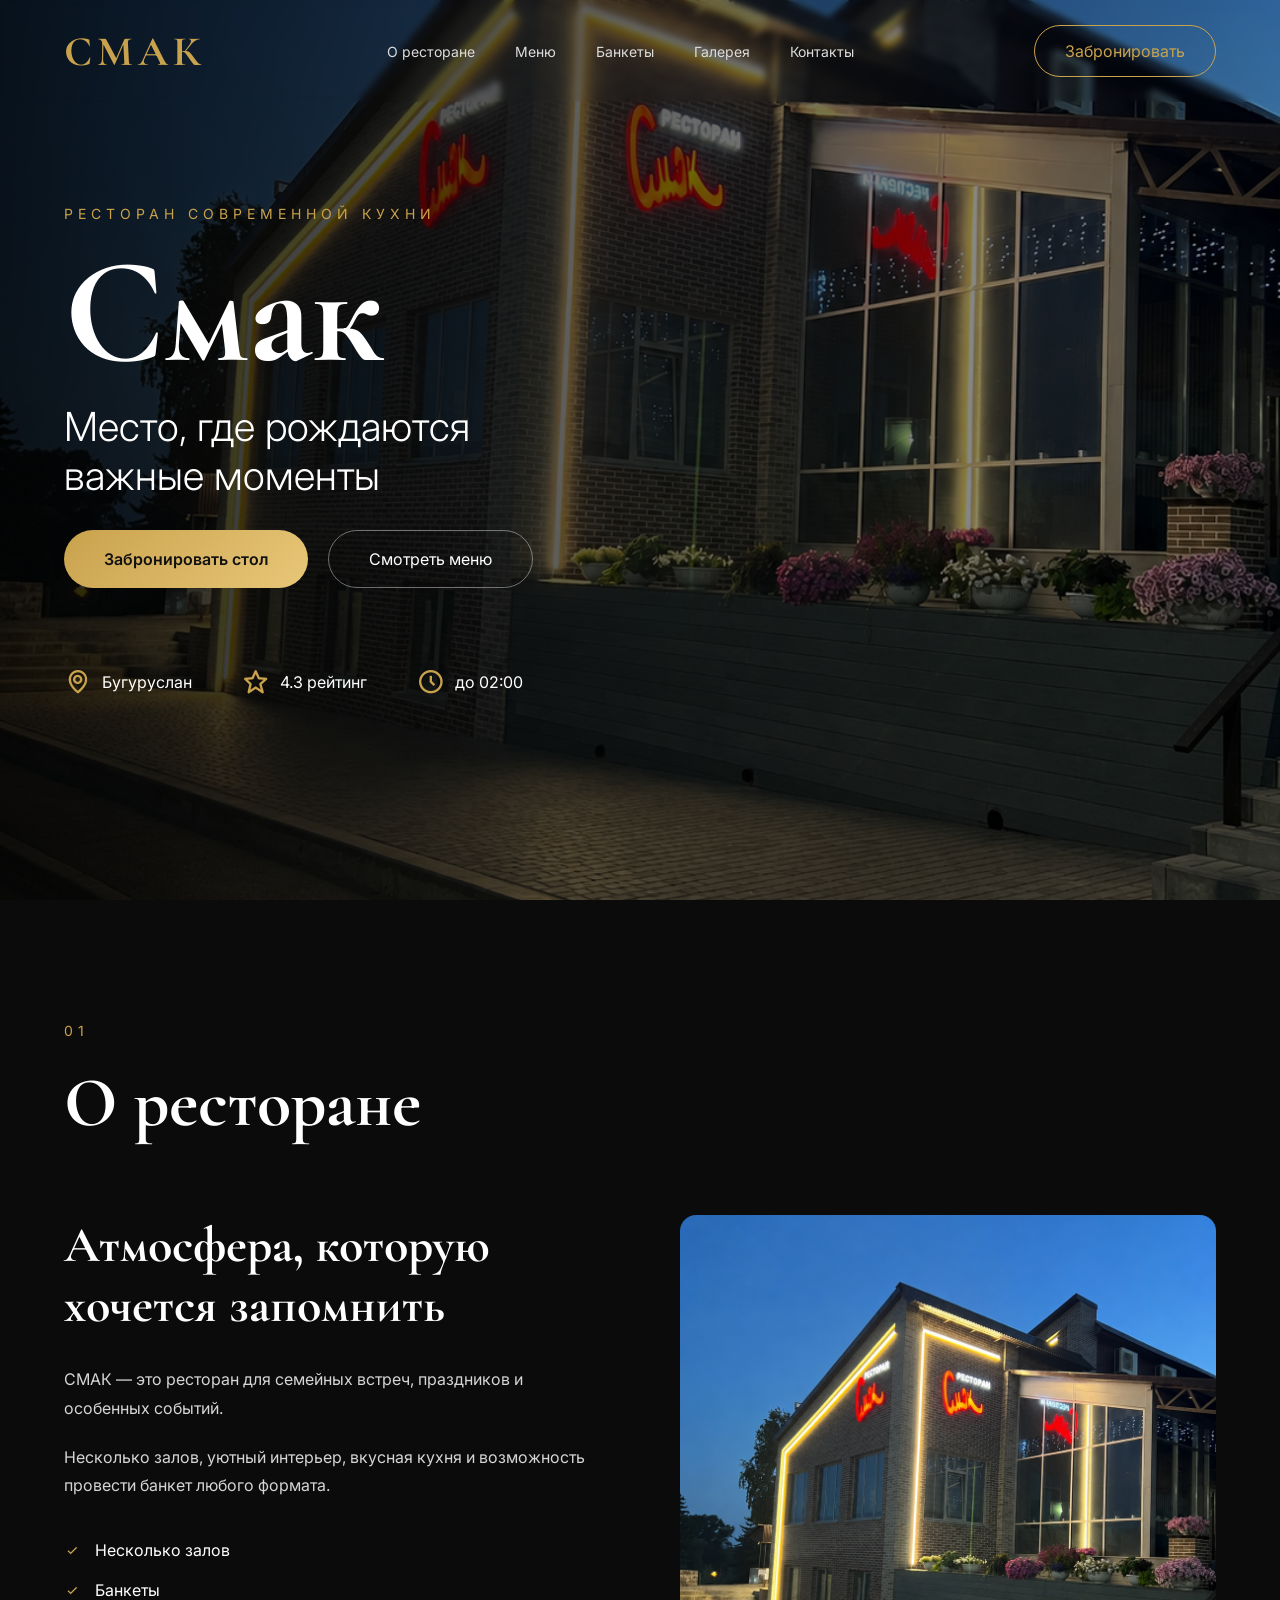
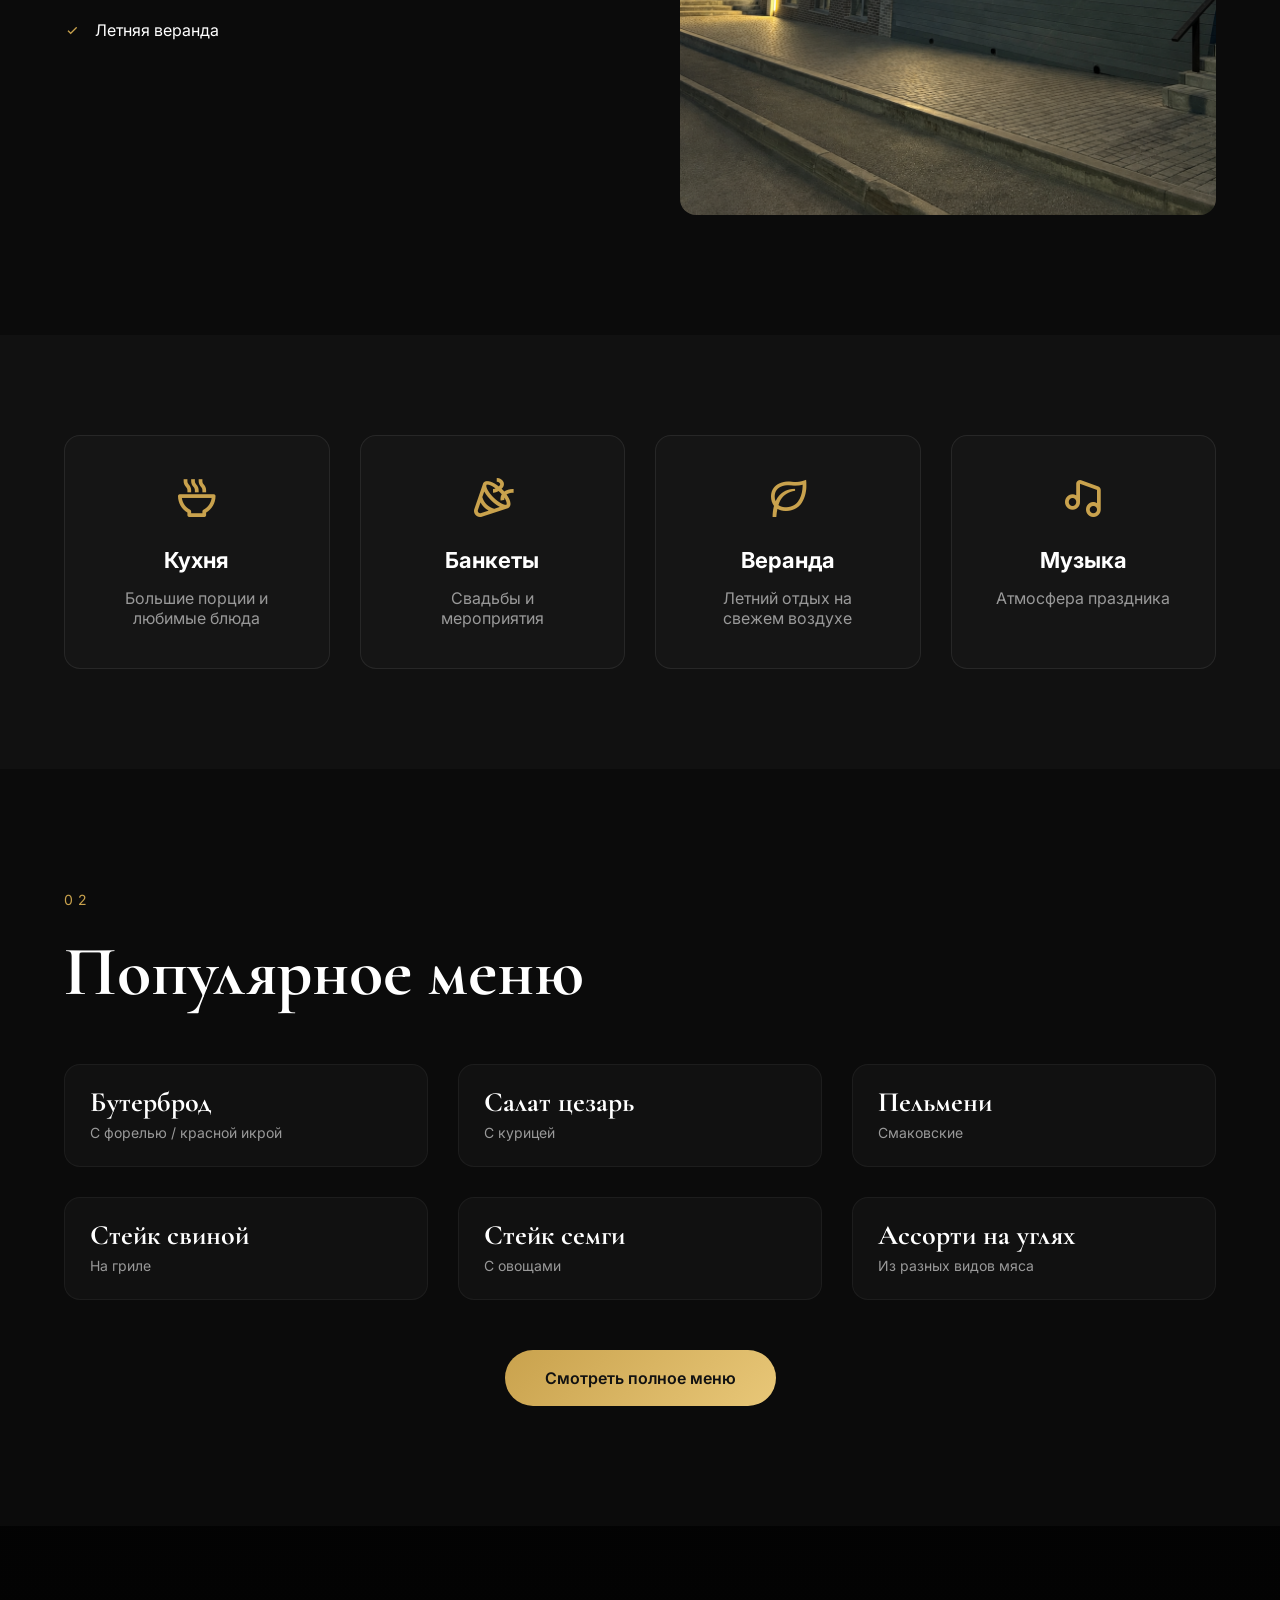
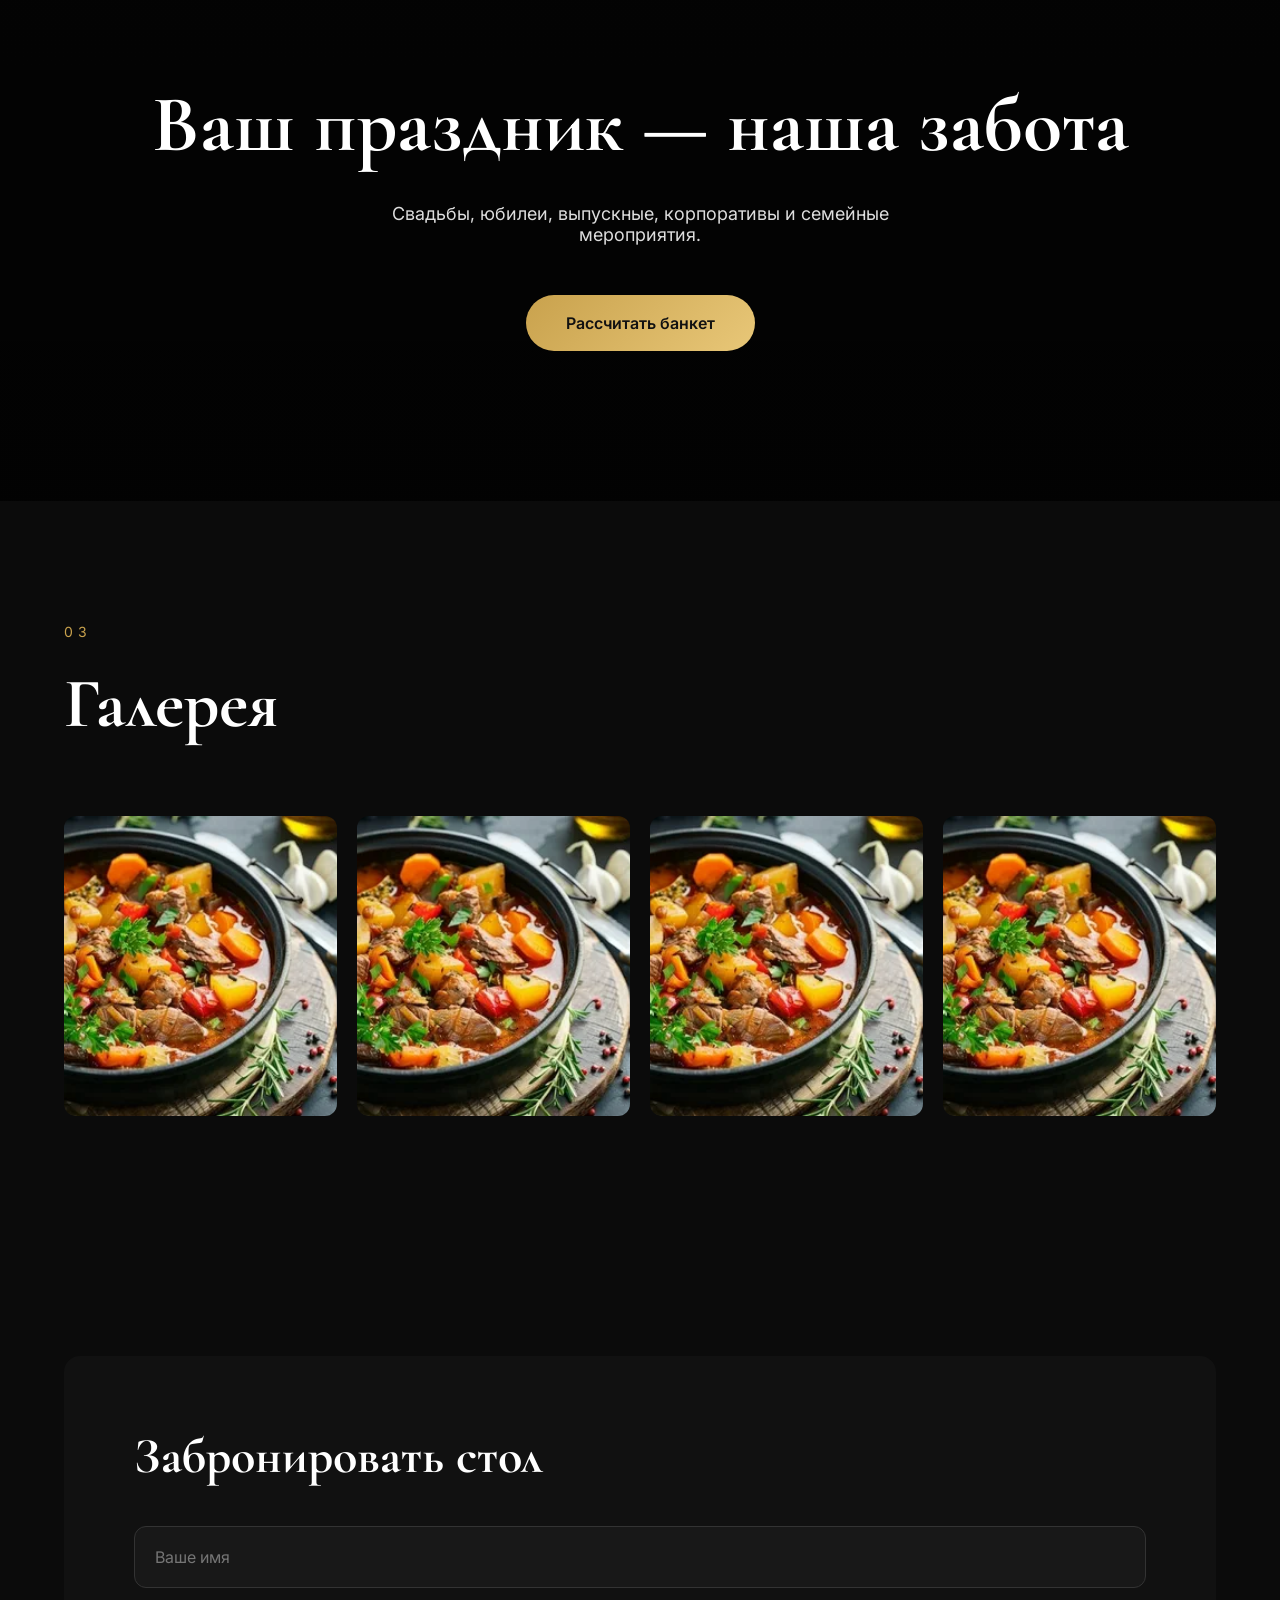
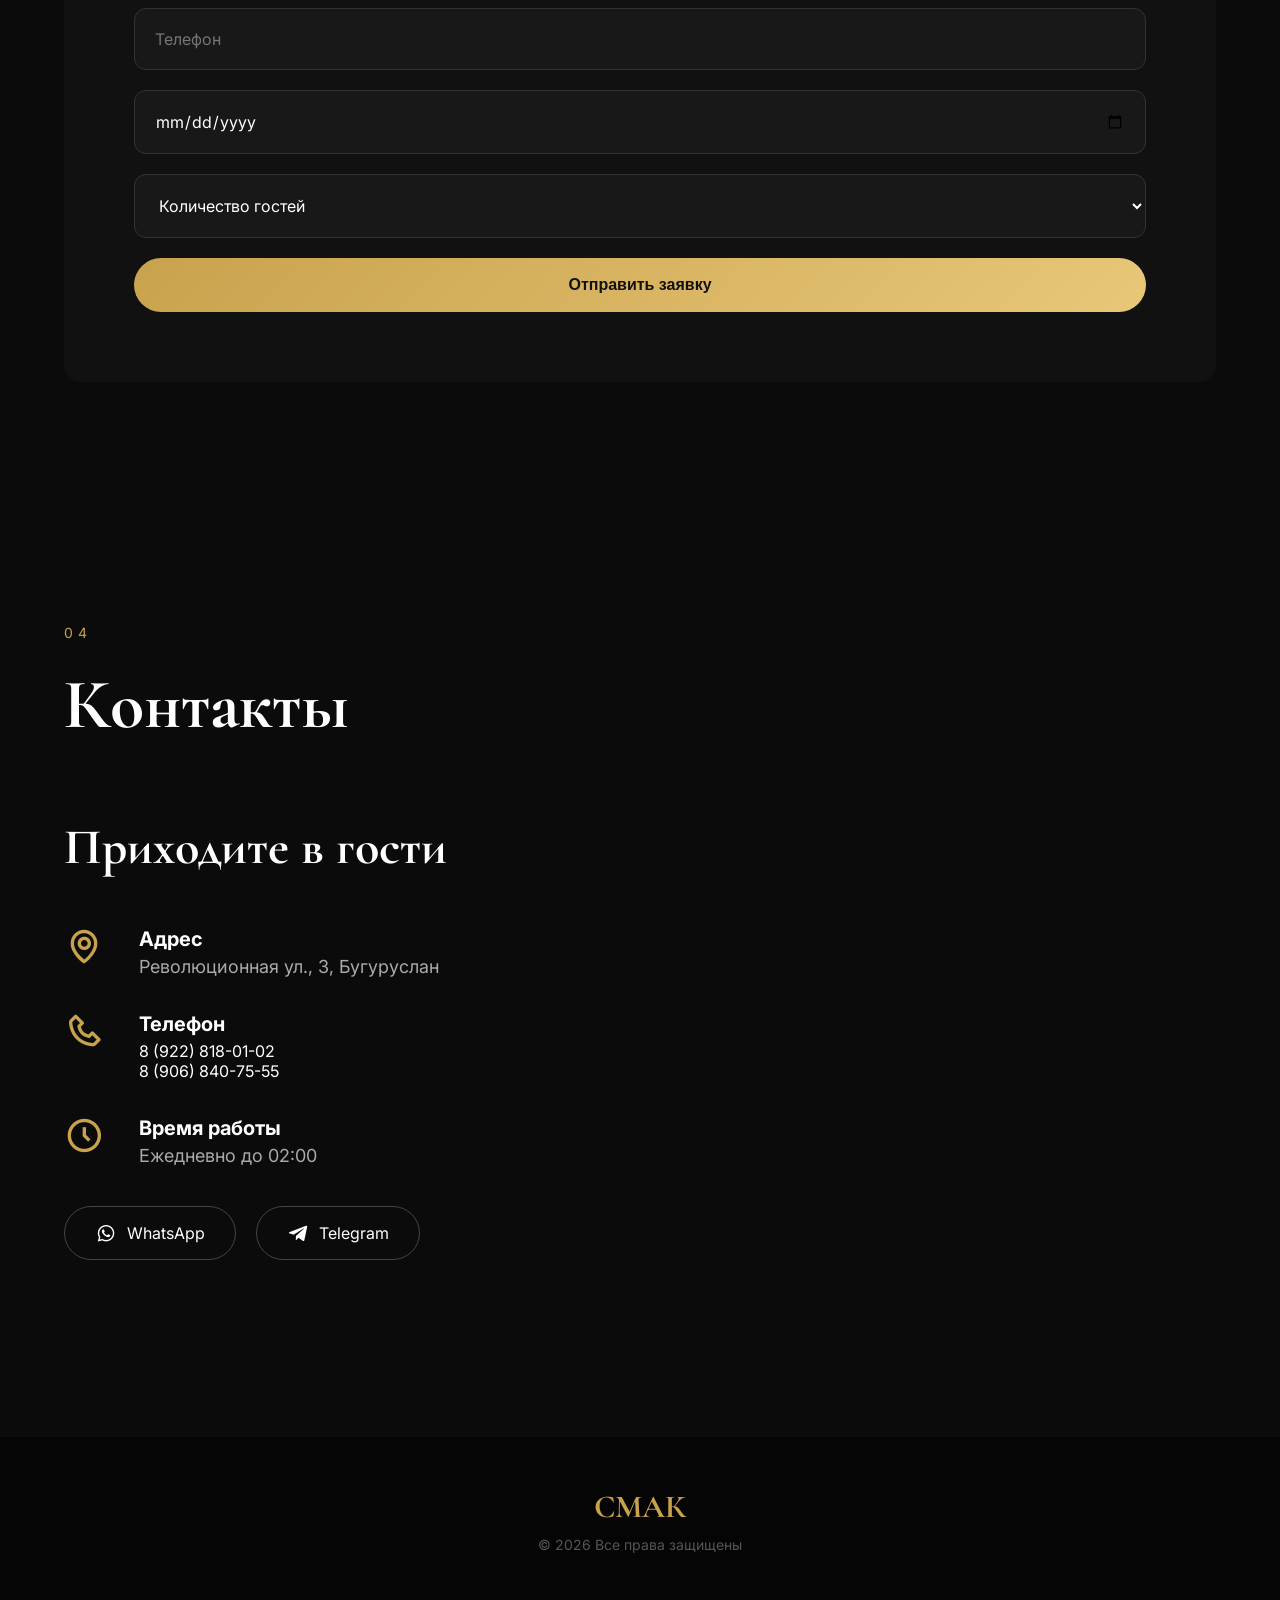
==== index.html @ 1114d548 "Update index.html" ====
<!DOCTYPE html>
<html lang="ru">
<head>

<meta charset="UTF-8">
<meta name="viewport" content="width=device-width, initial-scale=1.0">
<title>СМАК — Ресторан в Бугуруслане</title>
<meta name="description" content="Ресторан Смак в Бугуруслане. Вкусная кухня, банкеты, свадьбы, летняя веранда и уютная атмосфера.">
<meta name="keywords" content="ресторан Бугуруслан, банкет Бугуруслан, свадьба Бугуруслан, кафе Смак">
<meta name="author" content="СМАК">
<meta property="og:title" content="Ресторан СМАК">
<meta property="og:description" content="Место для важных событий и красивых вечеров">
<meta property="og:type" content="website">
<link rel="preconnect" href="https://fonts.googleapis.com">
<link rel="preconnect" href="https://fonts.gstatic.com" crossorigin>
<link href="https://fonts.googleapis.com/css2?family=Cormorant+Garamond:wght@400;500;600;700&family=Inter:wght@300;400;500;600&display=swap" rel="stylesheet">
<link href='https://unpkg.com/boxicons@2.1.4/css/boxicons.min.css' rel='stylesheet'>
<link rel="stylesheet" href="https://cdn.jsdelivr.net/npm/swiper@11/swiper-bundle.min.css">
<link rel="stylesheet" href="style.css">
</head>
<body>
<div class="loader">
    <div class="loader-logo">СМАК</div>
</div>

<header class="header">
    <div class="container nav-container">
        <a class="logo">СМАК</a>

        <nav class="nav">
            <a href="#about">О ресторане</a>
            <a href="#menu">Меню</a>
            <a href="#banquet">Банкеты</a>
            <a href="#gallery">Галерея</a>
            <a href="#contacts">Контакты</a>
        </nav>

        <a href="#booking" class="nav-button">Забронировать</a>

        <div class="mobile-menu">
            <i class='bx bx-menu'></i>
        </div>
    </div>
</header>

<section class="hero">
    <div class="hero-bg"></div>

    <div class="hero-content container">
        <p class="hero-small">Ресторан современной кухни</p>
        <h1>Смак</h1>
        <h2>Место, где рождаются<br>важные моменты</h2>

        <div class="hero-buttons">
            <a href="#booking" class="button">Забронировать стол</a>
            <a href="#menu" class="button-outline">Смотреть меню</a>
        </div>

        <div class="hero-info">
            <div>
                <i class='bx bx-map'></i>
                <p>Бугуруслан</p>
            </div>
            <div>
                <i class='bx bx-star'></i>
                <p>4.3 рейтинг</p>
            </div>
            <div>
                <i class='bx bx-time-five'></i>
                <p>до 02:00</p>
            </div>
        </div>
    </div>
</section>

<section class="about section" id="about">
    <div class="container">
        <div class="section-title">
            <span>01</span>
            <h2>О ресторане</h2>
        </div>

        <div class="about-grid">
            <div class="about-text">
                <h3>Атмосфера, которую хочется запомнить</h3>
                <p>СМАК — это ресторан для семейных встреч, праздников и особенных событий.</p>
                <p>Несколько залов, уютный интерьер, вкусная кухня и возможность провести банкет любого формата.</p>

                <div class="about-items">
                    <div><i class='bx bx-check'></i> Несколько залов</div>
                    <div><i class='bx bx-check'></i> Банкеты</div>
                    <div><i class='bx bx-check'></i> Летняя веранда</div>
                </div>
            </div>

            <div class="about-image">
                <img src="hol11.jpg" alt="Ресторан Смак">
            </div>
        </div>
    </div>
</section>

<section class="features">
    <div class="container features-grid">
        <div class="feature-card">
            <i class='bx bx-bowl-hot'></i>
            <h3>Кухня</h3>
            <p>Большие порции и любимые блюда</p>
        </div>

        <div class="feature-card">
            <i class='bx bx-party'></i>
            <h3>Банкеты</h3>
            <p>Свадьбы и мероприятия</p>
        </div>

        <div class="feature-card">
            <i class='bx bx-leaf'></i>
            <h3>Веранда</h3>
            <p>Летний отдых на свежем воздухе</p>
        </div>

        <div class="feature-card">
            <i class='bx bx-music'></i>
            <h3>Музыка</h3>
            <p>Атмосфера праздника</p>
        </div>
    </div>
</section>

<!-- =====================
ПОПУЛЯРНОЕ МЕНЮ (БЕЗ КАРТИНОК)
===================== -->

<section class="popular-menu section" id="menu">
    <div class="container">
        <div class="section-title">
            <span>02</span>
            <h2>Популярное меню</h2>
        </div>

        <div class="popular-grid">
            <div class="dish">
                <h3>Бутерброд</h3>
                <p>С форелью / красной икрой</p>
            </div>

            <div class="dish">
                <h3>Салат цезарь</h3>
                <p>С курицей</p>
            </div>

            <div class="dish">
                <h3>Пельмени</h3>
                <p>Смаковские</p>
            </div>

            <div class="dish">
                <h3>Стейк свиной</h3>
                <p>На гриле</p>
            </div>

            <div class="dish">
                <h3>Стейк семги</h3>
                <p>С овощами</p>
            </div>

            <div class="dish">
                <h3>Ассорти на углях</h3>
                <p>Из разных видов мяса</p>
            </div>
        </div>

        <div class="menu-button-wrapper">
            <a href="menu.html" class="button">Смотреть полное меню</a>
        </div>
    </div>
</section>

<section class="banquet" id="banquet">
    <div class="container">
        <h2>Ваш праздник — наша забота</h2>
        <p>Свадьбы, юбилеи, выпускные, корпоративы и семейные мероприятия.</p>
        <a href="#booking" class="button">Рассчитать банкет</a>
    </div>
</section>

<section class="gallery section" id="gallery">
    <div class="container">
        <div class="section-title">
            <span>03</span>
            <h2>Галерея</h2>
        </div>

        <div class="gallery-grid">
            <img src="1.jpg" alt="Интерьер ресторана">
            <img src="1.jpg" alt="Блюдо ресторана">
            <img src="1.jpg" alt="Зал ресторана">
            <img src="1.jpg" alt="Атмосфера ресторана">
        </div>
    </div>
</section>

<section class="booking section" id="booking">
    <div class="container">
        <div class="booking-box">
            <h2>Забронировать стол</h2>

            <form id="bookingForm">
                <input type="text" placeholder="Ваше имя" required>
                <input type="tel" placeholder="Телефон" required>
                <input type="date" required>
                <select required>
                    <option value="">Количество гостей</option>
                    <option value="2">2 человека</option>
                    <option value="5">5 человек</option>
                    <option value="10">10+ человек</option>
                </select>
                <button type="submit" class="button">Отправить заявку</button>
            </form>
        </div>
    </div>
</section>

<section class="contacts-full section" id="contacts">
    <div class="container">
        <div class="section-title">
            <span>04</span>
            <h2>Контакты</h2>
        </div>

        <div class="contact-grid-full">
            <div class="contact-info-full">
                <h3>Приходите в гости</h3>

                <div class="contact-item-full">
                    <i class='bx bx-map'></i>
                    <div>
                        <h4>Адрес</h4>
                        <p>Революционная ул., 3, Бугуруслан</p>
                    </div>
                </div>

                <div class="contact-item-full">
                    <i class='bx bx-phone'></i>
                    <div>
                        <h4>Телефон</h4>
                        <a href="tel:89228180102" style="display:block;">8 (922) 818-01-02</a>
                        <a href="tel:89068407555" style="display:block;">8 (906) 840-75-55</a>
                    </div>
                </div>

                <div class="contact-item-full">
                    <i class='bx bx-time-five'></i>
                    <div>
                        <h4>Время работы</h4>
                        <p>Ежедневно до 02:00</p>
                    </div>
                </div>

                <div class="social-buttons-full">
                    <a href="#" class="social-full">
                        <i class='bx bxl-whatsapp'></i>
                        WhatsApp
                    </a>
                    <a href="#" class="social-full">
                        <i class='bx bxl-telegram'></i>
                        Telegram
                    </a>
                </div>
            </div>

            <div class="map-box-full">
                <iframe
                    src="https://yandex.ru/map-widget/v1/?ll=52.434909%2C53.648707&z=17&l=map&pt=52.434909%2C53.648707%2Cflag"
                    allowfullscreen="true">
                </iframe>
            </div>
        </div>
    </div>
</section>

<footer>
    <div class="container">
        <h3>СМАК</h3>
        <p>© 2026 Все права защищены</p>
    </div>
</footer>

<script src="https://cdn.jsdelivr.net/npm/swiper@11/swiper-bundle.min.js"></script>
<script src="script.js"></script>

</body>
</html>
---- style.css ----
/* =========================
RESET
========================= */

* {
    margin: 0;
    padding: 0;
    box-sizing: border-box;
}

html {
    scroll-behavior: smooth;
}

body {
    background: #0b0b0b;
    color: #fff;
    font-family: 'Inter', sans-serif;
    overflow-x: hidden;
    cursor: default;
}

img {
    width: 100%;
    display: block;
}

a {
    text-decoration: none;
    color: inherit;
}

.container {
    width: min(1200px, 90%);
    margin: auto;
}

.section {
    padding: 120px 0;
}

/* =========================
VARIABLES
========================= */

:root {
    --gold: #c9a24d;
    --gold-light: #e8c778;
    --black: #090909;
    --gray: #161616;
    --text: #d5d5d5;
}

/* =========================
LOADER
========================= */

.loader {
    position: fixed;
    inset: 0;
    background: #080808;
    z-index: 9999;
    display: flex;
    align-items: center;
    justify-content: center;
    transition: opacity 1s;
}

.loader.hidden {
    opacity: 0;
    pointer-events: none;
}

.loader-logo {
    font-family: 'Cormorant Garamond', serif;
    font-size: 70px;
    letter-spacing: 10px;
    color: var(--gold);
}

/* =========================
HEADER
========================= */

.header {
    position: fixed;
    top: 0;
    width: 100%;
    z-index: 1000;
    padding: 25px 0;
    transition: 0.3s;
    backdrop-filter: blur(3px);
}

.header.active {
    background: rgba(0, 0, 0, 0.6);
    backdrop-filter: blur(20px);
    -webkit-backdrop-filter: blur(20px);
    padding: 15px 0;
    border-bottom: 1px solid rgba(255, 255, 255, 0.06);
}

.nav-container {
    display: flex;
    align-items: center;
    justify-content: space-between;
}

.logo {
    font-family: 'Cormorant Garamond', serif;
    font-size: 42px;
    font-weight: 700;
    letter-spacing: 5px;
    color: var(--gold);
}

.nav {
    display: flex;
    gap: 40px;
}

.nav a {
    color: #ddd;
    font-size: 14px;
    transition: 0.3s;
}

.nav a:hover {
    color: var(--gold);
}

.nav-button {
    padding: 15px 30px;
    border: 1px solid var(--gold);
    border-radius: 50px;
    color: var(--gold);
    transition: 0.4s;
}

.nav-button:hover {
    background: var(--gold);
    color: #000;
}

.mobile-menu {
    display: none;
    font-size: 35px;
    cursor: pointer;
    color: #fff;
    transition: 0.3s;
    z-index: 1001;
}

.mobile-menu.active i {
    transform: rotate(90deg);
}

.nav.open {
    display: flex !important;
    flex-direction: column;
    position: absolute;
    top: 100%;
    left: 0;
    width: 100%;
    background: rgba(0, 0, 0, 0.95);
    backdrop-filter: blur(10px);
    -webkit-backdrop-filter: blur(10px);
    padding: 30px 20px;
    gap: 20px;
    text-align: center;
    border-top: 1px solid rgba(255,255,255,0.05);
}

.nav.open a {
    font-size: 18px;
    padding: 10px 0;
}

@media (max-width: 900px) {
    .nav {
        display: none;
    }

    .mobile-menu {
        display: block;
    }

    .nav-button {
        display: none;
    }
}

/* =========================
BUTTONS
========================= */

.button {
    display: inline-flex;
    align-items: center;
    justify-content: center;
    padding: 18px 40px;
    background: linear-gradient(135deg, var(--gold), var(--gold-light));
    color: #111;
    border-radius: 50px;
    font-weight: 600;
    transition: 0.4s;
    border: none;
    cursor: pointer;
    font-size: 16px;
}

.button:hover {
    transform: translateY(-5px);
    box-shadow: 0 20px 40px rgba(201, 162, 77, 0.25);
}

.button-outline {
    padding: 18px 40px;
    border-radius: 50px;
    border: 1px solid rgba(255, 255, 255, 0.4);
    transition: 0.4s;
    background: transparent;
    color: #fff;
}

.button-outline:hover {
    background: rgba(255, 255, 255, 0.1);
    border-color: #fff;
}

.menu-button-wrapper {
    text-align: center;
    margin-top: 50px;
}

.menu-button {
    display: flex;
    width: max-content;
    margin: 0 auto;
}

/* =========================
HERO
========================= */

.hero {
    height: 100vh;
    min-height: 800px;
    position: relative;
    display: flex;
    align-items: center;
}

.hero-bg {
    position: absolute;
    inset: 0;
    background: linear-gradient(90deg, rgba(0, 0, 0, 0.85), rgba(0, 0, 0, 0.35)), url("hol11.jpg");
    background-size: cover;
    background-position: center;
}

.hero-content {
    position: relative;
    z-index: 2;
}

.hero-small {
    color: var(--gold);
    letter-spacing: 5px;
    text-transform: uppercase;
    margin-bottom: 30px;
    font-size: 14px;
}

.hero h1 {
    font-family: 'Cormorant Garamond', serif;
    font-size: 150px;
    line-height: 0.8;
    color: white;
}

.hero h2 {
    font-size: 40px;
    font-weight: 300;
    margin: 30px 0;
}

.hero-buttons {
    display: flex;
    gap: 20px;
    flex-wrap: wrap;
}

.hero-info {
    display: flex;
    gap: 50px;
    margin-top: 80px;
    flex-wrap: wrap;
}

.hero-info div {
    display: flex;
    gap: 10px;
    align-items: center;
}

.hero-info i {
    color: var(--gold);
    font-size: 28px;
}

/* =========================
TITLES
========================= */

.section-title span {
    color: var(--gold);
    letter-spacing: 5px;
    font-size: 14px;
}

.section-title h2 {
    margin-top: 20px;
    font-family: 'Cormorant Garamond', serif;
    font-size: 70px;
}

/* =========================
ABOUT
========================= */

.about-grid {
    display: grid;
    grid-template-columns: 1fr 1fr;
    gap: 80px;
    margin-top: 70px;
}

.about-text h3 {
    font-family: 'Cormorant Garamond', serif;
    font-size: 50px;
    margin-bottom: 30px;
}

.about-text p {
    color: var(--text);
    line-height: 1.8;
    margin-bottom: 20px;
}

.about-image img {
    height: 600px;
    object-fit: cover;
    border-radius: 16px;
}

.about-items {
    margin-top: 40px;
    display: grid;
    gap: 20px;
}

.about-items div {
    display: flex;
    gap: 15px;
    align-items: center;
}

.about-items i {
    color: var(--gold);
}

/* =========================
FEATURES
========================= */

.features {
    background: #111;
    padding: 100px 0;
}

.features-grid {
    display: grid;
    grid-template-columns: repeat(4, 1fr);
    gap: 30px;
}

.feature-card {
    padding: 40px;
    background: #151515;
    border: 1px solid rgba(255, 255, 255, 0.08);
    transition: 0.4s;
    border-radius: 16px;
    text-align: center;
}

.feature-card:hover {
    transform: translateY(-10px);
    border-color: var(--gold);
}

.feature-card i {
    font-size: 45px;
    color: var(--gold);
}

.feature-card h3 {
    margin: 25px 0 15px;
    font-size: 22px;
}

.feature-card p {
    color: #999;
}

/* =========================
ПОПУЛЯРНОЕ МЕНЮ (на главной)
========================= */

.popular-grid {
    display: grid;
    grid-template-columns: repeat(3, 1fr);
    gap: 30px;
    margin-top: 50px;
}

.popular-grid .dish {
    background: #111;
    border-radius: 16px;
    overflow: hidden;
    transition: 0.4s;
    border: 1px solid rgba(255, 255, 255, 0.05);
}

.popular-grid .dish:hover {
    transform: translateY(-10px);
    border-color: var(--gold);
}

.popular-grid .dish img {
    height: 250px;
    object-fit: cover;
    transition: 0.5s;
}

.popular-grid .dish:hover img {
    transform: scale(1.05);
}

.popular-grid .dish h3 {
    padding: 20px 25px 5px;
    font-family: 'Cormorant Garamond', serif;
    font-size: 28px;
}

.popular-grid .dish p {
    padding: 0 25px 25px;
    color: #999;
    font-size: 14px;
}

/* =========================
BANQUET
========================= */

.banquet {
    padding: 150px 0;
    text-align: center;
    background: linear-gradient(rgba(0, 0, 0, 0.7), rgba(0, 0, 0, 0.8)), url("assets/img/banquet.jpg");
    background-size: cover;
    background-position: center;
}

.banquet h2 {
    font-family: 'Cormorant Garamond', serif;
    font-size: 80px;
}

.banquet p {
    margin: 30px auto;
    max-width: 600px;
    color: #ddd;
    font-size: 18px;
}

.banquet .button {
    margin-top: 20px;
}

/* =========================
GALLERY
========================= */

.gallery-grid {
    margin-top: 70px;
    display: grid;
    grid-template-columns: repeat(4, 1fr);
    gap: 20px;
}

.gallery-grid img {
    height: 300px;
    object-fit: cover;
    transition: 0.4s;
    border-radius: 12px;
}

.gallery-grid img:hover {
    transform: scale(1.05);
}

/* =========================
BOOKING
========================= */

.booking-box {
    background: #111;
    padding: 70px;
    border-radius: 16px;
}

.booking-box h2 {
    font-family: 'Cormorant Garamond', serif;
    font-size: 50px;
}

.booking form {
    display: grid;
    gap: 20px;
    margin-top: 40px;
}

.booking input,
.booking select,
.booking textarea {
    padding: 20px;
    background: #181818;
    border: 1px solid #333;
    color: white;
    border-radius: 12px;
    font-size: 16px;
    transition: 0.3s;
    font-family: 'Inter', sans-serif;
}

.booking input[type="date"] {
    color-scheme: dark;
    color: #fff;
}

.booking input[type="date"]::-webkit-calendar-picker-indicator {
    filter: invert(1);
    cursor: pointer;
}

.booking input[type="date"]::-webkit-datetime-edit {
    color: #fff;
}

.booking input[type="date"]:focus {
    border-color: var(--gold);
    outline: none;
}

.booking input:focus,
.booking select:focus,
.booking textarea:focus {
    border-color: var(--gold);
    outline: none;
}

.booking select option {
    background: #181818;
    color: #fff;
}

.booking textarea {
    min-height: 120px;
    resize: vertical;
}

.booking .button {
    width: 100%;
}

/* =========================
CONTACTS FULL (на главной)
========================= */

.contacts-full {
    background: #0b0b0b;
}

.contact-grid-full {
    display: grid;
    grid-template-columns: 1fr 1fr;
    gap: 70px;
    margin-top: 70px;
    align-items: start;
}

.contact-info-full h3 {
    font-family: 'Cormorant Garamond', serif;
    font-size: 50px;
    margin-bottom: 50px;
}

.contact-item-full {
    display: flex;
    gap: 25px;
    margin-bottom: 35px;
}

.contact-item-full i {
    font-size: 40px;
    color: var(--gold);
    min-width: 50px;
}

.contact-item-full h4 {
    font-size: 20px;
    margin-bottom: 5px;
}

.contact-item-full p {
    color: #aaa;
    font-size: 18px;
}

.contact-item-full a {
    color: #fff;
    transition: 0.3s;
}

.contact-item-full a:hover {
    color: var(--gold);
}

.social-buttons-full {
    display: flex;
    gap: 20px;
    margin-top: 40px;
    flex-wrap: wrap;
}

.social-full {
    display: inline-flex;
    align-items: center;
    gap: 10px;
    padding: 15px 30px;
    border: 1px solid #444;
    border-radius: 50px;
    transition: 0.3s;
}

.social-full:hover {
    background: var(--gold);
    color: #000;
    border-color: var(--gold);
}

.social-full i {
    font-size: 22px;
}

.map-box-full {
    height: 500px;
    border-radius: 16px;
    overflow: hidden;
}

.map-box-full iframe {
    width: 100%;
    height: 100%;
    border: 0;
}

/* =========================
FOOTER
========================= */

footer {
    padding: 50px 0;
    background: #050505;
    text-align: center;
}

footer h3 {
    font-family: 'Cormorant Garamond', serif;
    font-size: 32px;
    color: var(--gold);
    margin-bottom: 10px;
}

footer p {
    color: #555;
    font-size: 14px;
}

/* =========================
CURSOR
========================= */

.cursor {
    width: 20px;
    height: 20px;
    border: 2px solid var(--gold);
    border-radius: 50%;
    position: fixed;
    pointer-events: none;
    z-index: 9999;
    transition: 0.1s;
    transform: translate(-50%, -50%);
}

@media (max-width: 900px) {
    .cursor {
        display: none;
    }
}

/* =========================
MOBILE
========================= */

@media (max-width: 900px) {
    .hero h1 {
        font-size: 90px;
    }

    .hero h2 {
        font-size: 28px;
    }

    .hero-info {
        flex-direction: column;
        gap: 20px;
        margin-top: 40px;
    }

    .about-grid,
    .features-grid {
        grid-template-columns: 1fr;
    }

    .popular-grid {
        grid-template-columns: 1fr 1fr;
    }

    .section-title h2 {
        font-size: 50px;
    }

    .gallery-grid {
        grid-template-columns: 1fr 1fr;
    }

    .about-image img {
        height: 350px;
    }

    .booking-box {
        padding: 30px 20px;
    }

    .booking-box h2 {
        font-size: 35px;
    }

    .hero-buttons {
        flex-direction: column;
        align-items: flex-start;
    }

    .banquet h2 {
        font-size: 50px;
    }

    .contact-grid-full {
        grid-template-columns: 1fr;
        gap: 40px;
    }

    .contact-info-full h3 {
        font-size: 36px;
        margin-bottom: 30px;
    }

    .map-box-full {
        height: 350px;
    }

    .contact-item-full i {
        font-size: 32px;
        min-width: 40px;
    }

    .social-buttons-full {
        flex-direction: column;
        align-items: flex-start;
    }

    .social-full {
        width: 100%;
        justify-content: center;
    }
}

@media (max-width: 600px) {
    .popular-grid {
        grid-template-columns: 1fr;
    }

    .popular-grid .dish img {
        height: 200px;
    }

    .full-menu .menu-item {
        flex-direction: column;
        align-items: flex-start;
        padding: 20px;
    }

    .full-menu .menu-item img {
        width: 100%;
        height: 200px;
    }

    .full-menu .menu-item strong {
        align-self: flex-start;
    }

    .full-menu .menu-category h3 {
        font-size: 32px;
    }

    .page-hero h1 {
        font-size: 70px;
    }
}

@media (max-width: 500px) {
    .hero h1 {
        font-size: 60px;
    }

    .hero h2 {
        font-size: 22px;
    }

    .hero-small {
        font-size: 12px;
    }

    .section-title h2 {
        font-size: 36px;
    }

    .gallery-grid {
        grid-template-columns: 1fr;
    }

    .about-text h3 {
        font-size: 32px;
    }

    .about-image img {
        height: 250px;
    }

    .feature-card {
        padding: 25px;
    }

    .feature-card i {
        font-size: 35px;
    }

    .banquet h2 {
        font-size: 36px;
    }

    .banquet {
        padding: 80px 0;
    }

    .booking-box {
        padding: 20px 15px;
    }

    .booking-box h2 {
        font-size: 28px;
    }

    .contact-info-full h3 {
        font-size: 28px;
    }

    .contact-item-full {
        gap: 15px;
    }

    .contact-item-full i {
        font-size: 28px;
        min-width: 35px;
    }

    .contact-item-full p {
        font-size: 15px;
    }

    .map-box-full {
        height: 250px;
    }
}

/* =========================
MENU PAGE
========================= */

.page-hero {
    height: 60vh;
    display: flex;
    align-items: center;
    background:
        linear-gradient(
            rgba(0, 0, 0, .65),
            rgba(0, 0, 0, .8)
        ),
        url("hol11.jpg");
    background-size: cover;
    background-position: center;
}

.page-hero span {
    color: var(--gold);
    letter-spacing: 5px;
}

.page-hero h1 {
    font-family: 'Cormorant Garamond';
    font-size: 120px;
    margin: 20px 0;
}

.page-hero p {
    font-size: 25px;
    color: #ddd;
}

/* =========================
FULL MENU (на странице menu.html)
========================= */

.full-menu .menu-category {
    margin-bottom: 70px;
}

.full-menu .menu-category h3 {
    font-family: 'Cormorant Garamond', serif;
    font-size: 45px;
    color: var(--gold);
    margin-bottom: 30px;
    border-bottom: 1px solid rgba(255, 255, 255, 0.05);
    padding-bottom: 15px;
}

.full-menu .menu-items {
    display: grid;
    gap: 15px;
}

.full-menu .menu-item {
    display: flex;
    align-items: center;
    gap: 25px;
    background: #111;
    padding: 15px 25px;
    border: 1px solid rgba(255, 255, 255, 0.05);
    border-radius: 12px;
    transition: 0.3s;
}

.full-menu .menu-item:hover {
    border-color: var(--gold);
    transform: translateX(10px);
}

.full-menu .menu-item img {
    width: 100px;
    height: 80px;
    object-fit: cover;
    border-radius: 8px;
}

.full-menu .menu-item div {
    flex: 1;
}

.full-menu .menu-item h4 {
    font-family: 'Cormorant Garamond', serif;
    font-size: 24px;
}

.full-menu .menu-item p {
    color: #999;
    font-size: 14px;
    margin-top: 3px;
}

.full-menu .menu-item strong {
    font-size: 20px;
    color: var(--gold);
    white-space: nowrap;
}

/* =========================
BANQUETS PAGE
========================= */

.banquet-hero {
    height: 90vh;
    display: flex;
    align-items: center;
    background: linear-gradient(90deg, rgba(0, 0, 0, 0.85), rgba(0, 0, 0, 0.35)), url("hol11.jpg");
    background-size: cover;
    background-position: center;
}

.banquet-hero span {
    color: var(--gold);
    letter-spacing: 5px;
}

.banquet-hero h1 {
    font-family: 'Cormorant Garamond';
    font-size: 100px;
    max-width: 900px;
    margin: 30px 0;
}

.banquet-hero p {
    font-size: 25px;
    max-width: 600px;
    color: #ddd;
    margin-bottom: 40px;
}

/* =========================
EVENT GRID
========================= */

.event-grid {
    display: grid;
    grid-template-columns: repeat(4, 1fr);
    gap: 30px;
    margin-top: 70px;
}

.event-card {
    background: #111;
    padding: 40px;
    border: 1px solid rgba(255, 255, 255, .08);
    transition: .4s;
    border-radius: 12px;
    text-align: center;
}

.event-card:hover {
    border-color: var(--gold);
    transform: translateY(-10px);
}

.event-card i {
    font-size: 50px;
    color: var(--gold);
}

.event-card h3 {
    font-family: 'Cormorant Garamond';
    font-size: 40px;
    margin: 25px 0;
}

.event-card p {
    color: #999;
    line-height: 1.6;
}

/* =========================
HALLS
========================= */

.halls {
    padding: 120px 0;
    background: #111;
}

.hall-grid {
    display: grid;
    grid-template-columns: 1fr 1fr;
    gap: 80px;
    align-items: center;
}

.hall-grid h2 {
    font-family: 'Cormorant Garamond';
    font-size: 70px;
}

.hall-grid p {
    color: #aaa;
    line-height: 1.8;
    margin: 30px 0;
}

.hall-grid li {
    list-style: none;
    margin: 20px 0;
    color: var(--gold);
    font-size: 18px;
}

.hall-grid img {
    height: 600px;
    object-fit: cover;
    border-radius: 12px;
}

/* =========================
BANQUET GALLERY
========================= */

.banquet-gallery {
    display: grid;
    grid-template-columns: repeat(3, 1fr);
    gap: 25px;
    margin-top: 70px;
}

.banquet-gallery img {
    height: 400px;
    object-fit: cover;
    border-radius: 12px;
    transition: 0.4s;
}

.banquet-gallery img:hover {
    transform: scale(1.03);
}

/* =========================
OFFER
========================= */

.offer {
    padding: 120px 0;
    text-align: center;
    background: #050505;
}

.offer h2 {
    font-family: 'Cormorant Garamond';
    font-size: 80px;
    margin-bottom: 60px;
}

.offer-grid {
    display: grid;
    grid-template-columns: repeat(4, 1fr);
    gap: 30px;
}

.offer-grid div {
    padding: 35px;
    background: #111;
    font-size: 20px;
    border-radius: 12px;
    border: 1px solid rgba(255,255,255,0.05);
    transition: 0.3s;
}

.offer-grid div:hover {
    border-color: var(--gold);
}

.offer-grid i {
    display: block;
    font-size: 45px;
    color: var(--gold);
    margin-bottom: 20px;
}

/* =========================
GALLERY PAGE
========================= */

.gallery-hero {
    height: 70vh;
    display: flex;
    align-items: center;
    background:
        linear-gradient(
            rgba(0, 0, 0, .6),
            rgba(0, 0, 0, .8)
        ),
        url("assets/img/gallery-bg.jpg");
    background-size: cover;
    background-position: center;
}

.gallery-hero span {
    color: var(--gold);
    letter-spacing: 5px;
}

.gallery-hero h1 {
    font-family: 'Cormorant Garamond';
    font-size: 120px;
    margin: 20px 0;
}

.gallery-hero p {
    font-size: 25px;
    color: #ddd;
}

/* =========================
GALLERY FILTER
========================= */

.gallery-filter {
    display: flex;
    gap: 20px;
    justify-content: center;
    margin-bottom: 70px;
    flex-wrap: wrap;
}

.gallery-filter button {
    background: none;
    border: 1px solid #444;
    color: white;
    padding: 15px 35px;
    border-radius: 50px;
    cursor: pointer;
    transition: .3s;
    font-family: 'Inter', sans-serif;
    font-size: 14px;
}

.gallery-filter button:hover,
.gallery-filter .active {
    background: var(--gold);
    color: black;
    border-color: var(--gold);
}

/* =========================
PREMIUM GALLERY
========================= */

.premium-gallery {
    display: grid;
    grid-template-columns: repeat(4, 1fr);
    grid-auto-rows: 300px;
    gap: 20px;
}

.gallery-card {
    position: relative;
    overflow: hidden;
    cursor: pointer;
    border-radius: 12px;
}

.gallery-card img {
    height: 100%;
    width: 100%;
    object-fit: cover;
    transition: .6s;
}

.gallery-card:hover img {
    transform: scale(1.1);
}

.gallery-overlay {
    position: absolute;
    inset: 0;
    background: rgba(0, 0, 0, .5);
    display: flex;
    align-items: center;
    justify-content: center;
    opacity: 0;
    transition: .4s;
}

.gallery-overlay i {
    font-size: 60px;
    color: white;
}

.gallery-card:hover .gallery-overlay {
    opacity: 1;
}

.tall {
    grid-row: span 2;
}

.wide {
    grid-column: span 2;
}

/* =========================
GALLERY CTA
========================= */

.gallery-cta {
    padding: 120px 0;
    text-align: center;
    background: #111;
}

.gallery-cta h2 {
    font-family: 'Cormorant Garamond';
    font-size: 80px;
}

.gallery-cta p {
    font-size: 22px;
    color: #aaa;
    margin: 30px;
}

/* =========================
LIGHTBOX
========================= */

.lightbox {
    position: fixed;
    inset: 0;
    background: rgba(0, 0, 0, .95);
    z-index: 9999;
    display: none;
    align-items: center;
    justify-content: center;
}

.lightbox.show {
    display: flex;
}

.lightbox img {
    max-width: 90%;
    max-height: 90%;
    border-radius: 8px;
}

.close {
    position: absolute;
    right: 50px;
    top: 30px;
    font-size: 60px;
    cursor: pointer;
    color: #fff;
    transition: 0.3s;
}

.close:hover {
    color: var(--gold);
}

/* =========================
CONTACT PAGE
========================= */

.contacts-hero {
    height: 70vh;
    display: flex;
    align-items: center;
    background:
        linear-gradient(
            rgba(0, 0, 0, .7),
            rgba(0, 0, 0, .8)
        ),
        url("assets/img/contact-bg.jpg");
    background-size: cover;
    background-position: center;
}

.contacts-hero span {
    color: var(--gold);
    letter-spacing: 5px;
}

.contacts-hero h1 {
    font-family: 'Cormorant Garamond';
    font-size: 120px;
    margin: 20px 0;
}

.contacts-hero p {
    font-size: 25px;
    color: #ddd;
}

.contact-grid {
    display: grid;
    grid-template-columns: 1fr 1fr;
    gap: 70px;
    align-items: center;
}

.contact-info h2 {
    font-family: 'Cormorant Garamond';
    font-size: 70px;
    margin-bottom: 50px;
}

.contact-item {
    display: flex;
    gap: 25px;
    margin-bottom: 35px;
}

.contact-item i {
    font-size: 45px;
    color: var(--gold);
}

.contact-item h3 {
    font-size: 22px;
    margin-bottom: 10px;
}

.contact-item p {
    color: #aaa;
    font-size: 18px;
}

.social-buttons {
    display: flex;
    gap: 20px;
    margin-top: 40px;
    flex-wrap: wrap;
}

.social {
    padding: 15px 30px;
    border: 1px solid #444;
    border-radius: 50px;
    transition: .3s;
    display: inline-flex;
    align-items: center;
    gap: 10px;
}

.social:hover {
    background: var(--gold);
    color: #000;
    border-color: var(--gold);
}

.social i {
    font-size: 22px;
}

.map-box {
    height: 600px;
    overflow: hidden;
    border-radius: 12px;
}

.map-box iframe {
    width: 100%;
    height: 100%;
    border: 0;
}

.callback {
    padding: 120px 0;
    background: #111;
}

.callback-box {
    text-align: center;
}

.callback-box h2 {
    font-family: 'Cormorant Garamond';
    font-size: 80px;
}

.callback-box p {
    color: #aaa;
    font-size: 20px;
    margin: 30px;
}

.callback-box form {
    display: flex;
    justify-content: center;
    gap: 20px;
    flex-wrap: wrap;
    max-width: 700px;
    margin: 0 auto;
}

.callback-box input {
    background: #181818;
    border: 1px solid #333;
    padding: 20px;
    color: white;
    border-radius: 10px;
    flex: 1;
    min-width: 200px;
    font-size: 16px;
    font-family: 'Inter', sans-serif;
    transition: 0.3s;
}

.callback-box input:focus {
    border-color: var(--gold);
    outline: none;
}

.callback-box .button {
    min-width: 200px;
}

/* =========================
ADAPTIVE
========================= */

@media (max-width: 900px) {
    .page-hero h1 {
        font-size: 70px;
    }

    .banquet-hero h1 {
        font-size: 60px;
    }

    .gallery-hero h1 {
        font-size: 70px;
    }

    .contacts-hero h1 {
        font-size: 70px;
    }

    .event-grid,
    .hall-grid,
    .offer-grid {
        grid-template-columns: 1fr;
    }

    .premium-gallery {
        grid-template-columns: 1fr 1fr;
    }

    .wide {
        grid-column: auto;
    }

    .tall {
        grid-row: auto;
    }

    .contact-grid {
        grid-template-columns: 1fr;
    }

    .contact-info h2 {
        font-size: 50px;
    }

    .map-box {
        height: 400px;
    }

    .callback-box h2 {
        font-size: 50px;
    }

    .hall-grid img {
        height: 400px;
    }
}

@media (max-width: 700px) {
    .page-hero h1 {
        font-size: 70px;
    }

    .menu-item {
        flex-direction: column;
        align-items: flex-start;
    }

    .menu-item img {
        width: 100%;
        height: 220px;
    }
}
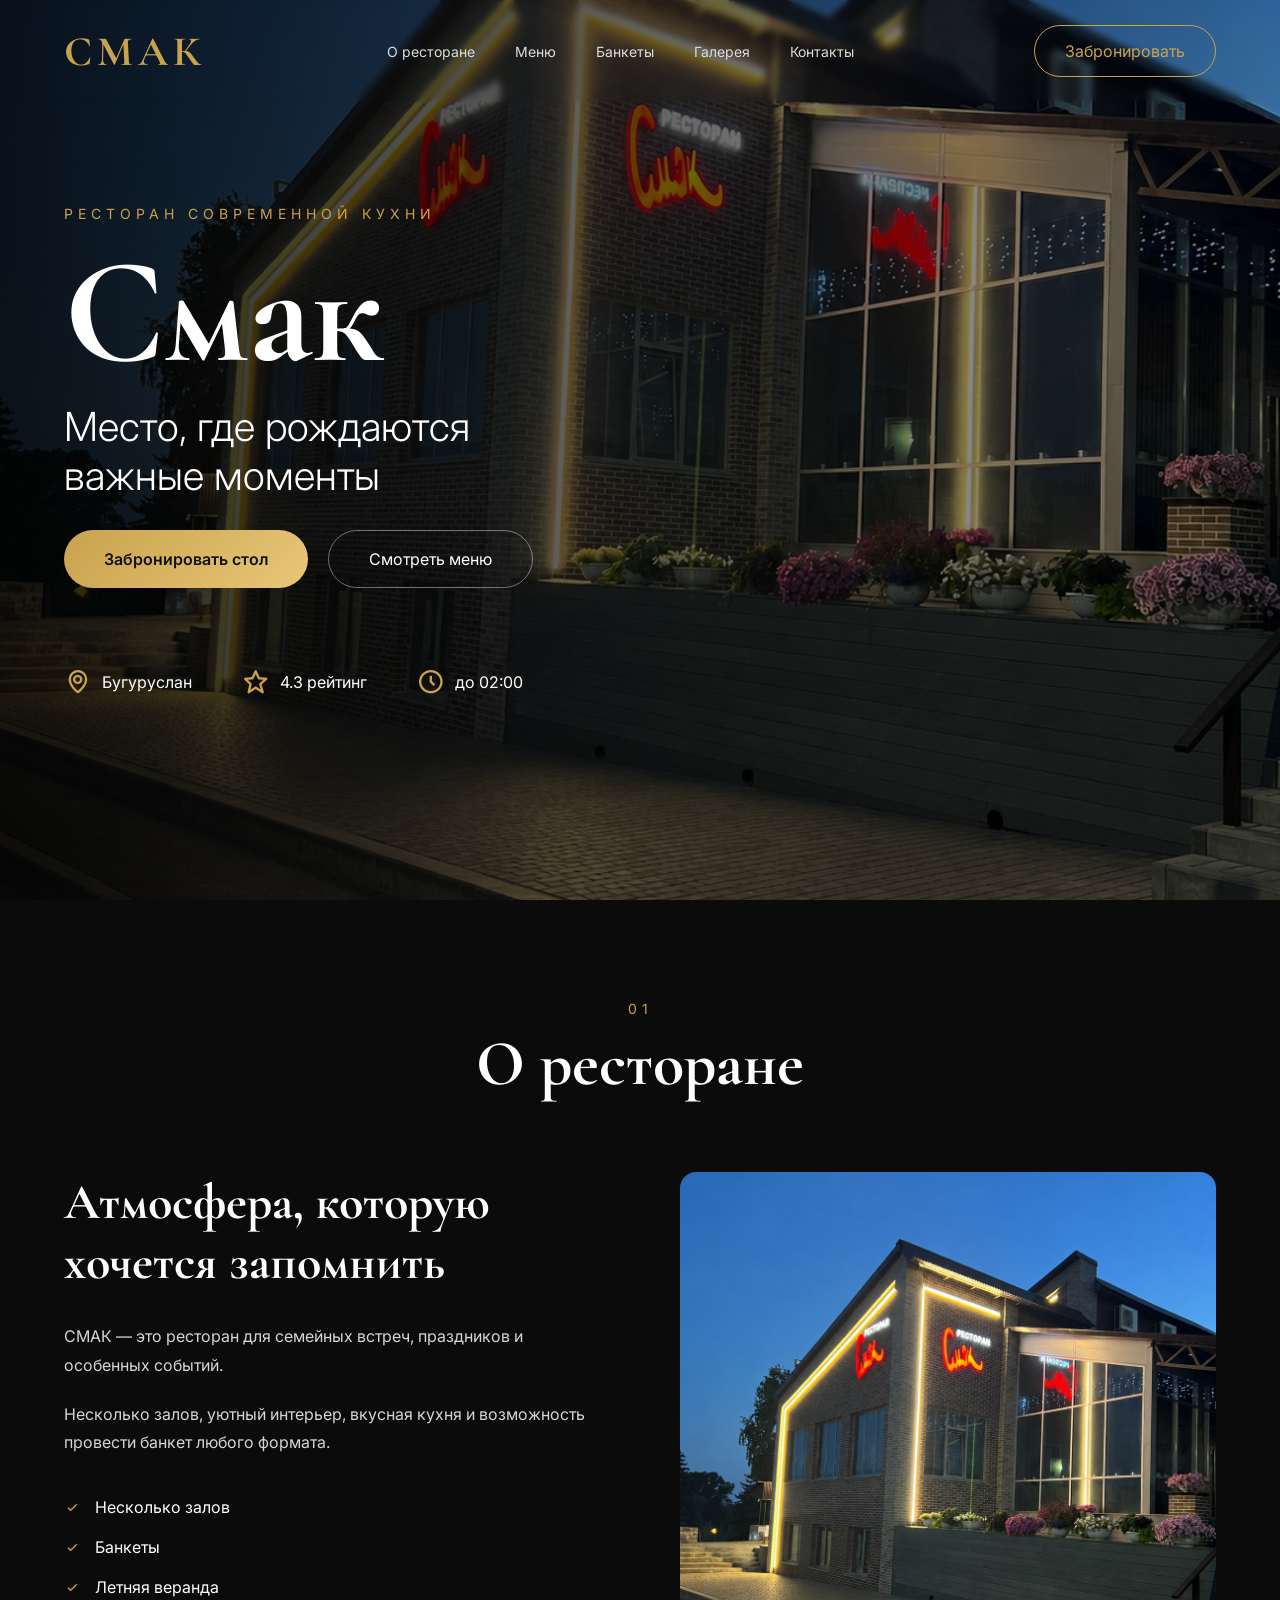
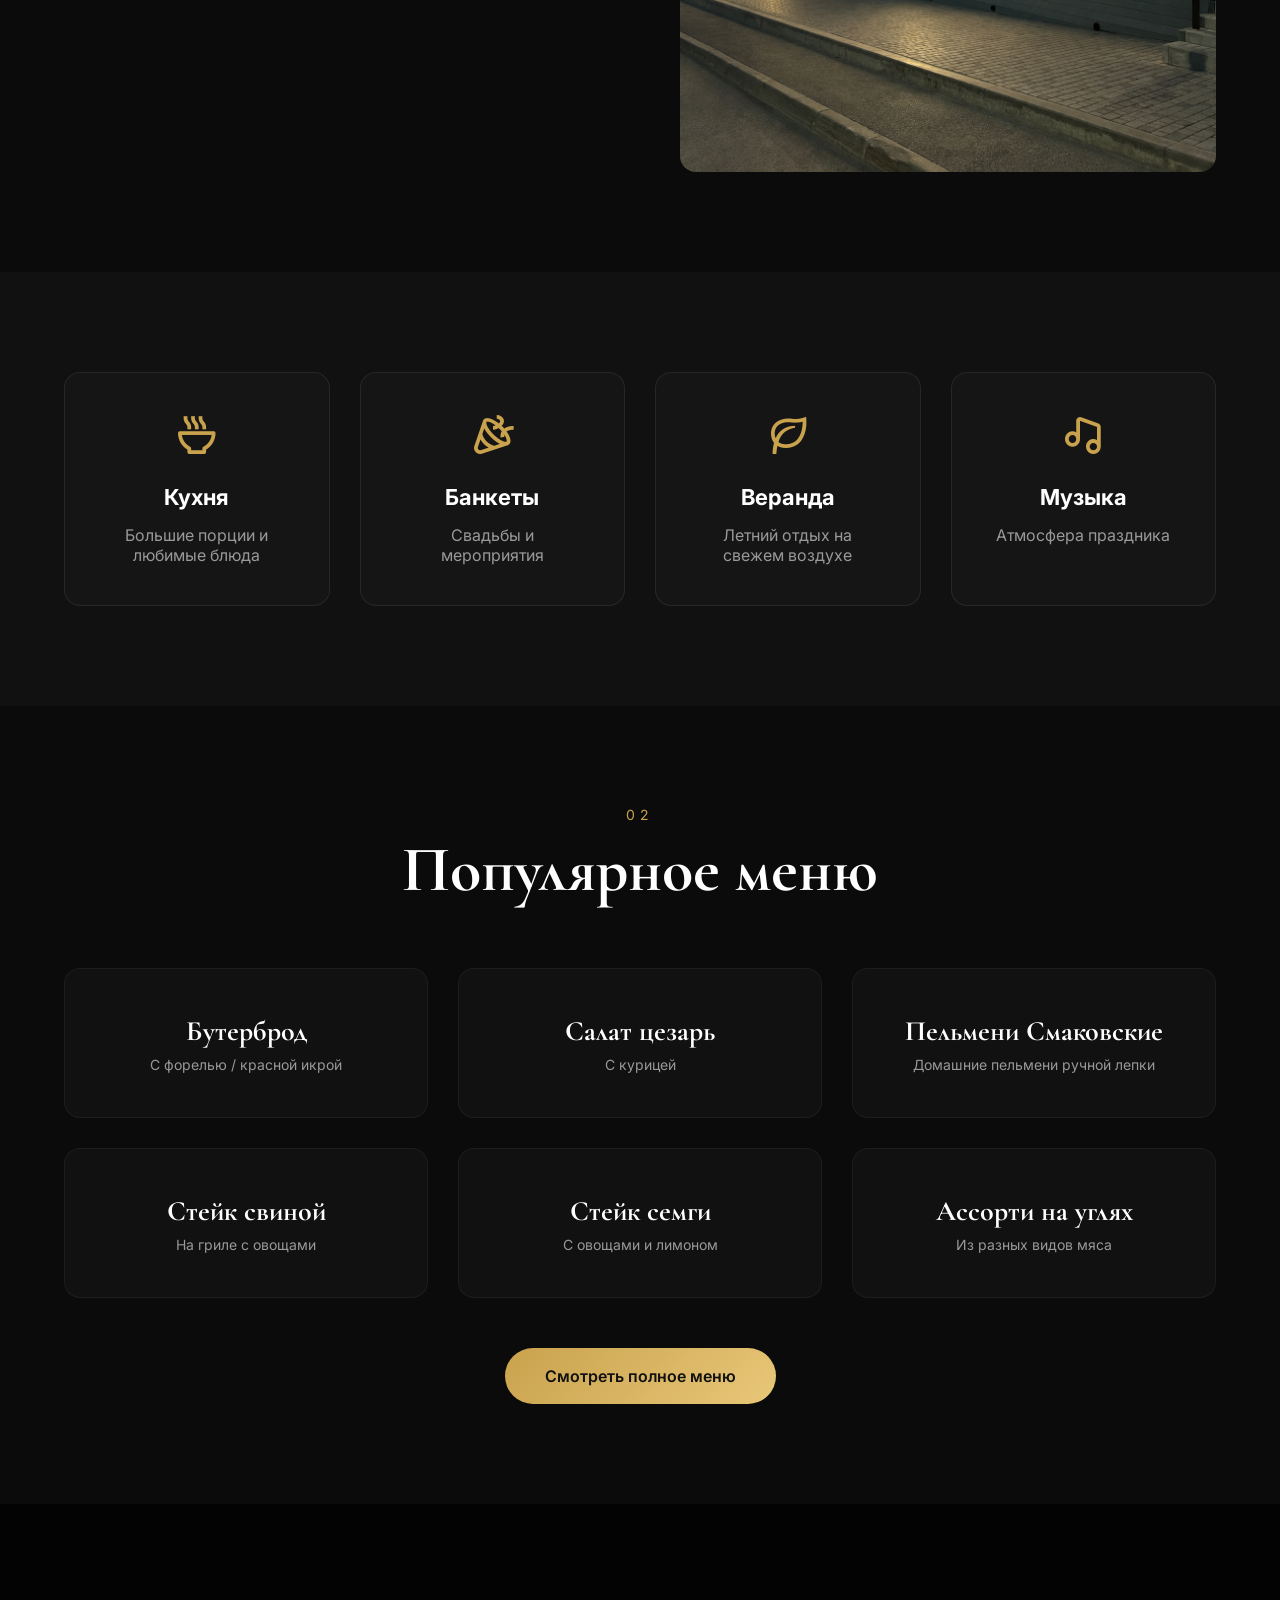
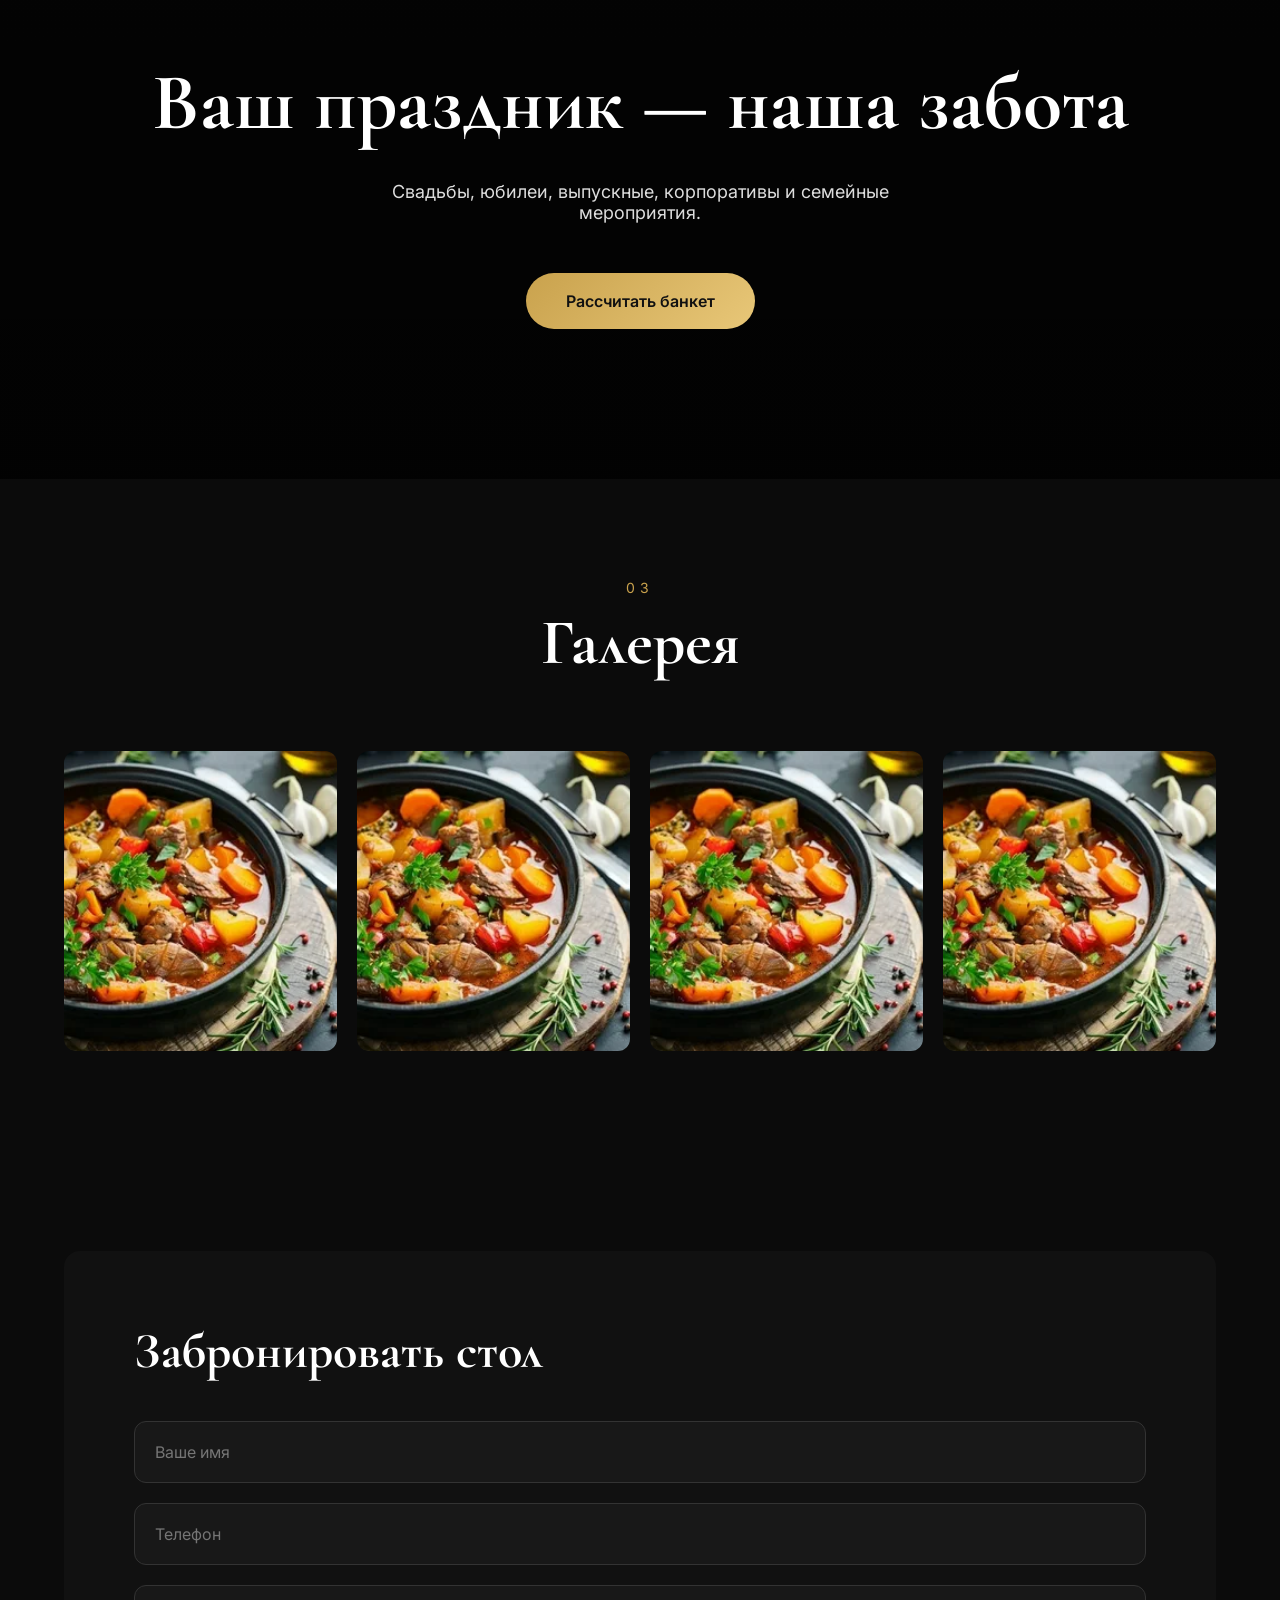
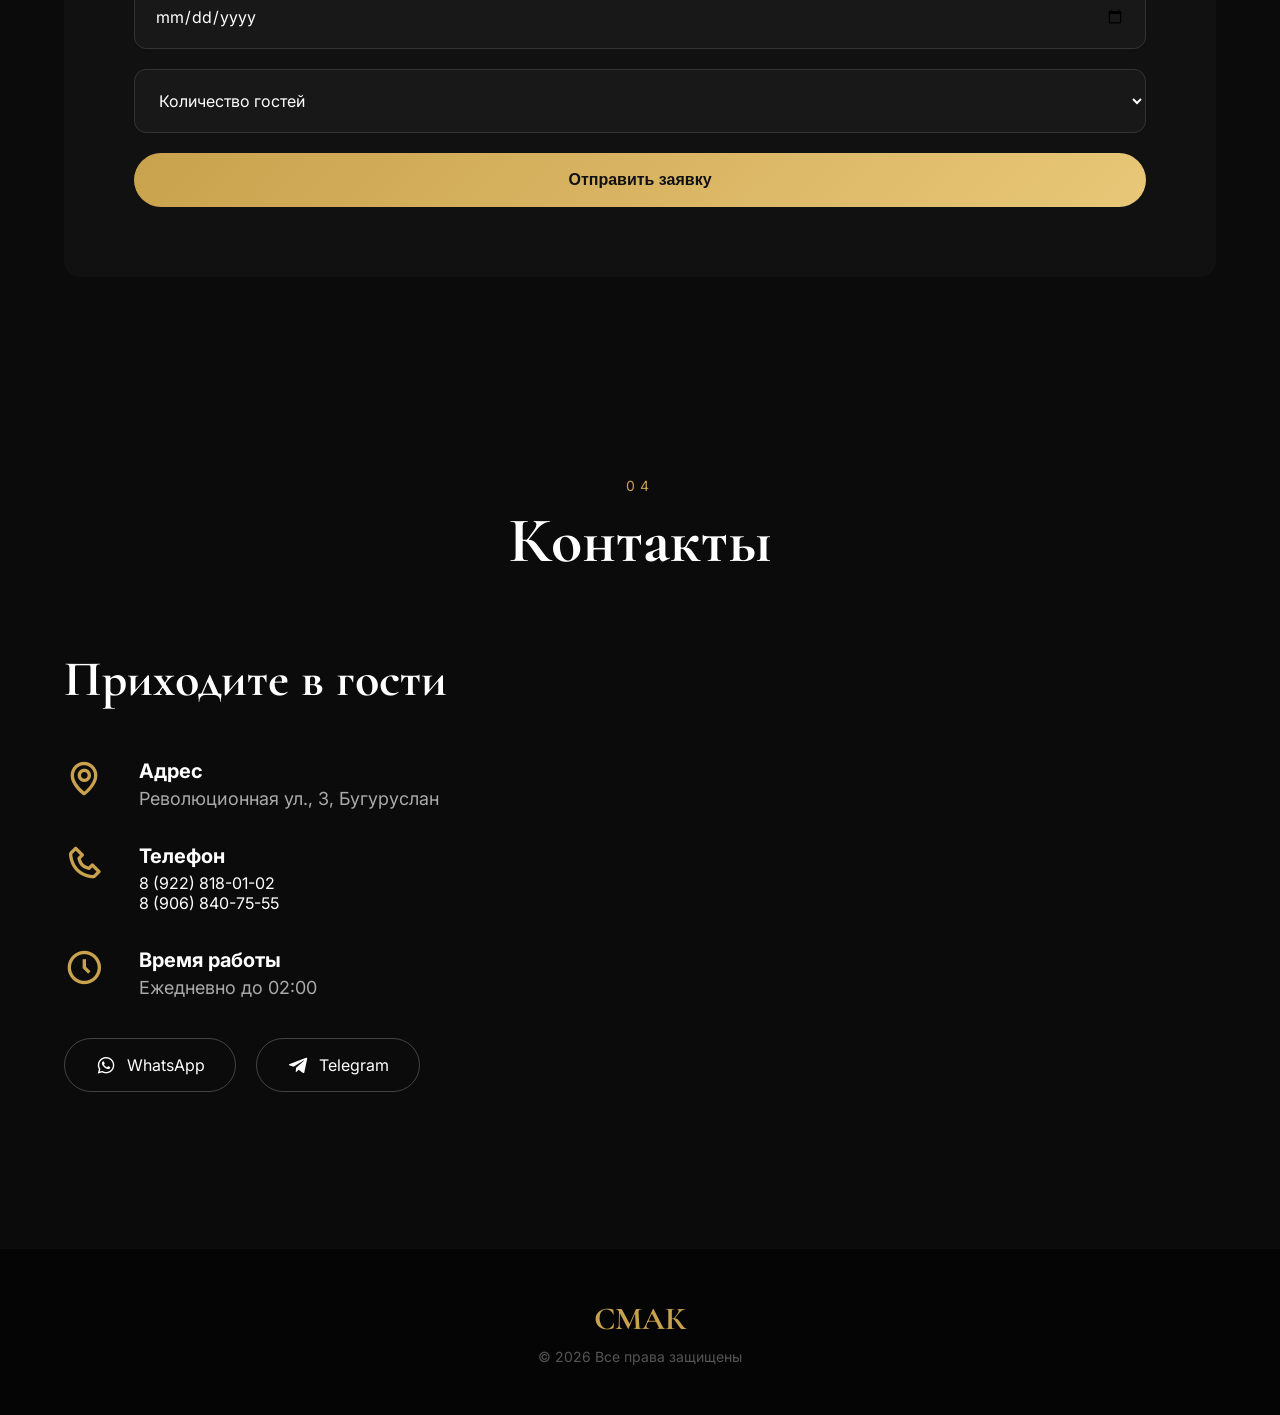
==== commit 735c26b9: "Update index.html" ====
--- a/index.html
+++ b/index.html
@@ -26,7 +26,6 @@
 <header class="header">
     <div class="container nav-container">
         <a class="logo">СМАК</a>
-
         <nav class="nav">
             <a href="#about">О ресторане</a>
             <a href="#menu">Меню</a>
@@ -34,9 +33,7 @@
             <a href="#gallery">Галерея</a>
             <a href="#contacts">Контакты</a>
         </nav>
-
         <a href="#booking" class="nav-button">Забронировать</a>
-
         <div class="mobile-menu">
             <i class='bx bx-menu'></i>
         </div>
@@ -45,30 +42,18 @@
 
 <section class="hero">
     <div class="hero-bg"></div>
-
     <div class="hero-content container">
         <p class="hero-small">Ресторан современной кухни</p>
         <h1>Смак</h1>
         <h2>Место, где рождаются<br>важные моменты</h2>
-
         <div class="hero-buttons">
             <a href="#booking" class="button">Забронировать стол</a>
             <a href="#menu" class="button-outline">Смотреть меню</a>
         </div>
-
         <div class="hero-info">
-            <div>
-                <i class='bx bx-map'></i>
-                <p>Бугуруслан</p>
-            </div>
-            <div>
-                <i class='bx bx-star'></i>
-                <p>4.3 рейтинг</p>
-            </div>
-            <div>
-                <i class='bx bx-time-five'></i>
-                <p>до 02:00</p>
-            </div>
+            <div><i class='bx bx-map'></i><p>Бугуруслан</p></div>
+            <div><i class='bx bx-star'></i><p>4.3 рейтинг</p></div>
+            <div><i class='bx bx-time-five'></i><p>до 02:00</p></div>
         </div>
     </div>
 </section>
@@ -79,20 +64,17 @@
             <span>01</span>
             <h2>О ресторане</h2>
         </div>
-
         <div class="about-grid">
             <div class="about-text">
                 <h3>Атмосфера, которую хочется запомнить</h3>
                 <p>СМАК — это ресторан для семейных встреч, праздников и особенных событий.</p>
                 <p>Несколько залов, уютный интерьер, вкусная кухня и возможность провести банкет любого формата.</p>
-
                 <div class="about-items">
                     <div><i class='bx bx-check'></i> Несколько залов</div>
                     <div><i class='bx bx-check'></i> Банкеты</div>
                     <div><i class='bx bx-check'></i> Летняя веранда</div>
                 </div>
             </div>
-
             <div class="about-image">
                 <img src="hol11.jpg" alt="Ресторан Смак">
             </div>
@@ -107,19 +89,16 @@
             <h3>Кухня</h3>
             <p>Большие порции и любимые блюда</p>
         </div>
-
         <div class="feature-card">
             <i class='bx bx-party'></i>
             <h3>Банкеты</h3>
             <p>Свадьбы и мероприятия</p>
         </div>
-
         <div class="feature-card">
             <i class='bx bx-leaf'></i>
             <h3>Веранда</h3>
             <p>Летний отдых на свежем воздухе</p>
         </div>
-
         <div class="feature-card">
             <i class='bx bx-music'></i>
             <h3>Музыка</h3>
@@ -128,49 +107,39 @@
     </div>
 </section>
 
-<!-- =====================
-ПОПУЛЯРНОЕ МЕНЮ (БЕЗ КАРТИНОК)
-===================== -->
-
+<!-- ===================== ПОПУЛЯРНОЕ МЕНЮ ===================== -->
 <section class="popular-menu section" id="menu">
     <div class="container">
         <div class="section-title">
             <span>02</span>
             <h2>Популярное меню</h2>
         </div>
-
         <div class="popular-grid">
             <div class="dish">
                 <h3>Бутерброд</h3>
                 <p>С форелью / красной икрой</p>
             </div>
-
             <div class="dish">
                 <h3>Салат цезарь</h3>
                 <p>С курицей</p>
             </div>
-
-            <div class="dish">
-                <h3>Пельмени</h3>
-                <p>Смаковские</p>
-            </div>
-
+            <div class="dish">
+                <h3>Пельмени Смаковские</h3>
+                <p>Домашние пельмени ручной лепки</p>
+            </div>
             <div class="dish">
                 <h3>Стейк свиной</h3>
-                <p>На гриле</p>
-            </div>
-
+                <p>На гриле с овощами</p>
+            </div>
             <div class="dish">
                 <h3>Стейк семги</h3>
-                <p>С овощами</p>
-            </div>
-
+                <p>С овощами и лимоном</p>
+            </div>
             <div class="dish">
                 <h3>Ассорти на углях</h3>
                 <p>Из разных видов мяса</p>
             </div>
         </div>
-
         <div class="menu-button-wrapper">
             <a href="menu.html" class="button">Смотреть полное меню</a>
         </div>
@@ -191,7 +160,6 @@
             <span>03</span>
             <h2>Галерея</h2>
         </div>
-
         <div class="gallery-grid">
             <img src="1.jpg" alt="Интерьер ресторана">
             <img src="1.jpg" alt="Блюдо ресторана">
@@ -201,16 +169,21 @@
     </div>
 </section>
 
+<!-- ===================== ФОРМА БРОНИРОВАНИЯ ===================== -->
 <section class="booking section" id="booking">
     <div class="container">
         <div class="booking-box">
             <h2>Забронировать стол</h2>
 
-            <form id="bookingForm">
-                <input type="text" placeholder="Ваше имя" required>
-                <input type="tel" placeholder="Телефон" required>
-                <input type="date" required>
-                <select required>
+            <form action="https://formsubmit.co/hanrilife@gmail.com" method="POST">
+                <input type="hidden" name="_captcha" value="false">
+                <input type="hidden" name="_next" value="https://hanrilife-lgtm.github.io/Smak/">
+                <input type="hidden" name="_subject" value="Новая заявка с сайта СМАК">
+
+                <input type="text" name="Имя" placeholder="Ваше имя" required>
+                <input type="tel" name="Телефон" placeholder="Телефон" required>
+                <input type="date" name="Дата" required>
+                <select name="Гости" required>
                     <option value="">Количество гостей</option>
                     <option value="2">2 человека</option>
                     <option value="5">5 человек</option>
@@ -228,11 +201,9 @@
             <span>04</span>
             <h2>Контакты</h2>
         </div>
-
         <div class="contact-grid-full">
             <div class="contact-info-full">
                 <h3>Приходите в гости</h3>
-
                 <div class="contact-item-full">
                     <i class='bx bx-map'></i>
                     <div>
@@ -240,7 +211,6 @@
                         <p>Революционная ул., 3, Бугуруслан</p>
                     </div>
                 </div>
-
                 <div class="contact-item-full">
                     <i class='bx bx-phone'></i>
                     <div>
@@ -249,7 +219,6 @@
                         <a href="tel:89068407555" style="display:block;">8 (906) 840-75-55</a>
                     </div>
                 </div>
-
                 <div class="contact-item-full">
                     <i class='bx bx-time-five'></i>
                     <div>
@@ -257,7 +226,6 @@
                         <p>Ежедневно до 02:00</p>
                     </div>
                 </div>
-
                 <div class="social-buttons-full">
                     <a href="#" class="social-full">
                         <i class='bx bxl-whatsapp'></i>
@@ -269,12 +237,8 @@
                     </a>
                 </div>
             </div>
-
             <div class="map-box-full">
-                <iframe
-                    src="https://yandex.ru/map-widget/v1/?ll=52.434909%2C53.648707&z=17&l=map&pt=52.434909%2C53.648707%2Cflag"
-                    allowfullscreen="true">
-                </iframe>
+                <iframe src="https://yandex.ru/map-widget/v1/?ll=52.434909%2C53.648707&z=17&l=map&pt=52.434909%2C53.648707%2Cflag" allowfullscreen="true"></iframe>
             </div>
         </div>
     </div>
--- a/style.css
+++ b/style.css
@@ -36,7 +36,7 @@
 }
 
 .section {
-    padding: 120px 0;
+    padding: 100px 0;
 }
 
 /* =========================
@@ -46,6 +46,7 @@
 :root {
     --gold: #c9a24d;
     --gold-light: #e8c778;
+    --gold-dark: #a8873a;
     --black: #090909;
     --gray: #161616;
     --text: #d5d5d5;
@@ -176,7 +177,13 @@
     padding: 10px 0;
 }
 
-@media (max-width: 900px) {
+@media (max-width: 992px) {
+    .nav {
+        gap: 25px;
+    }
+}
+
+@media (max-width: 768px) {
     .nav {
         display: none;
     }
@@ -187,6 +194,25 @@
 
     .nav-button {
         display: none;
+    }
+}
+
+@media (max-width: 480px) {
+    .header {
+        padding: 18px 0;
+    }
+
+    .header.active {
+        padding: 12px 0;
+    }
+
+    .logo {
+        font-size: 30px;
+        letter-spacing: 3px;
+    }
+
+    .mobile-menu {
+        font-size: 28px;
     }
 }
 
@@ -239,6 +265,33 @@
     margin: 0 auto;
 }
 
+@media (max-width: 480px) {
+    .button {
+        padding: 14px 28px;
+        font-size: 14px;
+        width: 100%;
+        justify-content: center;
+    }
+
+    .button-outline {
+        padding: 14px 28px;
+        font-size: 14px;
+        width: 100%;
+        justify-content: center;
+    }
+
+    .hero-buttons {
+        flex-direction: column;
+        width: 100%;
+    }
+
+    .hero-buttons .button,
+    .hero-buttons .button-outline {
+        width: 100%;
+        text-align: center;
+    }
+}
+
 /* =========================
 HERO
 ========================= */
@@ -309,20 +362,151 @@
     font-size: 28px;
 }
 
+@media (max-width: 992px) {
+    .hero {
+        min-height: 700px;
+    }
+
+    .hero h1 {
+        font-size: 110px;
+    }
+
+    .hero h2 {
+        font-size: 34px;
+    }
+}
+
+@media (max-width: 768px) {
+    .hero {
+        min-height: 600px;
+        height: auto;
+        padding: 120px 0 80px;
+    }
+
+    .hero h1 {
+        font-size: 80px;
+    }
+
+    .hero h2 {
+        font-size: 28px;
+        margin: 20px 0;
+    }
+
+    .hero-info {
+        gap: 25px;
+        margin-top: 40px;
+    }
+
+    .hero-info i {
+        font-size: 22px;
+    }
+
+    .hero-small {
+        font-size: 12px;
+        letter-spacing: 3px;
+        margin-bottom: 20px;
+    }
+}
+
+@media (max-width: 480px) {
+    .hero {
+        min-height: 500px;
+        padding: 100px 0 60px;
+    }
+
+    .hero h1 {
+        font-size: 52px;
+    }
+
+    .hero h2 {
+        font-size: 20px;
+        margin: 15px 0;
+    }
+
+    .hero-small {
+        font-size: 10px;
+        letter-spacing: 2px;
+        margin-bottom: 15px;
+    }
+
+    .hero-info {
+        gap: 15px;
+        margin-top: 30px;
+        flex-direction: column;
+    }
+
+    .hero-info div {
+        font-size: 14px;
+    }
+
+    .hero-info i {
+        font-size: 18px;
+        min-width: 24px;
+    }
+}
+
 /* =========================
 TITLES
 ========================= */
+
+.section-title {
+    text-align: center;
+    margin-bottom: 60px;
+}
 
 .section-title span {
     color: var(--gold);
     letter-spacing: 5px;
     font-size: 14px;
+    display: block;
+    margin-bottom: 8px;
 }
 
 .section-title h2 {
-    margin-top: 20px;
     font-family: 'Cormorant Garamond', serif;
-    font-size: 70px;
+    font-size: 64px;
+    color: #fff;
+}
+
+.section-title .section-subtitle {
+    color: #666;
+    font-size: 14px;
+    margin-top: 10px;
+    letter-spacing: 1px;
+}
+
+@media (max-width: 768px) {
+    .section-title {
+        margin-bottom: 40px;
+    }
+
+    .section-title h2 {
+        font-size: 42px;
+    }
+
+    .section-title span {
+        font-size: 12px;
+        letter-spacing: 3px;
+    }
+}
+
+@media (max-width: 480px) {
+    .section-title {
+        margin-bottom: 30px;
+    }
+
+    .section-title h2 {
+        font-size: 30px;
+    }
+
+    .section-title span {
+        font-size: 10px;
+        letter-spacing: 2px;
+    }
+
+    .section-title .section-subtitle {
+        font-size: 12px;
+    }
 }
 
 /* =========================
@@ -368,6 +552,75 @@
 
 .about-items i {
     color: var(--gold);
+}
+
+@media (max-width: 992px) {
+    .about-grid {
+        gap: 50px;
+    }
+
+    .about-text h3 {
+        font-size: 40px;
+    }
+
+    .about-image img {
+        height: 450px;
+    }
+}
+
+@media (max-width: 768px) {
+    .about-grid {
+        grid-template-columns: 1fr;
+        gap: 40px;
+        margin-top: 40px;
+    }
+
+    .about-text h3 {
+        font-size: 34px;
+    }
+
+    .about-image img {
+        height: 350px;
+    }
+
+    .about-items {
+        margin-top: 25px;
+        gap: 15px;
+    }
+}
+
+@media (max-width: 480px) {
+    .about-grid {
+        gap: 30px;
+        margin-top: 30px;
+    }
+
+    .about-text h3 {
+        font-size: 28px;
+        margin-bottom: 20px;
+    }
+
+    .about-text p {
+        font-size: 14px;
+        line-height: 1.6;
+    }
+
+    .about-image img {
+        height: 220px;
+    }
+
+    .about-items {
+        gap: 12px;
+    }
+
+    .about-items div {
+        font-size: 14px;
+        gap: 10px;
+    }
+
+    .about-items i {
+        font-size: 18px;
+    }
 }
 
 /* =========================
@@ -413,8 +666,51 @@
     color: #999;
 }
 
-/* =========================
-ПОПУЛЯРНОЕ МЕНЮ (на главной)
+@media (max-width: 992px) {
+    .features-grid {
+        grid-template-columns: repeat(2, 1fr);
+        gap: 20px;
+    }
+
+    .feature-card {
+        padding: 30px;
+    }
+
+    .feature-card i {
+        font-size: 38px;
+    }
+}
+
+@media (max-width: 480px) {
+    .features-grid {
+        grid-template-columns: 1fr;
+        gap: 15px;
+    }
+
+    .feature-card {
+        padding: 25px;
+    }
+
+    .feature-card i {
+        font-size: 32px;
+    }
+
+    .feature-card h3 {
+        font-size: 18px;
+        margin: 15px 0 10px;
+    }
+
+    .feature-card p {
+        font-size: 13px;
+    }
+
+    .features {
+        padding: 60px 0;
+    }
+}
+
+/* =========================
+ПОПУЛЯРНОЕ МЕНЮ
 ========================= */
 
 .popular-grid {
@@ -427,9 +723,14 @@
 .popular-grid .dish {
     background: #111;
     border-radius: 16px;
-    overflow: hidden;
+    padding: 40px 30px;
+    text-align: center;
     transition: 0.4s;
     border: 1px solid rgba(255, 255, 255, 0.05);
+    min-height: 150px;
+    display: flex;
+    flex-direction: column;
+    justify-content: center;
 }
 
 .popular-grid .dish:hover {
@@ -437,26 +738,77 @@
     border-color: var(--gold);
 }
 
-.popular-grid .dish img {
-    height: 250px;
-    object-fit: cover;
-    transition: 0.5s;
-}
-
-.popular-grid .dish:hover img {
-    transform: scale(1.05);
-}
-
 .popular-grid .dish h3 {
-    padding: 20px 25px 5px;
     font-family: 'Cormorant Garamond', serif;
     font-size: 28px;
+    margin-bottom: 8px;
 }
 
 .popular-grid .dish p {
-    padding: 0 25px 25px;
     color: #999;
     font-size: 14px;
+}
+
+@media (max-width: 992px) {
+    .popular-grid {
+        gap: 20px;
+    }
+
+    .popular-grid .dish {
+        padding: 30px 20px;
+        min-height: 130px;
+    }
+
+    .popular-grid .dish h3 {
+        font-size: 24px;
+    }
+}
+
+@media (max-width: 768px) {
+    .popular-grid {
+        grid-template-columns: 1fr 1fr;
+        gap: 15px;
+        margin-top: 30px;
+    }
+
+    .popular-grid .dish {
+        padding: 25px 20px;
+        min-height: 110px;
+    }
+
+    .popular-grid .dish h3 {
+        font-size: 20px;
+    }
+
+    .popular-grid .dish p {
+        font-size: 13px;
+    }
+}
+
+@media (max-width: 480px) {
+    .popular-grid {
+        grid-template-columns: 1fr;
+        gap: 12px;
+        margin-top: 20px;
+    }
+
+    .popular-grid .dish {
+        padding: 20px 16px;
+        min-height: 90px;
+    }
+
+    .popular-grid .dish h3 {
+        font-size: 18px;
+        margin-bottom: 4px;
+    }
+
+    .popular-grid .dish p {
+        font-size: 12px;
+    }
+
+    .menu-button-wrapper {
+        margin-top: 30px;
+    }
 }
 
 /* =========================
@@ -487,6 +839,37 @@
     margin-top: 20px;
 }
 
+@media (max-width: 768px) {
+    .banquet {
+        padding: 100px 0;
+    }
+
+    .banquet h2 {
+        font-size: 50px;
+    }
+
+    .banquet p {
+        font-size: 16px;
+        margin: 20px auto;
+        padding: 0 20px;
+    }
+}
+
+@media (max-width: 480px) {
+    .banquet {
+        padding: 70px 0;
+    }
+
+    .banquet h2 {
+        font-size: 34px;
+    }
+
+    .banquet p {
+        font-size: 14px;
+        margin: 15px auto;
+    }
+}
+
 /* =========================
 GALLERY
 ========================= */
@@ -507,6 +890,29 @@
 
 .gallery-grid img:hover {
     transform: scale(1.05);
+}
+
+@media (max-width: 992px) {
+    .gallery-grid {
+        grid-template-columns: repeat(2, 1fr);
+        gap: 15px;
+    }
+
+    .gallery-grid img {
+        height: 250px;
+    }
+}
+
+@media (max-width: 480px) {
+    .gallery-grid {
+        grid-template-columns: 1fr;
+        gap: 12px;
+        margin-top: 30px;
+    }
+
+    .gallery-grid img {
+        height: 200px;
+    }
 }
 
 /* =========================
@@ -557,11 +963,6 @@
     color: #fff;
 }
 
-.booking input[type="date"]:focus {
-    border-color: var(--gold);
-    outline: none;
-}
-
 .booking input:focus,
 .booking select:focus,
 .booking textarea:focus {
@@ -583,8 +984,60 @@
     width: 100%;
 }
 
-/* =========================
-CONTACTS FULL (на главной)
+@media (max-width: 992px) {
+    .booking-box {
+        padding: 50px 40px;
+    }
+
+    .booking-box h2 {
+        font-size: 40px;
+    }
+}
+
+@media (max-width: 768px) {
+    .booking-box {
+        padding: 35px 25px;
+    }
+
+    .booking-box h2 {
+        font-size: 32px;
+    }
+
+    .booking form {
+        gap: 15px;
+        margin-top: 25px;
+    }
+
+    .booking input,
+    .booking select {
+        padding: 16px;
+        font-size: 14px;
+    }
+}
+
+@media (max-width: 480px) {
+    .booking-box {
+        padding: 25px 16px;
+    }
+
+    .booking-box h2 {
+        font-size: 24px;
+    }
+
+    .booking form {
+        gap: 12px;
+        margin-top: 20px;
+    }
+
+    .booking input,
+    .booking select {
+        padding: 14px;
+        font-size: 13px;
+    }
+}
+
+/* =========================
+CONTACTS FULL
 ========================= */
 
 .contacts-full {
@@ -675,6 +1128,101 @@
     border: 0;
 }
 
+@media (max-width: 992px) {
+    .contact-grid-full {
+        gap: 50px;
+    }
+
+    .contact-info-full h3 {
+        font-size: 40px;
+        margin-bottom: 35px;
+    }
+
+    .contact-item-full {
+        gap: 20px;
+        margin-bottom: 25px;
+    }
+
+    .contact-item-full i {
+        font-size: 34px;
+        min-width: 40px;
+    }
+}
+
+@media (max-width: 768px) {
+    .contact-grid-full {
+        grid-template-columns: 1fr;
+        gap: 40px;
+        margin-top: 40px;
+    }
+
+    .contact-info-full h3 {
+        font-size: 34px;
+        margin-bottom: 30px;
+    }
+
+    .map-box-full {
+        height: 350px;
+    }
+
+    .social-buttons-full {
+        gap: 15px;
+    }
+
+    .social-full {
+        width: 100%;
+        justify-content: center;
+    }
+}
+
+@media (max-width: 480px) {
+    .contact-grid-full {
+        gap: 30px;
+        margin-top: 30px;
+    }
+
+    .contact-info-full h3 {
+        font-size: 26px;
+        margin-bottom: 20px;
+    }
+
+    .contact-item-full {
+        gap: 14px;
+        margin-bottom: 18px;
+    }
+
+    .contact-item-full i {
+        font-size: 26px;
+        min-width: 32px;
+    }
+
+    .contact-item-full h4 {
+        font-size: 16px;
+    }
+
+    .contact-item-full p {
+        font-size: 14px;
+    }
+
+    .contact-item-full a {
+        font-size: 14px;
+    }
+
+    .map-box-full {
+        height: 220px;
+    }
+
+    .social-full {
+        padding: 12px 20px;
+        font-size: 14px;
+        gap: 8px;
+    }
+
+    .social-full i {
+        font-size: 18px;
+    }
+}
+
 /* =========================
 FOOTER
 ========================= */
@@ -695,6 +1243,20 @@
 footer p {
     color: #555;
     font-size: 14px;
+}
+
+@media (max-width: 480px) {
+    footer {
+        padding: 35px 0;
+    }
+
+    footer h3 {
+        font-size: 26px;
+    }
+
+    footer p {
+        font-size: 12px;
+    }
 }
 
 /* =========================
@@ -713,313 +1275,18 @@
     transform: translate(-50%, -50%);
 }
 
-@media (max-width: 900px) {
+@media (max-width: 768px) {
     .cursor {
         display: none;
     }
 }
 
 /* =========================
-MOBILE
-========================= */
-
-@media (max-width: 900px) {
-    .hero h1 {
-        font-size: 90px;
-    }
-
-    .hero h2 {
-        font-size: 28px;
-    }
-
-    .hero-info {
-        flex-direction: column;
-        gap: 20px;
-        margin-top: 40px;
-    }
-
-    .about-grid,
-    .features-grid {
-        grid-template-columns: 1fr;
-    }
-
-    .popular-grid {
-        grid-template-columns: 1fr 1fr;
-    }
-
-    .section-title h2 {
-        font-size: 50px;
-    }
-
-    .gallery-grid {
-        grid-template-columns: 1fr 1fr;
-    }
-
-    .about-image img {
-        height: 350px;
-    }
-
-    .booking-box {
-        padding: 30px 20px;
-    }
-
-    .booking-box h2 {
-        font-size: 35px;
-    }
-
-    .hero-buttons {
-        flex-direction: column;
-        align-items: flex-start;
-    }
-
-    .banquet h2 {
-        font-size: 50px;
-    }
-
-    .contact-grid-full {
-        grid-template-columns: 1fr;
-        gap: 40px;
-    }
-
-    .contact-info-full h3 {
-        font-size: 36px;
-        margin-bottom: 30px;
-    }
-
-    .map-box-full {
-        height: 350px;
-    }
-
-    .contact-item-full i {
-        font-size: 32px;
-        min-width: 40px;
-    }
-
-    .social-buttons-full {
-        flex-direction: column;
-        align-items: flex-start;
-    }
-
-    .social-full {
-        width: 100%;
-        justify-content: center;
-    }
-}
-
-@media (max-width: 600px) {
-    .popular-grid {
-        grid-template-columns: 1fr;
-    }
-
-    .popular-grid .dish img {
-        height: 200px;
-    }
-
-    .full-menu .menu-item {
-        flex-direction: column;
-        align-items: flex-start;
-        padding: 20px;
-    }
-
-    .full-menu .menu-item img {
-        width: 100%;
-        height: 200px;
-    }
-
-    .full-menu .menu-item strong {
-        align-self: flex-start;
-    }
-
-    .full-menu .menu-category h3 {
-        font-size: 32px;
-    }
-
-    .page-hero h1 {
-        font-size: 70px;
-    }
-}
-
-@media (max-width: 500px) {
-    .hero h1 {
-        font-size: 60px;
-    }
-
-    .hero h2 {
-        font-size: 22px;
-    }
-
-    .hero-small {
-        font-size: 12px;
-    }
-
-    .section-title h2 {
-        font-size: 36px;
-    }
-
-    .gallery-grid {
-        grid-template-columns: 1fr;
-    }
-
-    .about-text h3 {
-        font-size: 32px;
-    }
-
-    .about-image img {
-        height: 250px;
-    }
-
-    .feature-card {
-        padding: 25px;
-    }
-
-    .feature-card i {
-        font-size: 35px;
-    }
-
-    .banquet h2 {
-        font-size: 36px;
-    }
-
-    .banquet {
-        padding: 80px 0;
-    }
-
-    .booking-box {
-        padding: 20px 15px;
-    }
-
-    .booking-box h2 {
-        font-size: 28px;
-    }
-
-    .contact-info-full h3 {
-        font-size: 28px;
-    }
-
-    .contact-item-full {
-        gap: 15px;
-    }
-
-    .contact-item-full i {
-        font-size: 28px;
-        min-width: 35px;
-    }
-
-    .contact-item-full p {
-        font-size: 15px;
-    }
-
-    .map-box-full {
-        height: 250px;
-    }
-}
-
-/* =========================
-MENU PAGE
+PAGE HERO
 ========================= */
 
 .page-hero {
     height: 60vh;
-    display: flex;
-    align-items: center;
-    background:
-        linear-gradient(
-            rgba(0, 0, 0, .65),
-            rgba(0, 0, 0, .8)
-        ),
-        url("hol11.jpg");
-    background-size: cover;
-    background-position: center;
-}
-
-.page-hero span {
-    color: var(--gold);
-    letter-spacing: 5px;
-}
-
-.page-hero h1 {
-    font-family: 'Cormorant Garamond';
-    font-size: 120px;
-    margin: 20px 0;
-}
-
-.page-hero p {
-    font-size: 25px;
-    color: #ddd;
-}
-
-/* =========================
-FULL MENU (на странице menu.html)
-========================= */
-
-.full-menu .menu-category {
-    margin-bottom: 70px;
-}
-
-.full-menu .menu-category h3 {
-    font-family: 'Cormorant Garamond', serif;
-    font-size: 45px;
-    color: var(--gold);
-    margin-bottom: 30px;
-    border-bottom: 1px solid rgba(255, 255, 255, 0.05);
-    padding-bottom: 15px;
-}
-
-.full-menu .menu-items {
-    display: grid;
-    gap: 15px;
-}
-
-.full-menu .menu-item {
-    display: flex;
-    align-items: center;
-    gap: 25px;
-    background: #111;
-    padding: 15px 25px;
-    border: 1px solid rgba(255, 255, 255, 0.05);
-    border-radius: 12px;
-    transition: 0.3s;
-}
-
-.full-menu .menu-item:hover {
-    border-color: var(--gold);
-    transform: translateX(10px);
-}
-
-.full-menu .menu-item img {
-    width: 100px;
-    height: 80px;
-    object-fit: cover;
-    border-radius: 8px;
-}
-
-.full-menu .menu-item div {
-    flex: 1;
-}
-
-.full-menu .menu-item h4 {
-    font-family: 'Cormorant Garamond', serif;
-    font-size: 24px;
-}
-
-.full-menu .menu-item p {
-    color: #999;
-    font-size: 14px;
-    margin-top: 3px;
-}
-
-.full-menu .menu-item strong {
-    font-size: 20px;
-    color: var(--gold);
-    white-space: nowrap;
-}
-
-/* =========================
-BANQUETS PAGE
-========================= */
-
-.banquet-hero {
-    height: 90vh;
     display: flex;
     align-items: center;
     background: linear-gradient(90deg, rgba(0, 0, 0, 0.85), rgba(0, 0, 0, 0.35)), url("hol11.jpg");
@@ -1027,581 +1294,421 @@
     background-position: center;
 }
 
-.banquet-hero span {
+.page-hero span {
     color: var(--gold);
     letter-spacing: 5px;
 }
 
-.banquet-hero h1 {
-    font-family: 'Cormorant Garamond';
-    font-size: 100px;
-    max-width: 900px;
-    margin: 30px 0;
-}
-
-.banquet-hero p {
+.page-hero h1 {
+    font-family: 'Cormorant Garamond', serif;
+    font-size: 120px;
+    margin: 20px 0;
+}
+
+.page-hero p {
     font-size: 25px;
-    max-width: 600px;
     color: #ddd;
-    margin-bottom: 40px;
-}
-
-/* =========================
-EVENT GRID
-========================= */
-
-.event-grid {
-    display: grid;
-    grid-template-columns: repeat(4, 1fr);
-    gap: 30px;
-    margin-top: 70px;
-}
-
-.event-card {
-    background: #111;
-    padding: 40px;
-    border: 1px solid rgba(255, 255, 255, .08);
-    transition: .4s;
-    border-radius: 12px;
-    text-align: center;
-}
-
-.event-card:hover {
-    border-color: var(--gold);
-    transform: translateY(-10px);
-}
-
-.event-card i {
-    font-size: 50px;
+}
+
+@media (max-width: 992px) {
+    .page-hero {
+        height: 50vh;
+    }
+
+    .page-hero h1 {
+        font-size: 90px;
+    }
+
+    .page-hero p {
+        font-size: 20px;
+    }
+}
+
+@media (max-width: 768px) {
+    .page-hero {
+        height: 40vh;
+        min-height: 300px;
+    }
+
+    .page-hero h1 {
+        font-size: 60px;
+        margin: 10px 0;
+    }
+
+    .page-hero p {
+        font-size: 16px;
+    }
+
+    .page-hero span {
+        font-size: 12px;
+        letter-spacing: 3px;
+    }
+}
+
+@media (max-width: 480px) {
+    .page-hero {
+        height: 35vh;
+        min-height: 250px;
+    }
+
+    .page-hero h1 {
+        font-size: 40px;
+        margin: 8px 0;
+    }
+
+    .page-hero p {
+        font-size: 14px;
+    }
+
+    .page-hero span {
+        font-size: 10px;
+        letter-spacing: 2px;
+    }
+}
+
+/* =========================
+FULL MENU (АККОРДЕОН)
+========================= */
+
+.menu-category {
+    margin-bottom: 8px;
+    border-bottom: 1px solid rgba(255, 255, 255, 0.04);
+}
+
+.menu-category-header {
+    display: flex;
+    align-items: center;
+    justify-content: space-between;
+    padding: 18px 4px;
+    cursor: pointer;
+    user-select: none;
+    transition: all 0.3s ease;
+    border-radius: 10px;
+}
+
+.menu-category-header:hover {
+    background: rgba(201, 162, 77, 0.04);
+    padding-left: 12px;
+    padding-right: 12px;
+}
+
+.menu-category-title {
+    display: flex;
+    align-items: center;
+    gap: 14px;
+}
+
+.menu-category-icon {
+    font-size: 26px;
+    line-height: 1;
+}
+
+.menu-category-title h3 {
+    font-family: 'Cormorant Garamond', serif;
+    font-size: 28px;
+    color: #fff;
+    margin: 0;
+    transition: color 0.3s;
+    font-weight: 500;
+    letter-spacing: 0.5px;
+}
+
+.menu-category-header:hover .menu-category-title h3 {
+    color: var(--gold-light);
+}
+
+.menu-category-count {
+    font-size: 13px;
+    color: #666;
+    font-weight: 400;
+    font-family: 'Inter', sans-serif;
+    background: rgba(255, 255, 255, 0.05);
+    padding: 2px 12px;
+    border-radius: 20px;
+    border: 1px solid rgba(255, 255, 255, 0.06);
+    letter-spacing: 0.3px;
+}
+
+.menu-category-arrow {
+    font-size: 20px;
     color: var(--gold);
-}
-
-.event-card h3 {
-    font-family: 'Cormorant Garamond';
-    font-size: 40px;
-    margin: 25px 0;
-}
-
-.event-card p {
-    color: #999;
-    line-height: 1.6;
-}
-
-/* =========================
-HALLS
-========================= */
-
-.halls {
-    padding: 120px 0;
-    background: #111;
-}
-
-.hall-grid {
+    transition: transform 0.4s cubic-bezier(0.25, 0.46, 0.45, 0.94);
+    flex-shrink: 0;
+    opacity: 0.5;
+    display: flex;
+    align-items: center;
+}
+
+.menu-category.active .menu-category-arrow {
+    transform: rotate(180deg);
+    opacity: 1;
+}
+
+.menu-category .menu-items {
     display: grid;
     grid-template-columns: 1fr 1fr;
-    gap: 80px;
-    align-items: center;
-}
-
-.hall-grid h2 {
-    font-family: 'Cormorant Garamond';
-    font-size: 70px;
-}
-
-.hall-grid p {
-    color: #aaa;
-    line-height: 1.8;
-    margin: 30px 0;
-}
-
-.hall-grid li {
-    list-style: none;
-    margin: 20px 0;
-    color: var(--gold);
-    font-size: 18px;
-}
-
-.hall-grid img {
-    height: 600px;
-    object-fit: cover;
-    border-radius: 12px;
-}
-
-/* =========================
-BANQUET GALLERY
-========================= */
-
-.banquet-gallery {
-    display: grid;
-    grid-template-columns: repeat(3, 1fr);
-    gap: 25px;
-    margin-top: 70px;
-}
-
-.banquet-gallery img {
-    height: 400px;
-    object-fit: cover;
-    border-radius: 12px;
-    transition: 0.4s;
-}
-
-.banquet-gallery img:hover {
-    transform: scale(1.03);
-}
-
-/* =========================
-OFFER
-========================= */
-
-.offer {
-    padding: 120px 0;
-    text-align: center;
-    background: #050505;
-}
-
-.offer h2 {
-    font-family: 'Cormorant Garamond';
-    font-size: 80px;
-    margin-bottom: 60px;
-}
-
-.offer-grid {
-    display: grid;
-    grid-template-columns: repeat(4, 1fr);
-    gap: 30px;
-}
-
-.offer-grid div {
-    padding: 35px;
-    background: #111;
-    font-size: 20px;
-    border-radius: 12px;
-    border: 1px solid rgba(255,255,255,0.05);
-    transition: 0.3s;
-}
-
-.offer-grid div:hover {
-    border-color: var(--gold);
-}
-
-.offer-grid i {
-    display: block;
-    font-size: 45px;
-    color: var(--gold);
-    margin-bottom: 20px;
-}
-
-/* =========================
-GALLERY PAGE
-========================= */
-
-.gallery-hero {
-    height: 70vh;
+    gap: 12px;
+    max-height: 0;
+    overflow: hidden;
+    transition: max-height 0.6s cubic-bezier(0.25, 0.46, 0.45, 0.94), opacity 0.5s ease, padding 0.4s ease;
+    opacity: 0;
+    padding: 0;
+}
+
+.menu-category.active .menu-items {
+    max-height: 8000px;
+    opacity: 1;
+    padding: 12px 0 20px 0;
+}
+
+@media (max-width: 992px) {
+    .menu-category .menu-items {
+        gap: 10px;
+    }
+}
+
+@media (max-width: 768px) {
+    .menu-category-title h3 {
+        font-size: 22px;
+    }
+
+    .menu-category-icon {
+        font-size: 22px;
+    }
+
+    .menu-category-count {
+        font-size: 11px;
+        padding: 1px 10px;
+    }
+
+    .menu-category-header {
+        padding: 14px 2px;
+    }
+
+    .menu-category .menu-items {
+        grid-template-columns: 1fr;
+        gap: 8px;
+    }
+
+    .menu-category.active .menu-items {
+        padding: 8px 0 16px 0;
+    }
+
+    .menu-category-arrow svg {
+        width: 20px;
+        height: 20px;
+    }
+}
+
+@media (max-width: 480px) {
+    .menu-category-title {
+        gap: 10px;
+    }
+
+    .menu-category-title h3 {
+        font-size: 17px;
+    }
+
+    .menu-category-icon {
+        font-size: 18px;
+    }
+
+    .menu-category-count {
+        font-size: 9px;
+        padding: 1px 8px;
+    }
+
+    .menu-category-header {
+        padding: 12px 0;
+        border-radius: 8px;
+    }
+
+    .menu-category-header:hover {
+        padding-left: 0;
+        padding-right: 0;
+        background: transparent;
+    }
+
+    .menu-category-arrow svg {
+        width: 18px;
+        height: 18px;
+    }
+}
+
+/* =========================
+КАРТОЧКИ БЛЮД
+========================= */
+
+.menu-item {
     display: flex;
     align-items: center;
-    background:
-        linear-gradient(
-            rgba(0, 0, 0, .6),
-            rgba(0, 0, 0, .8)
-        ),
-        url("assets/img/gallery-bg.jpg");
-    background-size: cover;
-    background-position: center;
-}
-
-.gallery-hero span {
-    color: var(--gold);
-    letter-spacing: 5px;
-}
-
-.gallery-hero h1 {
-    font-family: 'Cormorant Garamond';
-    font-size: 120px;
-    margin: 20px 0;
-}
-
-.gallery-hero p {
-    font-size: 25px;
-    color: #ddd;
-}
-
-/* =========================
-GALLERY FILTER
-========================= */
-
-.gallery-filter {
-    display: flex;
-    gap: 20px;
-    justify-content: center;
-    margin-bottom: 70px;
-    flex-wrap: wrap;
-}
-
-.gallery-filter button {
-    background: none;
-    border: 1px solid #444;
-    color: white;
-    padding: 15px 35px;
-    border-radius: 50px;
-    cursor: pointer;
-    transition: .3s;
-    font-family: 'Inter', sans-serif;
-    font-size: 14px;
-}
-
-.gallery-filter button:hover,
-.gallery-filter .active {
-    background: var(--gold);
-    color: black;
-    border-color: var(--gold);
-}
-
-/* =========================
-PREMIUM GALLERY
-========================= */
-
-.premium-gallery {
-    display: grid;
-    grid-template-columns: repeat(4, 1fr);
-    grid-auto-rows: 300px;
-    gap: 20px;
-}
-
-.gallery-card {
-    position: relative;
-    overflow: hidden;
-    cursor: pointer;
-    border-radius: 12px;
-}
-
-.gallery-card img {
-    height: 100%;
-    width: 100%;
-    object-fit: cover;
-    transition: .6s;
-}
-
-.gallery-card:hover img {
-    transform: scale(1.1);
-}
-
-.gallery-overlay {
-    position: absolute;
-    inset: 0;
-    background: rgba(0, 0, 0, .5);
+    justify-content: space-between;
+    background: rgba(255, 255, 255, 0.02);
+    padding: 14px 18px;
+    border-radius: 10px;
+    border: 1px solid rgba(255, 255, 255, 0.04);
+    transition: all 0.3s ease;
+    gap: 14px;
+}
+
+.menu-item:hover {
+    border-color: rgba(201, 162, 77, 0.2);
+    background: rgba(255, 255, 255, 0.05);
+    transform: translateX(4px);
+}
+
+.menu-item-info {
+    flex: 1;
+    min-width: 0;
+}
+
+.menu-item-info h4 {
+    font-family: 'Cormorant Garamond', serif;
+    font-size: 19px;
+    color: #fff;
+    margin-bottom: 3px;
+    font-weight: 500;
+    letter-spacing: 0.3px;
+}
+
+.menu-item-info p {
+    color: #888;
+    font-size: 13px;
+    line-height: 1.4;
+    margin: 0;
+}
+
+.menu-item-meta {
     display: flex;
     align-items: center;
-    justify-content: center;
-    opacity: 0;
-    transition: .4s;
-}
-
-.gallery-overlay i {
-    font-size: 60px;
-    color: white;
-}
-
-.gallery-card:hover .gallery-overlay {
-    opacity: 1;
-}
-
-.tall {
-    grid-row: span 2;
-}
-
-.wide {
-    grid-column: span 2;
-}
-
-/* =========================
-GALLERY CTA
-========================= */
-
-.gallery-cta {
-    padding: 120px 0;
-    text-align: center;
-    background: #111;
-}
-
-.gallery-cta h2 {
-    font-family: 'Cormorant Garamond';
-    font-size: 80px;
-}
-
-.gallery-cta p {
-    font-size: 22px;
-    color: #aaa;
-    margin: 30px;
-}
-
-/* =========================
-LIGHTBOX
-========================= */
-
-.lightbox {
-    position: fixed;
-    inset: 0;
-    background: rgba(0, 0, 0, .95);
-    z-index: 9999;
-    display: none;
-    align-items: center;
-    justify-content: center;
-}
-
-.lightbox.show {
-    display: flex;
-}
-
-.lightbox img {
-    max-width: 90%;
-    max-height: 90%;
-    border-radius: 8px;
-}
-
-.close {
-    position: absolute;
-    right: 50px;
-    top: 30px;
-    font-size: 60px;
-    cursor: pointer;
-    color: #fff;
-    transition: 0.3s;
-}
-
-.close:hover {
+    gap: 12px;
+    flex-shrink: 0;
+}
+
+.menu-item-meta .weight {
+    font-size: 13px;
+    color: #666;
+    white-space: nowrap;
+    font-weight: 400;
+}
+
+.menu-item-meta .price {
+    font-size: 18px;
+    font-weight: 600;
     color: var(--gold);
-}
-
-/* =========================
-CONTACT PAGE
-========================= */
-
-.contacts-hero {
-    height: 70vh;
-    display: flex;
-    align-items: center;
-    background:
-        linear-gradient(
-            rgba(0, 0, 0, .7),
-            rgba(0, 0, 0, .8)
-        ),
-        url("assets/img/contact-bg.jpg");
-    background-size: cover;
-    background-position: center;
-}
-
-.contacts-hero span {
-    color: var(--gold);
-    letter-spacing: 5px;
-}
-
-.contacts-hero h1 {
-    font-family: 'Cormorant Garamond';
-    font-size: 120px;
-    margin: 20px 0;
-}
-
-.contacts-hero p {
-    font-size: 25px;
-    color: #ddd;
-}
-
-.contact-grid {
-    display: grid;
-    grid-template-columns: 1fr 1fr;
-    gap: 70px;
-    align-items: center;
-}
-
-.contact-info h2 {
-    font-family: 'Cormorant Garamond';
-    font-size: 70px;
-    margin-bottom: 50px;
-}
-
-.contact-item {
-    display: flex;
-    gap: 25px;
-    margin-bottom: 35px;
-}
-
-.contact-item i {
-    font-size: 45px;
-    color: var(--gold);
-}
-
-.contact-item h3 {
-    font-size: 22px;
-    margin-bottom: 10px;
-}
-
-.contact-item p {
-    color: #aaa;
-    font-size: 18px;
-}
-
-.social-buttons {
-    display: flex;
-    gap: 20px;
-    margin-top: 40px;
-    flex-wrap: wrap;
-}
-
-.social {
-    padding: 15px 30px;
-    border: 1px solid #444;
-    border-radius: 50px;
-    transition: .3s;
-    display: inline-flex;
-    align-items: center;
-    gap: 10px;
-}
-
-.social:hover {
-    background: var(--gold);
-    color: #000;
-    border-color: var(--gold);
-}
-
-.social i {
-    font-size: 22px;
-}
-
-.map-box {
-    height: 600px;
-    overflow: hidden;
-    border-radius: 12px;
-}
-
-.map-box iframe {
-    width: 100%;
-    height: 100%;
-    border: 0;
-}
-
-.callback {
-    padding: 120px 0;
-    background: #111;
-}
-
-.callback-box {
-    text-align: center;
-}
-
-.callback-box h2 {
-    font-family: 'Cormorant Garamond';
-    font-size: 80px;
-}
-
-.callback-box p {
-    color: #aaa;
-    font-size: 20px;
-    margin: 30px;
-}
-
-.callback-box form {
-    display: flex;
-    justify-content: center;
-    gap: 20px;
-    flex-wrap: wrap;
-    max-width: 700px;
-    margin: 0 auto;
-}
-
-.callback-box input {
-    background: #181818;
-    border: 1px solid #333;
-    padding: 20px;
-    color: white;
+    white-space: nowrap;
+    min-width: 60px;
+    text-align: right;
+    font-family: 'Inter', sans-serif;
+}
+
+.menu-note {
+    margin-top: 16px;
+    padding: 16px 20px;
+    background: rgba(201, 162, 77, 0.05);
     border-radius: 10px;
-    flex: 1;
-    min-width: 200px;
-    font-size: 16px;
-    font-family: 'Inter', sans-serif;
-    transition: 0.3s;
-}
-
-.callback-box input:focus {
-    border-color: var(--gold);
-    outline: none;
-}
-
-.callback-box .button {
-    min-width: 200px;
-}
-
-/* =========================
-ADAPTIVE
-========================= */
-
-@media (max-width: 900px) {
-    .page-hero h1 {
-        font-size: 70px;
-    }
-
-    .banquet-hero h1 {
-        font-size: 60px;
-    }
-
-    .gallery-hero h1 {
-        font-size: 70px;
-    }
-
-    .contacts-hero h1 {
-        font-size: 70px;
-    }
-
-    .event-grid,
-    .hall-grid,
-    .offer-grid {
-        grid-template-columns: 1fr;
-    }
-
-    .premium-gallery {
-        grid-template-columns: 1fr 1fr;
-    }
-
-    .wide {
-        grid-column: auto;
-    }
-
-    .tall {
-        grid-row: auto;
-    }
-
-    .contact-grid {
-        grid-template-columns: 1fr;
-    }
-
-    .contact-info h2 {
-        font-size: 50px;
-    }
-
-    .map-box {
-        height: 400px;
-    }
-
-    .callback-box h2 {
-        font-size: 50px;
-    }
-
-    .hall-grid img {
-        height: 400px;
-    }
-}
-
-@media (max-width: 700px) {
-    .page-hero h1 {
-        font-size: 70px;
-    }
-
+    border-left: 3px solid var(--gold);
+}
+
+.menu-note p {
+    color: #888;
+    font-size: 13px;
+    font-style: italic;
+    margin: 0;
+    line-height: 1.5;
+}
+
+@media (max-width: 768px) {
+    .menu-item {
+        padding: 12px 14px;
+        flex-wrap: wrap;
+        gap: 8px;
+    }
+
+    .menu-item-info h4 {
+        font-size: 17px;
+    }
+
+    .menu-item-info p {
+        font-size: 12px;
+    }
+
+    .menu-item-meta .price {
+        font-size: 16px;
+        min-width: 50px;
+    }
+
+    .menu-item-meta .weight {
+        font-size: 12px;
+    }
+}
+
+@media (max-width: 480px) {
     .menu-item {
         flex-direction: column;
-        align-items: flex-start;
-    }
-
-    .menu-item img {
+        align-items: stretch;
+        gap: 6px;
+        padding: 12px 14px;
+        border-radius: 8px;
+    }
+
+    .menu-item:hover {
+        transform: none;
+    }
+
+    .menu-item-meta {
+        justify-content: space-between;
         width: 100%;
-        height: 220px;
-    }
-}
+        padding-top: 6px;
+        border-top: 1px solid rgba(255, 255, 255, 0.04);
+    }
+
+    .menu-item-info h4 {
+        font-size: 16px;
+    }
+
+    .menu-item-info p {
+        font-size: 11px;
+    }
+
+    .menu-item-meta .price {
+        font-size: 15px;
+        min-width: 45px;
+    }
+
+    .menu-item-meta .weight {
+        font-size: 11px;
+    }
+
+    .menu-note {
+        padding: 12px 14px;
+        margin-top: 12px;
+    }
+
+    .menu-note p {
+        font-size: 11px;
+    }
+}
+
+@media (max-width: 380px) {
+    .menu-item {
+        padding: 10px 12px;
+    }
+
+    .menu-item-info h4 {
+        font-size: 14px;
+    }
+
+    .menu-item-info p {
+        font-size: 10px;
+    }
+
+    .menu-item-meta .price {
+        font-size: 14px;
+        min-width: 40px;
+    }
+
+    .menu-item-meta .weight {
+        font-size: 10px;
+    }
+}
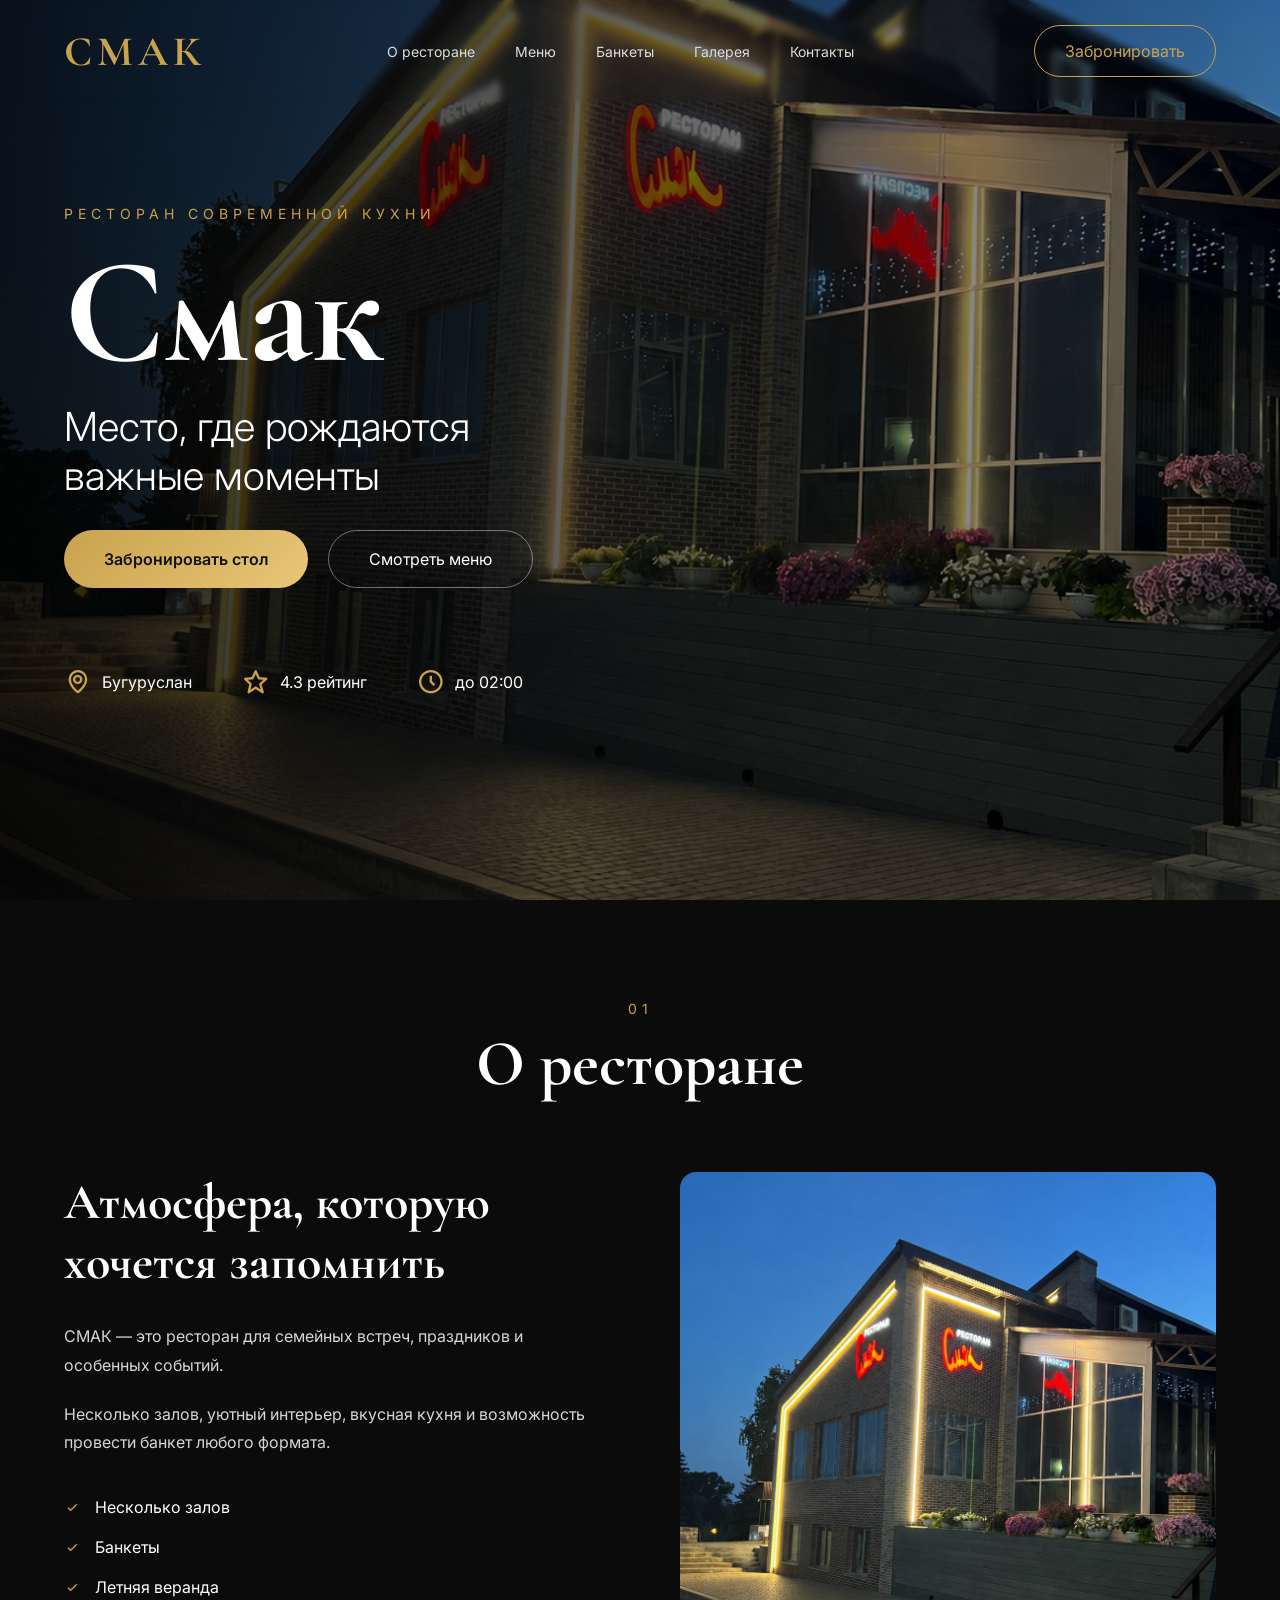
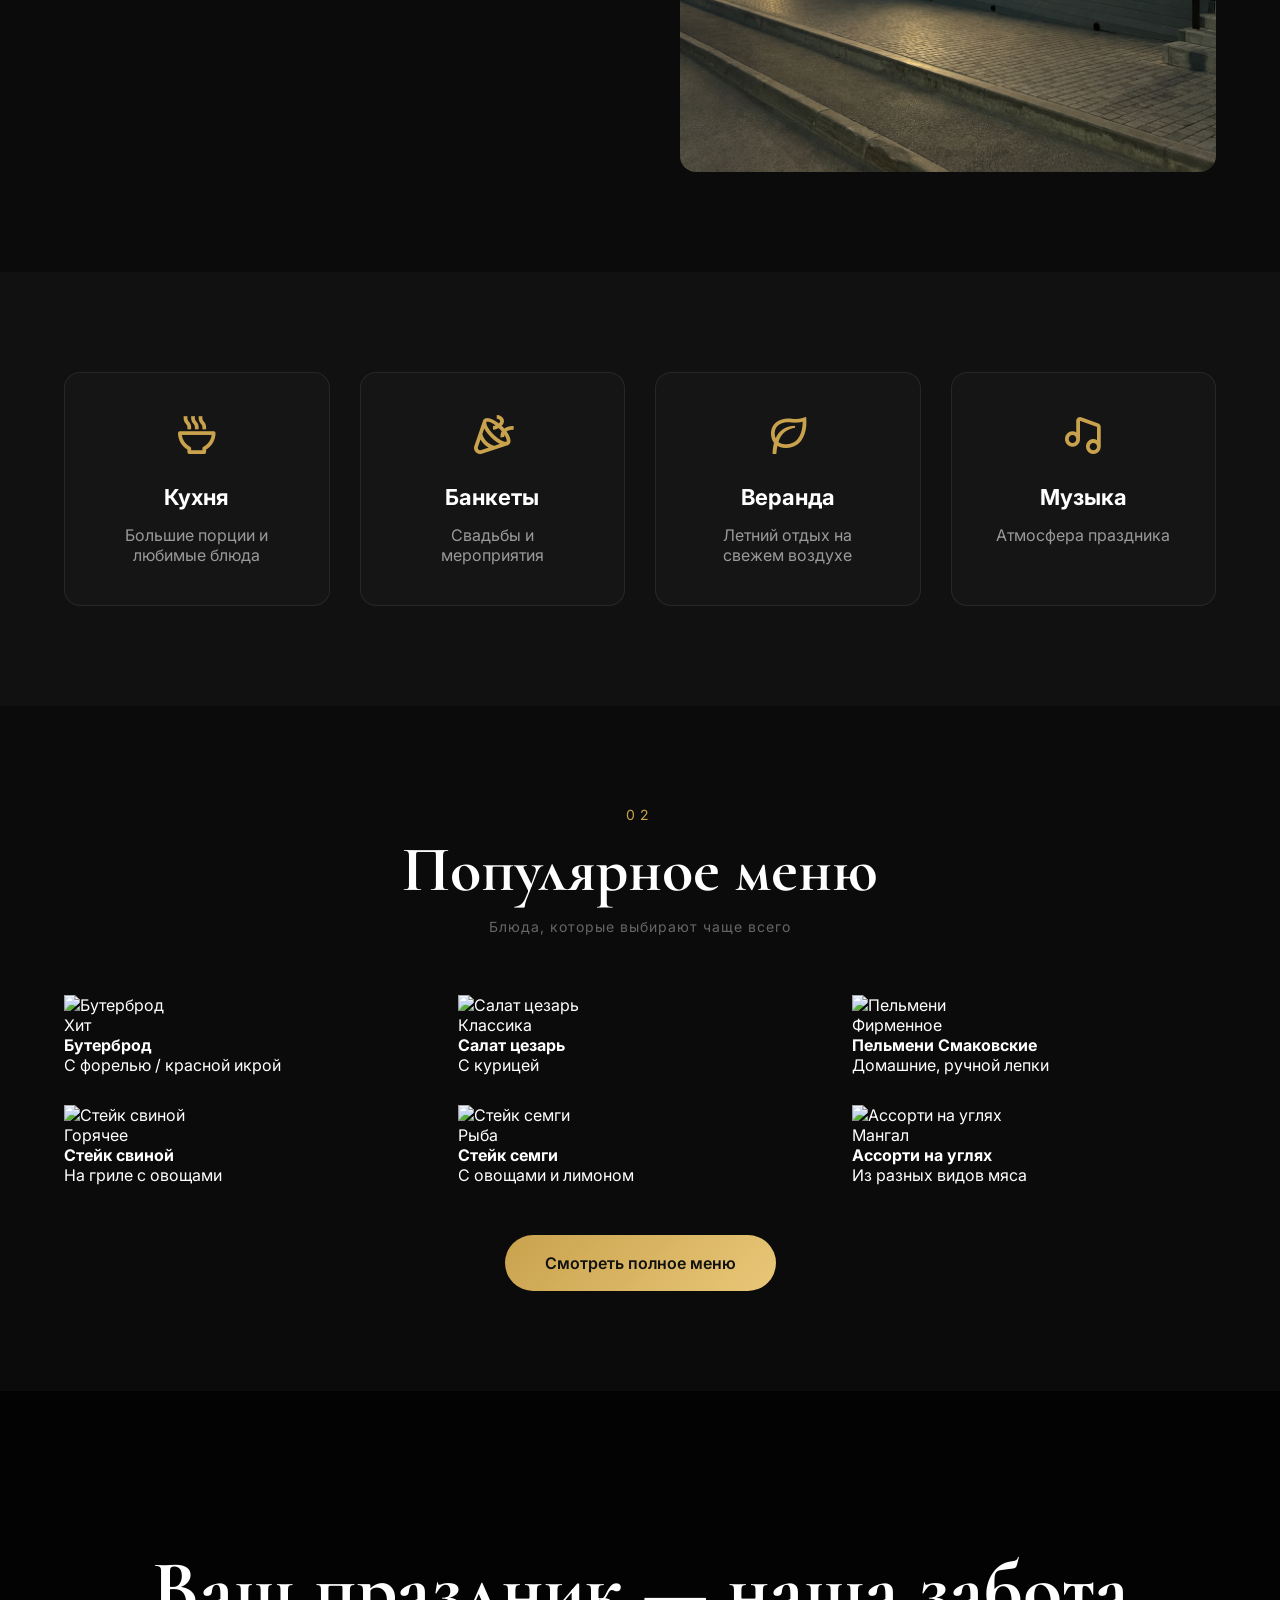
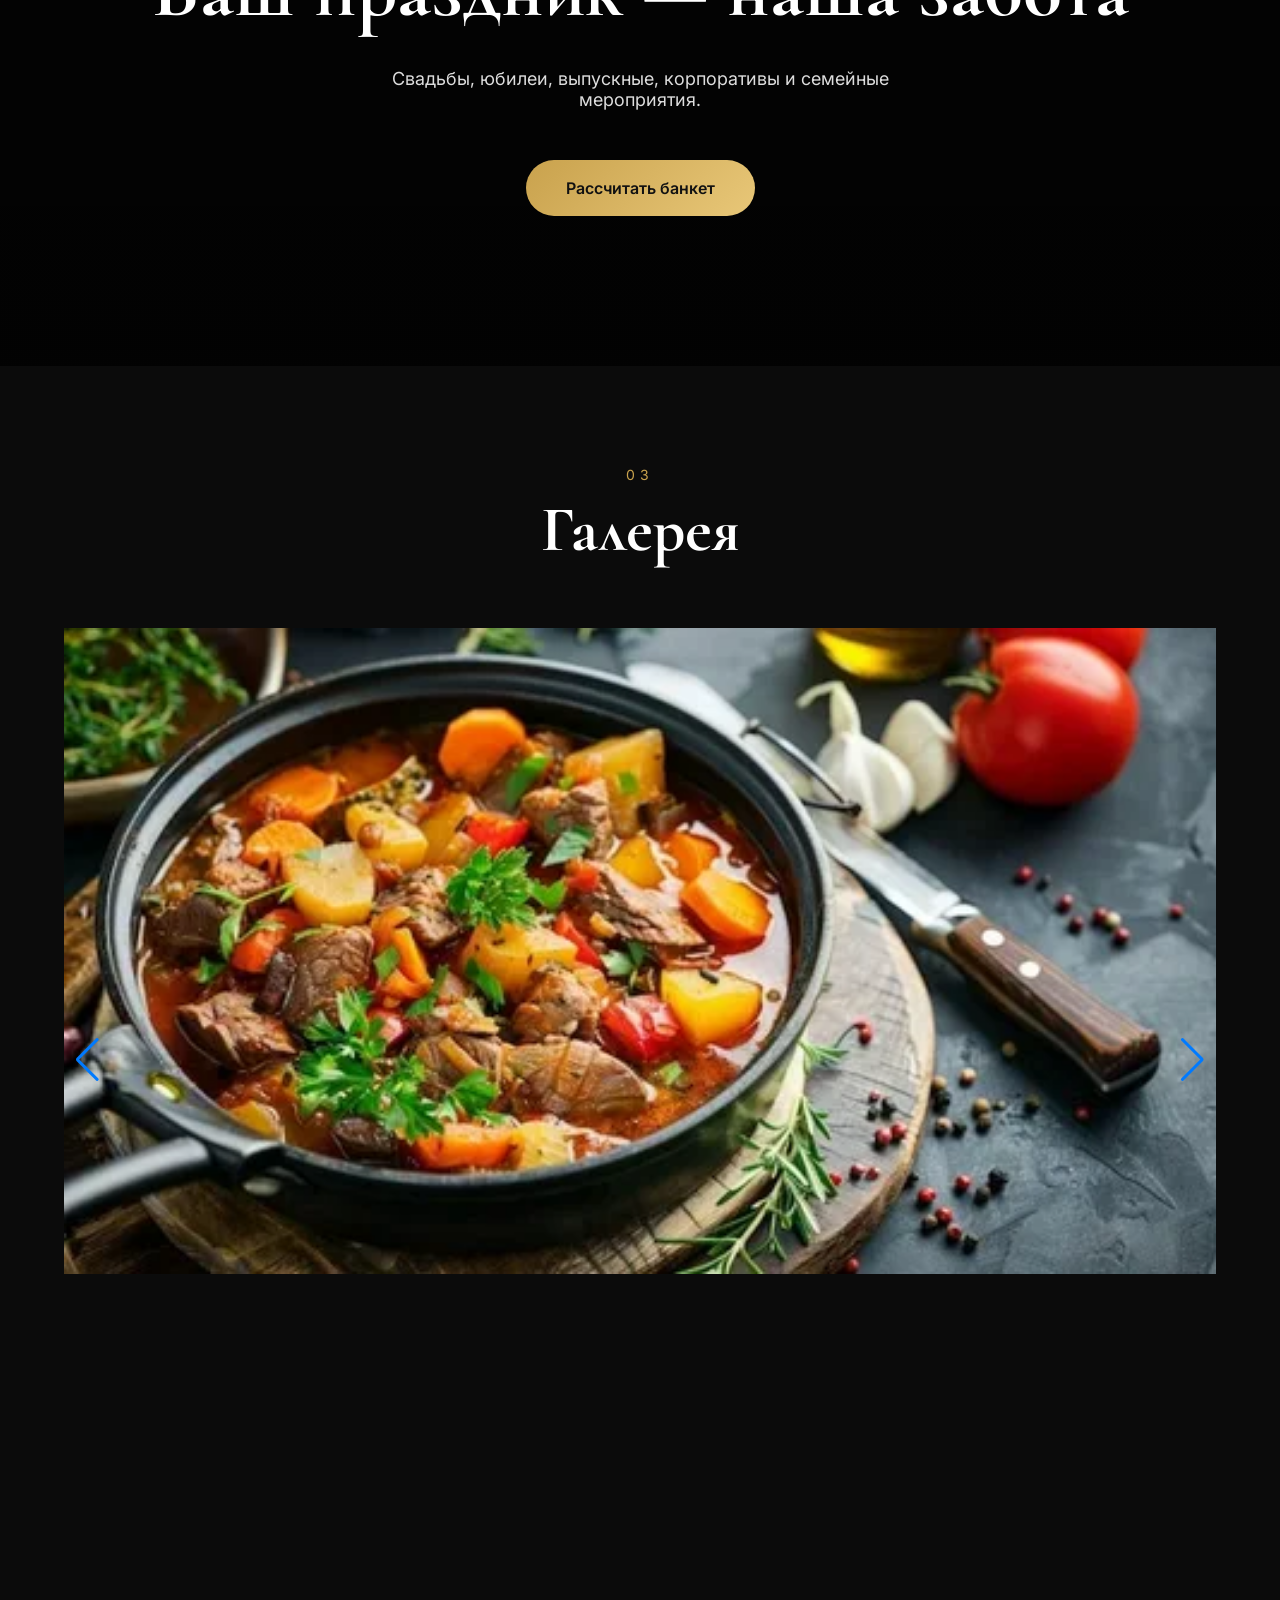
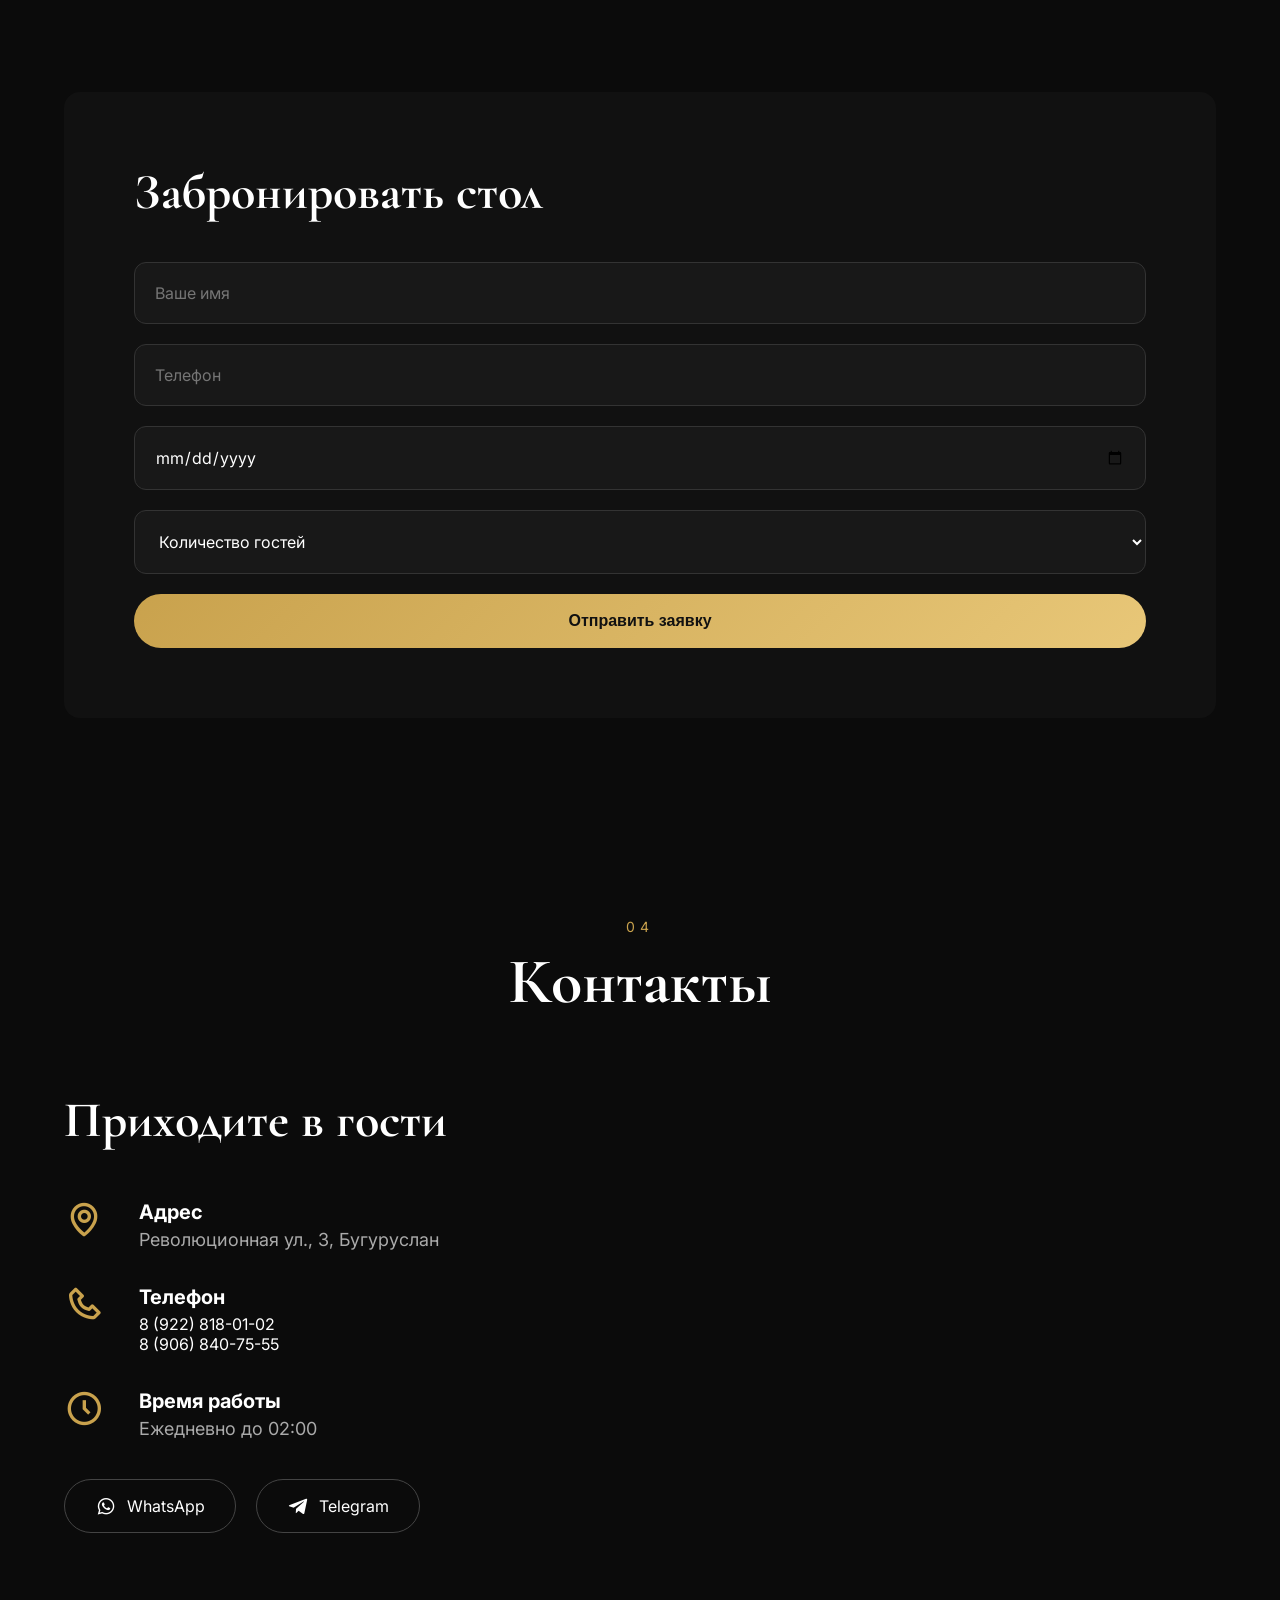
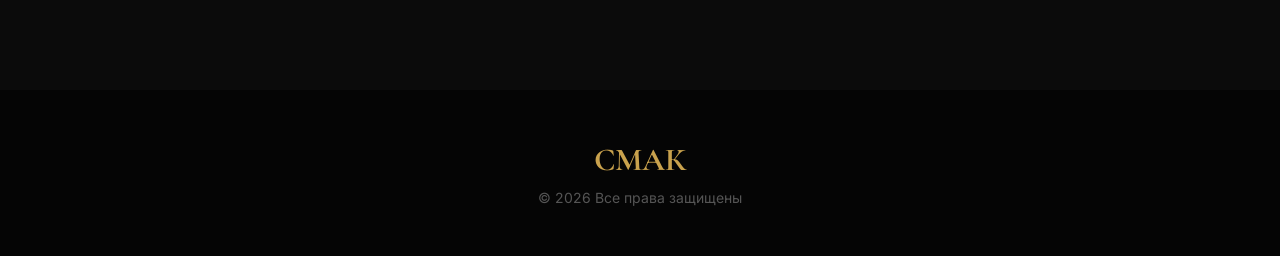
==== commit f62e5029: "Update index.html" ====
--- a/index.html
+++ b/index.html
@@ -107,39 +107,72 @@
     </div>
 </section>
 
-<!-- ===================== ПОПУЛЯРНОЕ МЕНЮ ===================== -->
+<!-- ===================== ПОПУЛЯРНОЕ МЕНЮ (СЕТКА С КАРТИНКАМИ) ===================== -->
 <section class="popular-menu section" id="menu">
     <div class="container">
         <div class="section-title">
             <span>02</span>
             <h2>Популярное меню</h2>
-        </div>
+            <p class="section-subtitle">Блюда, которые выбирают чаще всего</p>
+        </div>
+
         <div class="popular-grid">
-            <div class="dish">
-                <h3>Бутерброд</h3>
-                <p>С форелью / красной икрой</p>
-            </div>
-            <div class="dish">
-                <h3>Салат цезарь</h3>
-                <p>С курицей</p>
-            </div>
-            <div class="dish">
-                <h3>Пельмени Смаковские</h3>
-                <p>Домашние пельмени ручной лепки</p>
-            </div>
-            <div class="dish">
-                <h3>Стейк свиной</h3>
-                <p>На гриле с овощами</p>
-            </div>
-            <div class="dish">
-                <h3>Стейк семги</h3>
-                <p>С овощами и лимоном</p>
-            </div>
-            <div class="dish">
-                <h3>Ассорти на углях</h3>
-                <p>Из разных видов мяса</p>
-            </div>
-        </div>
+            <!-- 1 -->
+            <div class="popular-item popular-item--large">
+                <img src="7.jpg" alt="Бутерброд">
+                <div class="popular-overlay">
+                    <span class="popular-label">Хит</span>
+                    <h4>Бутерброд</h4>
+                    <p>С форелью / красной икрой</p>
+                </div>
+            </div>
+            <!-- 2 -->
+            <div class="popular-item">
+                <img src="6.jpg" alt="Салат цезарь">
+                <div class="popular-overlay">
+                    <span class="popular-label">Классика</span>
+                    <h4>Салат цезарь</h4>
+                    <p>С курицей</p>
+                </div>
+            </div>
+            <!-- 3 -->
+            <div class="popular-item">
+                <img src="5.jpg" alt="Пельмени">
+                <div class="popular-overlay">
+                    <span class="popular-label">Фирменное</span>
+                    <h4>Пельмени Смаковские</h4>
+                    <p>Домашние, ручной лепки</p>
+                </div>
+            </div>
+            <!-- 4 -->
+            <div class="popular-item">
+                <img src="9.jpg" alt="Стейк свиной">
+                <div class="popular-overlay">
+                    <span class="popular-label">Горячее</span>
+                    <h4>Стейк свиной</h4>
+                    <p>На гриле с овощами</p>
+                </div>
+            </div>
+            <!-- 5 -->
+            <div class="popular-item">
+                <img src="8.jpg" alt="Стейк семги">
+                <div class="popular-overlay">
+                    <span class="popular-label">Рыба</span>
+                    <h4>Стейк семги</h4>
+                    <p>С овощами и лимоном</p>
+                </div>
+            </div>
+            <!-- 6 -->
+            <div class="popular-item">
+                <img src="10.jpg" alt="Ассорти на углях">
+                <div class="popular-overlay">
+                    <span class="popular-label">Мангал</span>
+                    <h4>Ассорти на углях</h4>
+                    <p>Из разных видов мяса</p>
+                </div>
+            </div>
+        </div>
+
         <div class="menu-button-wrapper">
             <a href="menu.html" class="button">Смотреть полное меню</a>
         </div>
@@ -154,17 +187,29 @@
     </div>
 </section>
 
+<!-- ===================== ГАЛЕРЕЯ / СЛАЙДЕР ===================== -->
 <section class="gallery section" id="gallery">
     <div class="container">
         <div class="section-title">
             <span>03</span>
             <h2>Галерея</h2>
         </div>
-        <div class="gallery-grid">
-            <img src="1.jpg" alt="Интерьер ресторана">
-            <img src="1.jpg" alt="Блюдо ресторана">
-            <img src="1.jpg" alt="Зал ресторана">
-            <img src="1.jpg" alt="Атмосфера ресторана">
+
+        <div class="swiper gallerySwiper">
+            <div class="swiper-wrapper">
+                <div class="swiper-slide">
+                    <img src="1.jpg" alt="Интерьер ресторана">
+                </div>
+                <div class="swiper-slide">
+                    <img src="2.jpg" alt="Зал ресторана">
+                </div>
+                <div class="swiper-slide">
+                    <img src="3.jpg" alt="Блюдо ресторана">
+                </div>
+            </div>
+            <div class="swiper-pagination"></div>
+            <div class="swiper-button-next"></div>
+            <div class="swiper-button-prev"></div>
         </div>
     </div>
 </section>
@@ -175,11 +220,7 @@
         <div class="booking-box">
             <h2>Забронировать стол</h2>
 
-            <form action="https://formsubmit.co/hanrilife@gmail.com" method="POST">
-                <input type="hidden" name="_captcha" value="false">
-                <input type="hidden" name="_next" value="https://hanrilife-lgtm.github.io/Smak/">
-                <input type="hidden" name="_subject" value="Новая заявка с сайта СМАК">
-
+            <form id="bookingForm">
                 <input type="text" name="Имя" placeholder="Ваше имя" required>
                 <input type="tel" name="Телефон" placeholder="Телефон" required>
                 <input type="date" name="Дата" required>
@@ -256,3 +297,7 @@
 
 </body>
 </html>
+<script src="script.js"></script>
+
+</body>
+</html>
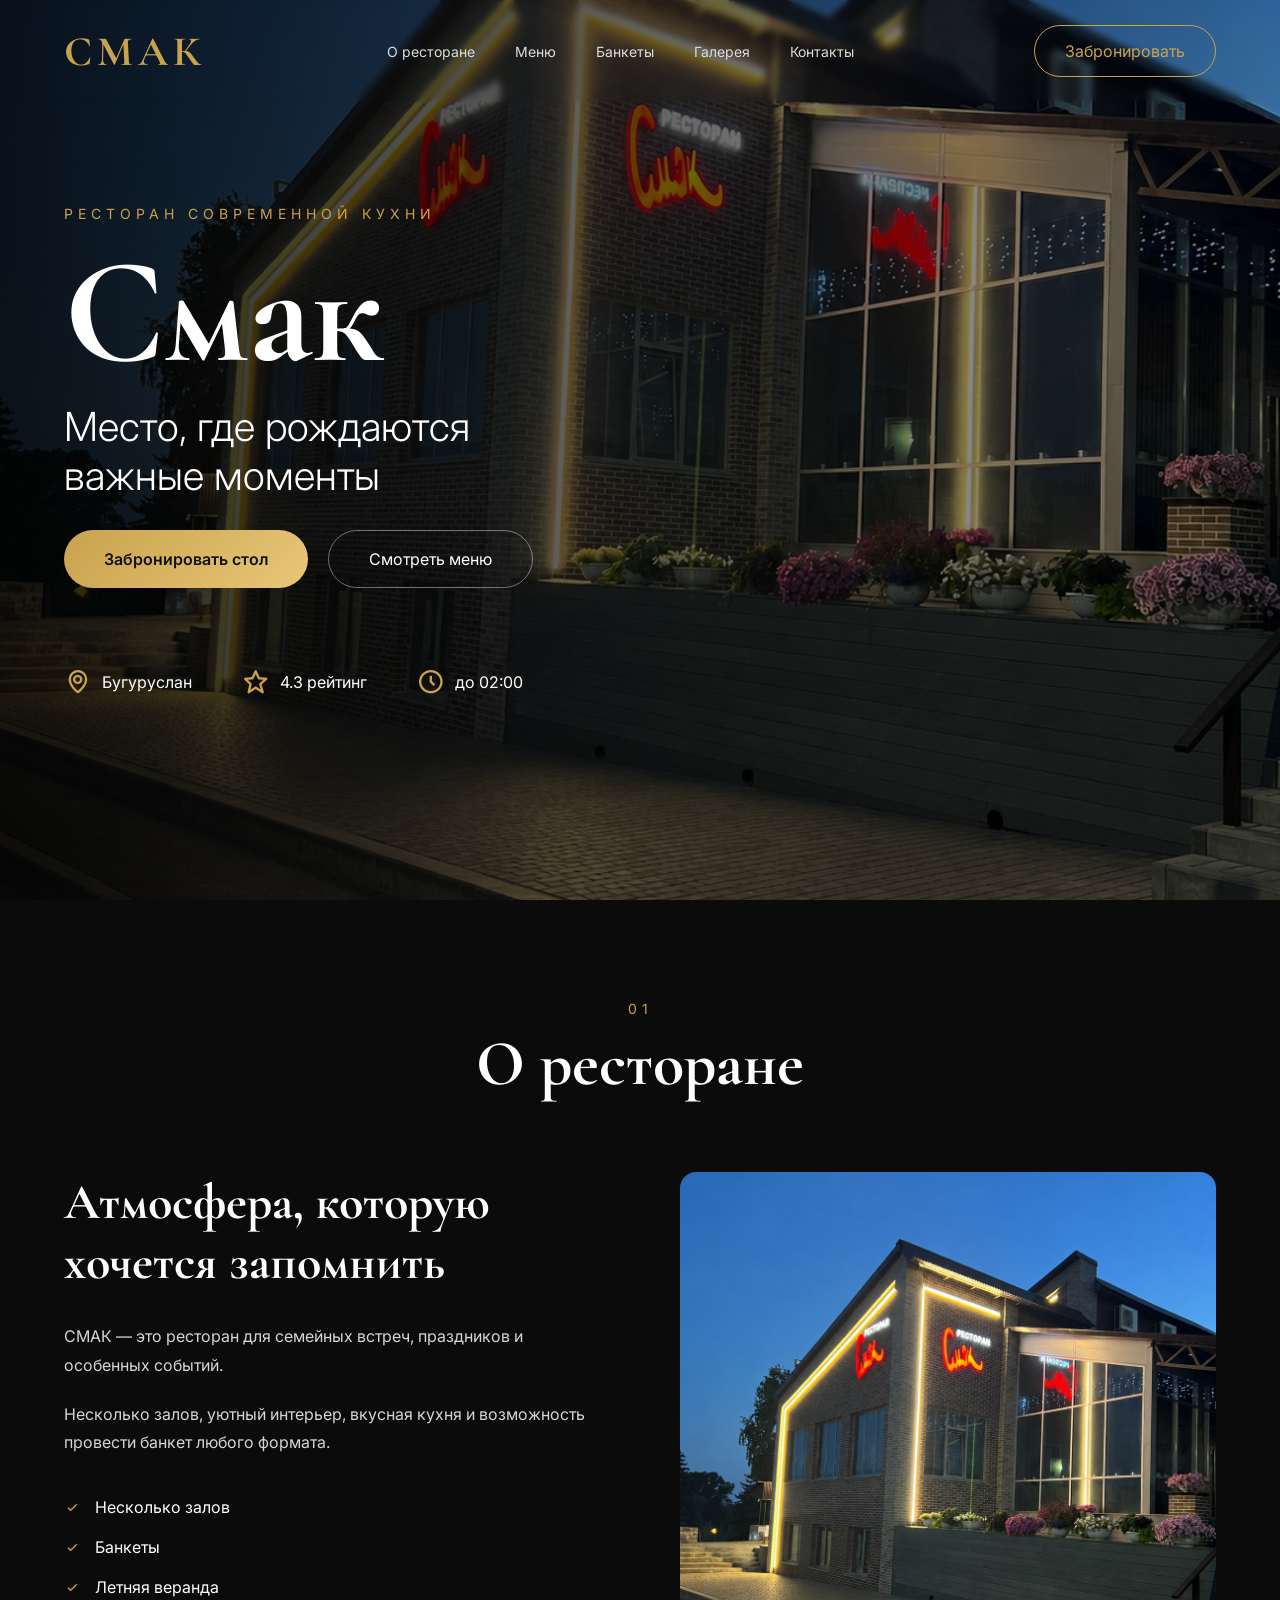
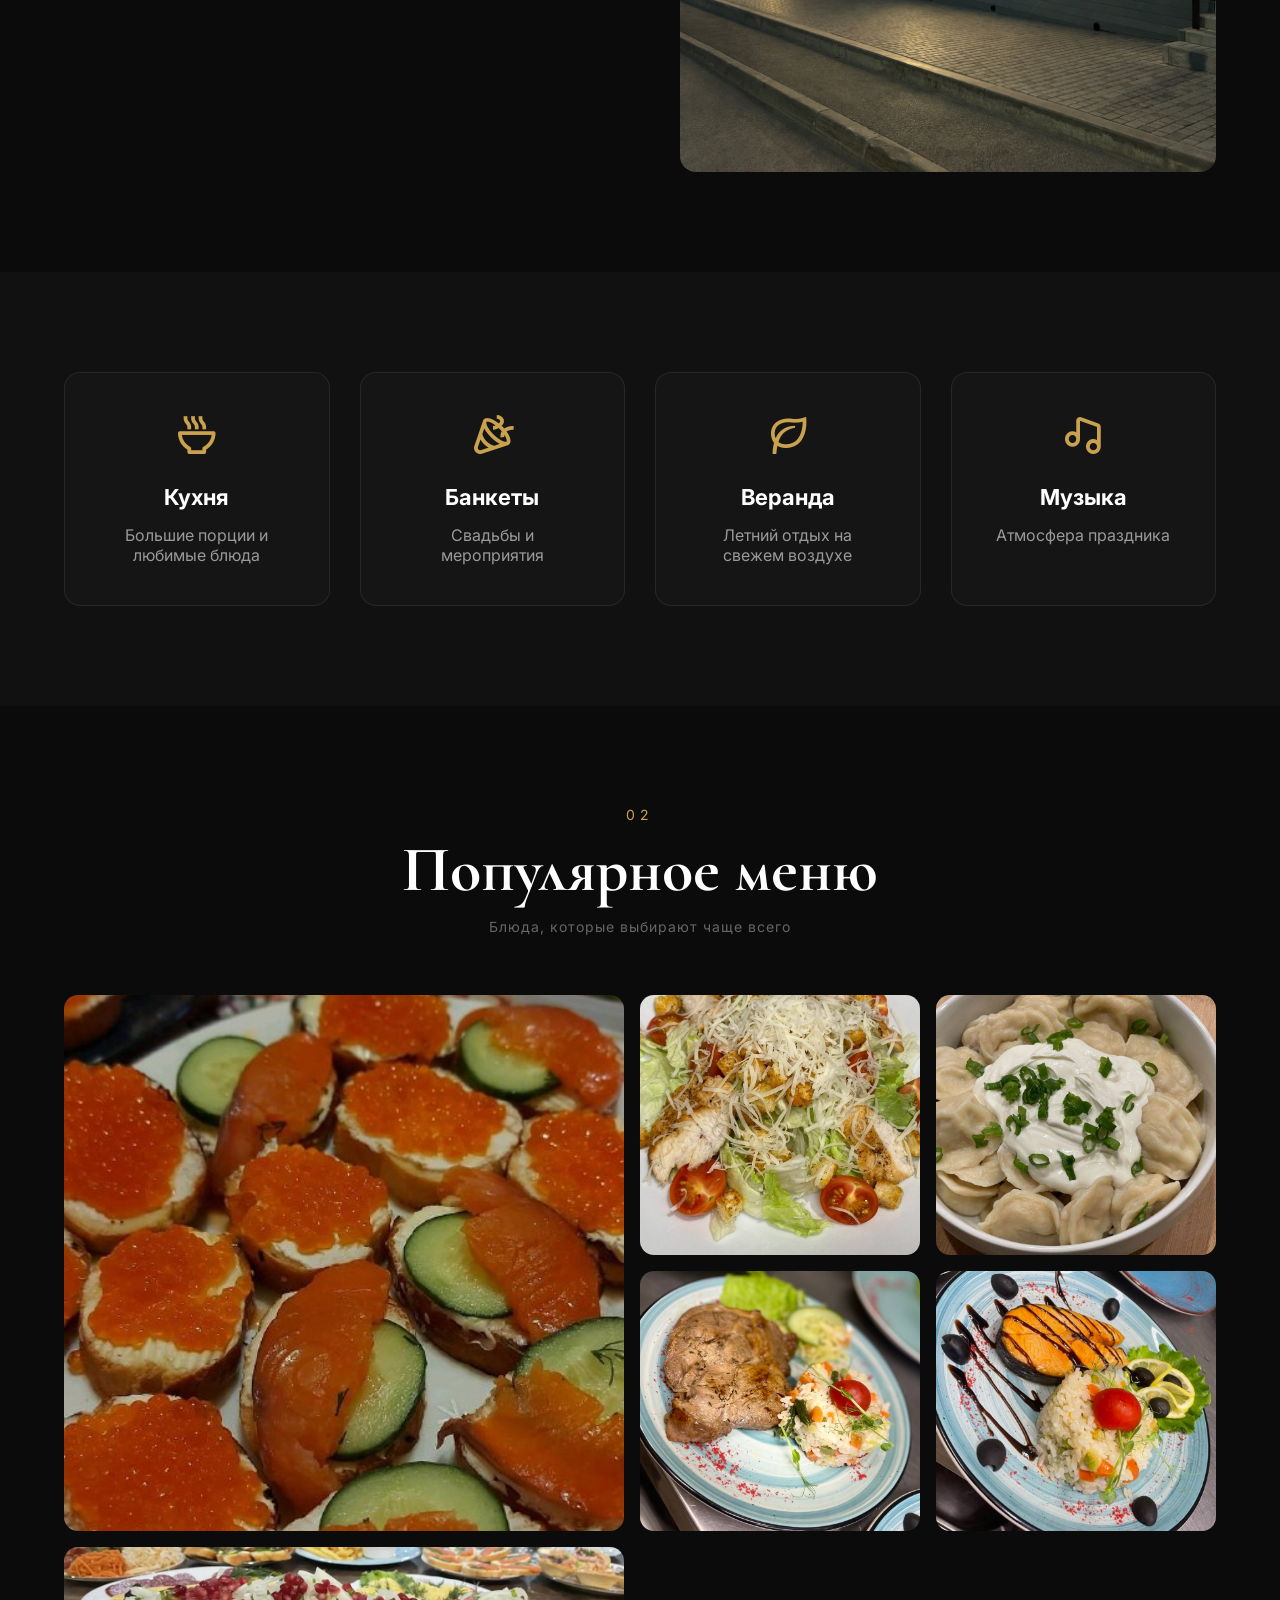
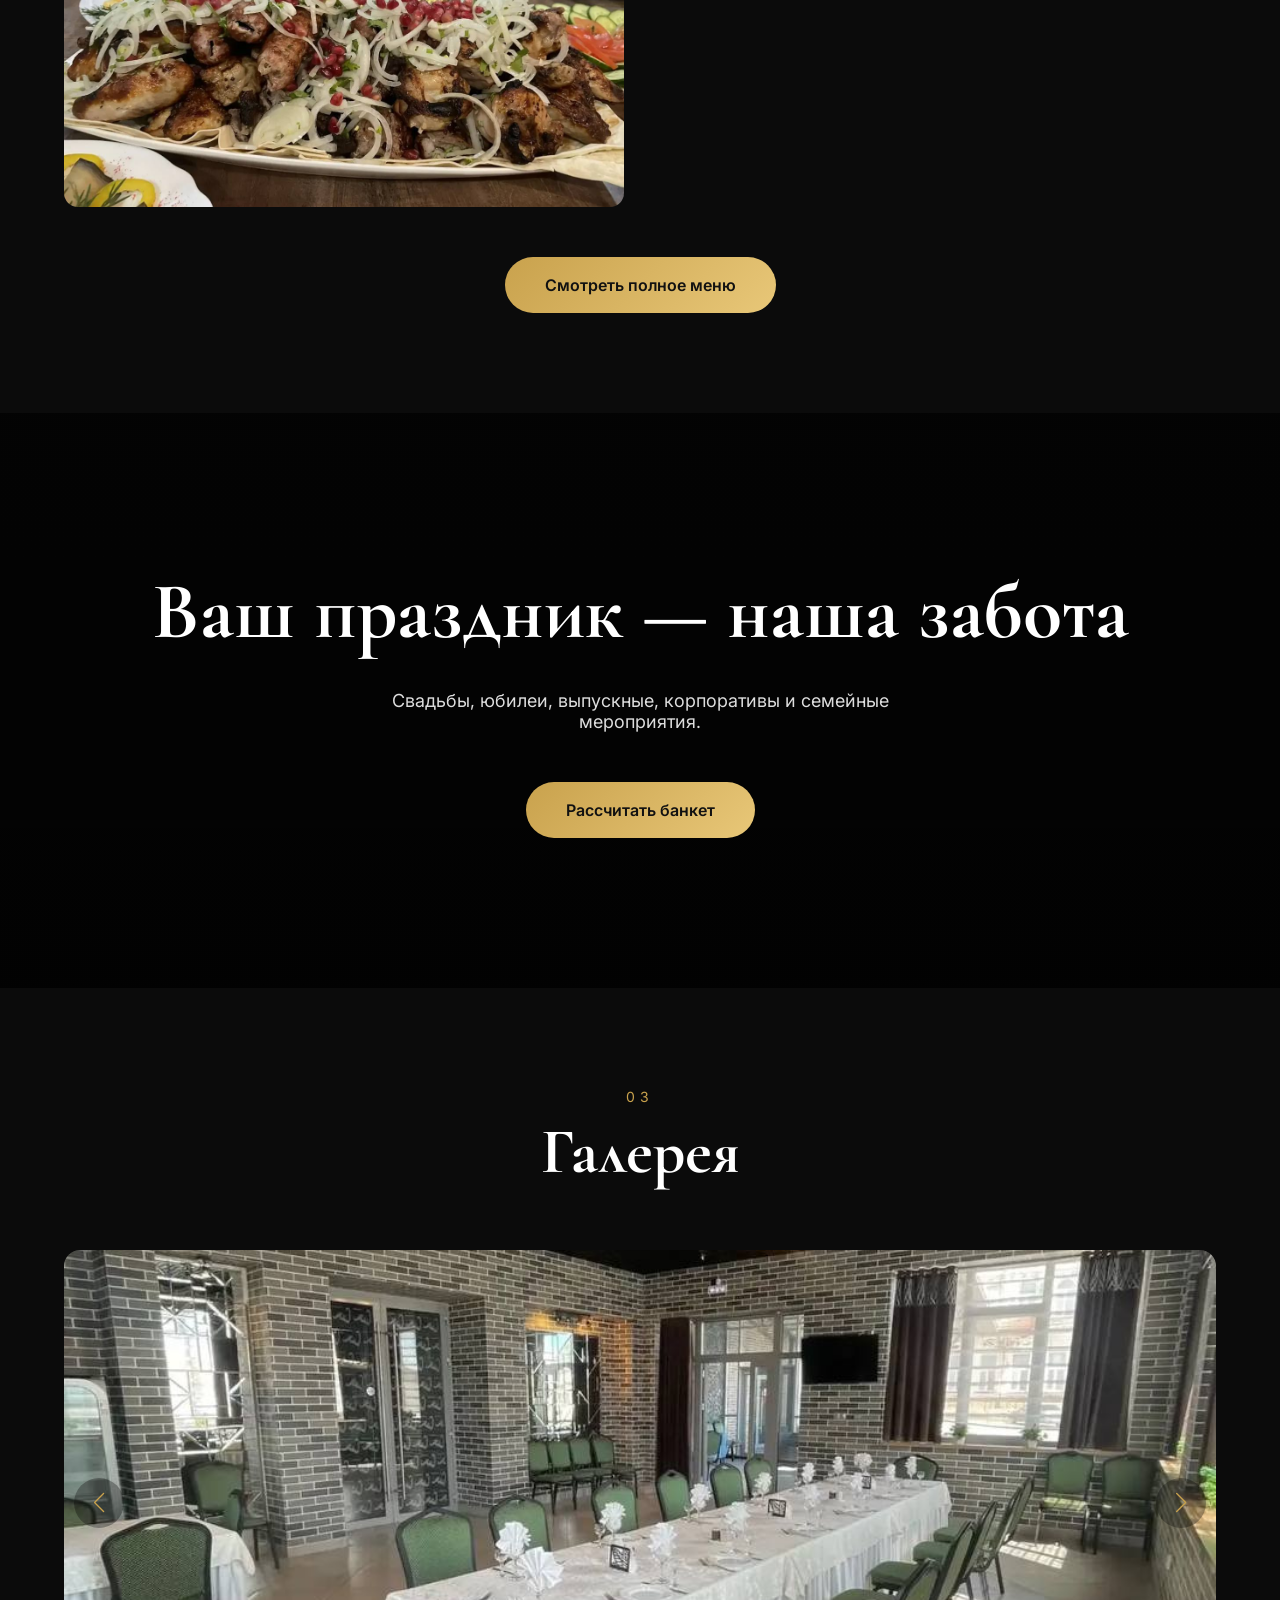
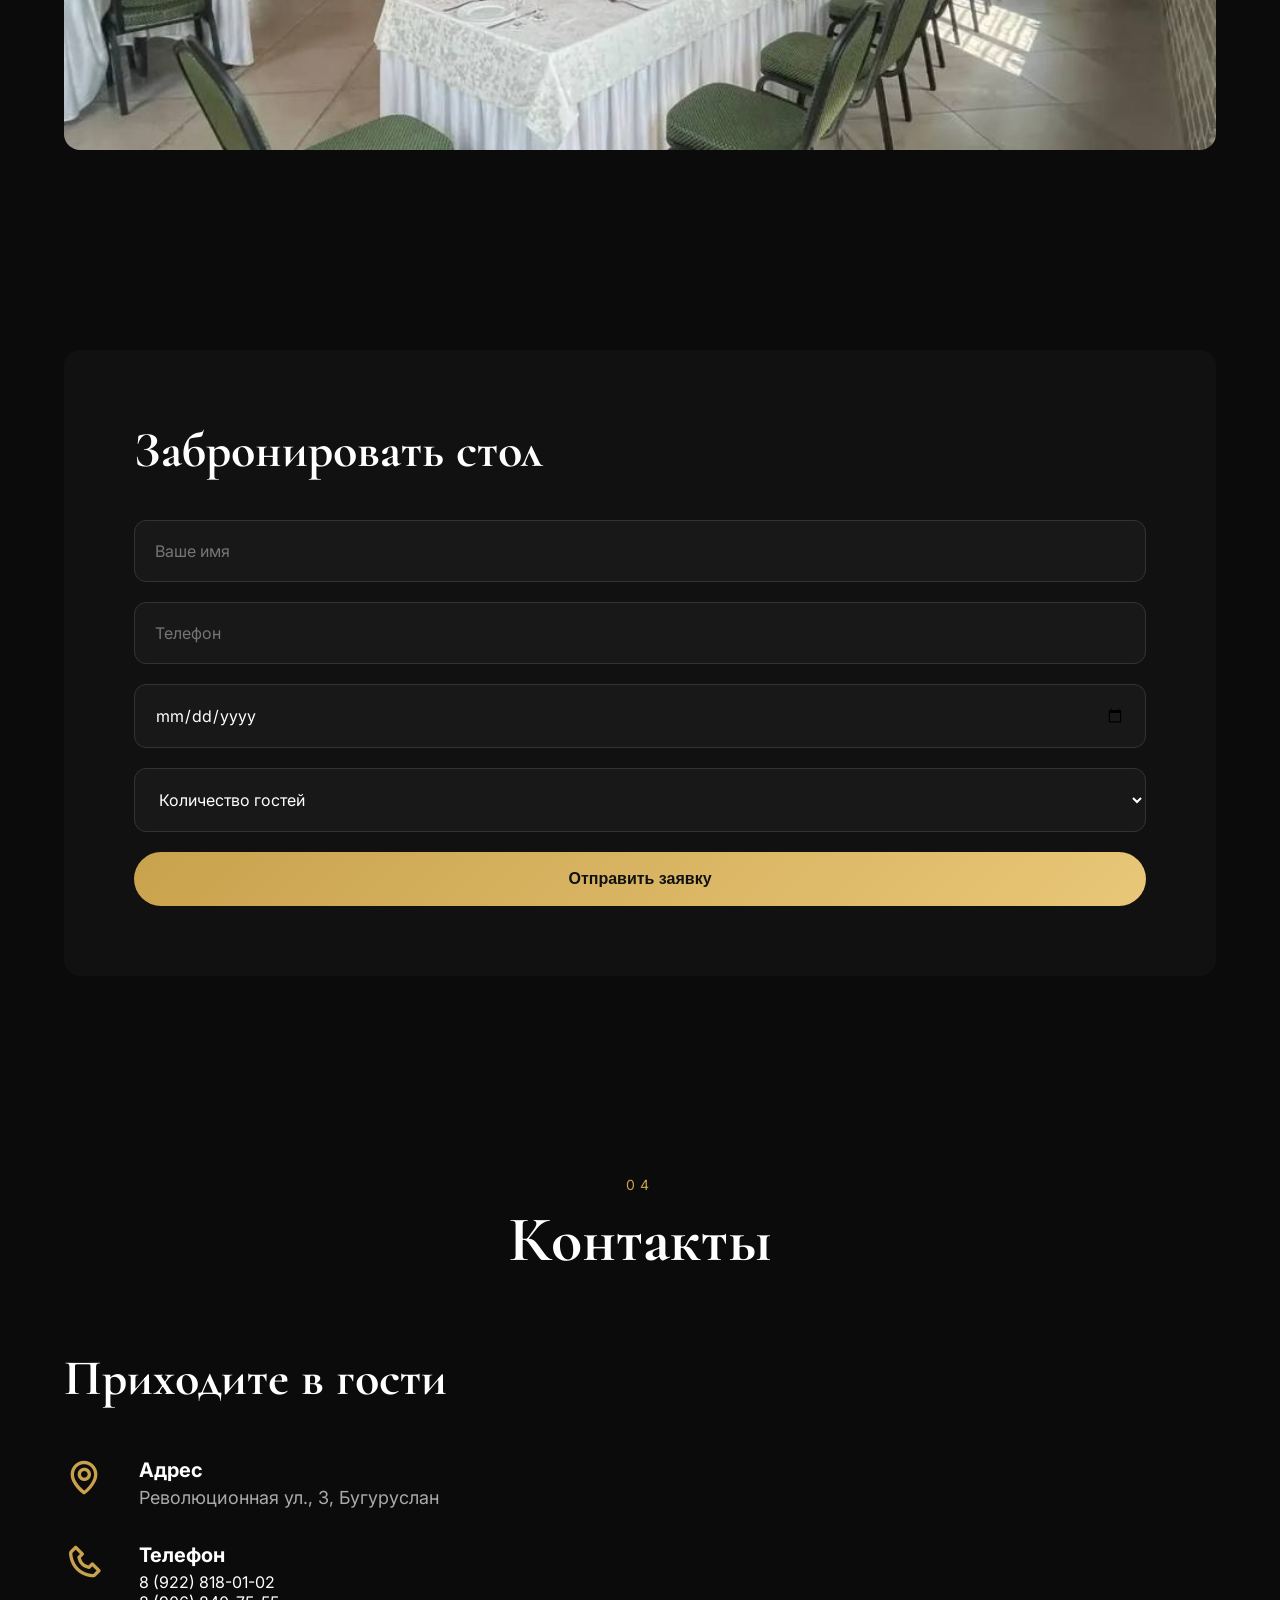
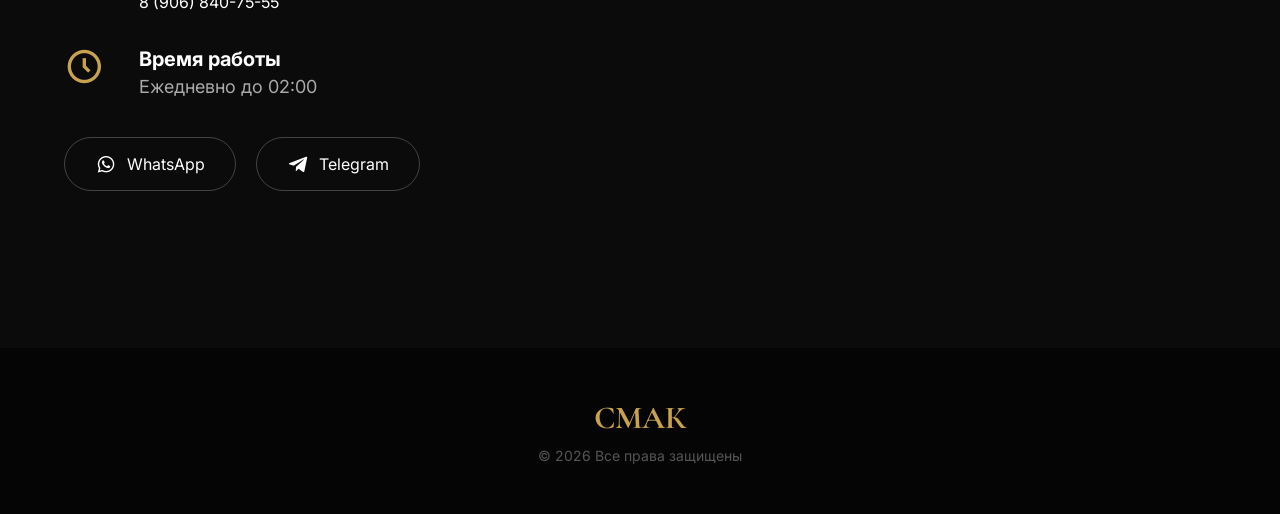
==== commit 3a3a316b: "Update index.html" ====
--- a/index.html
+++ b/index.html
@@ -297,7 +297,3 @@
 
 </body>
 </html>
-<script src="script.js"></script>
-
-</body>
-</html>
--- a/style.css
+++ b/style.css
@@ -710,104 +710,108 @@
 }
 
 /* =========================
-ПОПУЛЯРНОЕ МЕНЮ
+ПОПУЛЯРНОЕ МЕНЮ (СЕТКА С КАРТИНКАМИ)
 ========================= */
 
 .popular-grid {
     display: grid;
-    grid-template-columns: repeat(3, 1fr);
-    gap: 30px;
-    margin-top: 50px;
-}
-
-.popular-grid .dish {
-    background: #111;
-    border-radius: 16px;
-    padding: 40px 30px;
-    text-align: center;
-    transition: 0.4s;
-    border: 1px solid rgba(255, 255, 255, 0.05);
-    min-height: 150px;
+    grid-template-columns: 2fr 1fr 1fr;
+    grid-auto-rows: 260px;
+    gap: 16px;
+    margin-top: 40px;
+}
+
+.popular-item {
+    position: relative;
+    overflow: hidden;
+    border-radius: 14px;
+    cursor: default;
+}
+
+.popular-item--large {
+    grid-row: span 2;
+}
+
+.popular-item img {
+    width: 100%;
+    height: 100%;
+    object-fit: cover;
+    transition: transform 0.6s cubic-bezier(0.25, 0.46, 0.45, 0.94);
+}
+
+.popular-item:hover img {
+    transform: scale(1.06);
+}
+
+.popular-overlay {
+    position: absolute;
+    bottom: 0;
+    left: 0;
+    right: 0;
+    padding: 30px 24px 20px;
+    background: linear-gradient(0deg, rgba(0,0,0,0.75) 0%, transparent 100%);
+    opacity: 0;
+    transition: opacity 0.4s ease;
     display: flex;
     flex-direction: column;
-    justify-content: center;
-}
-
-.popular-grid .dish:hover {
-    transform: translateY(-10px);
-    border-color: var(--gold);
-}
-
-.popular-grid .dish h3 {
+    align-items: flex-start;
+    justify-content: flex-end;
+}
+
+.popular-item:hover .popular-overlay {
+    opacity: 1;
+}
+
+.popular-label {
+    display: inline-block;
+    background: var(--gold);
+    color: #111;
+    padding: 4px 16px;
+    border-radius: 20px;
+    font-size: 11px;
+    font-weight: 600;
+    letter-spacing: 0.5px;
+    text-transform: uppercase;
+    font-family: 'Inter', sans-serif;
+    margin-bottom: 8px;
+}
+
+.popular-overlay h4 {
     font-family: 'Cormorant Garamond', serif;
-    font-size: 28px;
-    margin-bottom: 8px;
-}
-
-.popular-grid .dish p {
-    color: #999;
-    font-size: 14px;
-}
-
+    font-size: 24px;
+    color: #fff;
+    margin: 0 0 4px;
+    font-weight: 600;
+}
+
+.popular-overlay p {
+    font-size: 13px;
+    color: #ccc;
+    margin: 0;
+}
+
+/* Адаптив */
 @media (max-width: 992px) {
     .popular-grid {
-        gap: 20px;
-    }
-
-    .popular-grid .dish {
-        padding: 30px 20px;
-        min-height: 130px;
-    }
-
-    .popular-grid .dish h3 {
-        font-size: 24px;
-    }
-}
-
-@media (max-width: 768px) {
-    .popular-grid {
         grid-template-columns: 1fr 1fr;
-        gap: 15px;
-        margin-top: 30px;
-    }
-
-    .popular-grid .dish {
-        padding: 25px 20px;
-        min-height: 110px;
-    }
-
-    .popular-grid .dish h3 {
-        font-size: 20px;
-    }
-
-    .popular-grid .dish p {
-        font-size: 13px;
-    }
-}
-
-@media (max-width: 480px) {
+        grid-auto-rows: 220px;
+    }
+    .popular-item--large {
+        grid-row: span 1;
+        grid-column: span 2;
+    }
+}
+
+@media (max-width: 600px) {
     .popular-grid {
         grid-template-columns: 1fr;
-        gap: 12px;
-        margin-top: 20px;
-    }
-
-    .popular-grid .dish {
-        padding: 20px 16px;
-        min-height: 90px;
-    }
-
-    .popular-grid .dish h3 {
+        grid-auto-rows: 200px;
+    }
+    .popular-item--large {
+        grid-column: span 1;
+    }
+    .popular-overlay h4 {
         font-size: 18px;
-        margin-bottom: 4px;
-    }
-
-    .popular-grid .dish p {
-        font-size: 12px;
-    }
-
-    .menu-button-wrapper {
-        margin-top: 30px;
     }
 }
 
@@ -871,47 +875,70 @@
 }
 
 /* =========================
-GALLERY
-========================= */
-
-.gallery-grid {
-    margin-top: 70px;
-    display: grid;
-    grid-template-columns: repeat(4, 1fr);
-    gap: 20px;
-}
-
-.gallery-grid img {
-    height: 300px;
+GALLERY (слайдер)
+========================= */
+
+.gallerySwiper {
+    width: 100%;
+    height: 500px;
+    border-radius: 16px;
+    overflow: hidden;
+    position: relative;
+    margin-top: 40px;
+}
+
+.gallerySwiper .swiper-slide {
+    width: 100%;
+    height: 100%;
+}
+
+.gallerySwiper .swiper-slide img {
+    width: 100%;
+    height: 100%;
     object-fit: cover;
-    transition: 0.4s;
-    border-radius: 12px;
-}
-
-.gallery-grid img:hover {
-    transform: scale(1.05);
-}
-
-@media (max-width: 992px) {
-    .gallery-grid {
-        grid-template-columns: repeat(2, 1fr);
-        gap: 15px;
-    }
-
-    .gallery-grid img {
-        height: 250px;
-    }
-}
-
-@media (max-width: 480px) {
-    .gallery-grid {
-        grid-template-columns: 1fr;
-        gap: 12px;
-        margin-top: 30px;
-    }
-
-    .gallery-grid img {
-        height: 200px;
+}
+
+.gallerySwiper .swiper-pagination-bullet {
+    background: var(--gold);
+    opacity: 0.5;
+}
+
+.gallerySwiper .swiper-pagination-bullet-active {
+    opacity: 1;
+}
+
+.gallerySwiper .swiper-button-next,
+.gallerySwiper .swiper-button-prev {
+    color: var(--gold);
+    background: rgba(0, 0, 0, 0.3);
+    width: 50px;
+    height: 50px;
+    border-radius: 50%;
+    transition: 0.3s;
+}
+
+.gallerySwiper .swiper-button-next:hover,
+.gallerySwiper .swiper-button-prev:hover {
+    background: rgba(0, 0, 0, 0.6);
+}
+
+.gallerySwiper .swiper-button-next::after,
+.gallerySwiper .swiper-button-prev::after {
+    font-size: 20px;
+}
+
+@media (max-width: 768px) {
+    .gallerySwiper {
+        height: 300px;
+    }
+    .gallerySwiper .swiper-button-next,
+    .gallerySwiper .swiper-button-prev {
+        width: 35px;
+        height: 35px;
+    }
+    .gallerySwiper .swiper-button-next::after,
+    .gallerySwiper .swiper-button-prev::after {
+        font-size: 14px;
     }
 }
 
@@ -1536,7 +1563,7 @@
 }
 
 /* =========================
-КАРТОЧКИ БЛЮД
+КАРТОЧКИ БЛЮД (для страницы menu.html)
 ========================= */
 
 .menu-item {
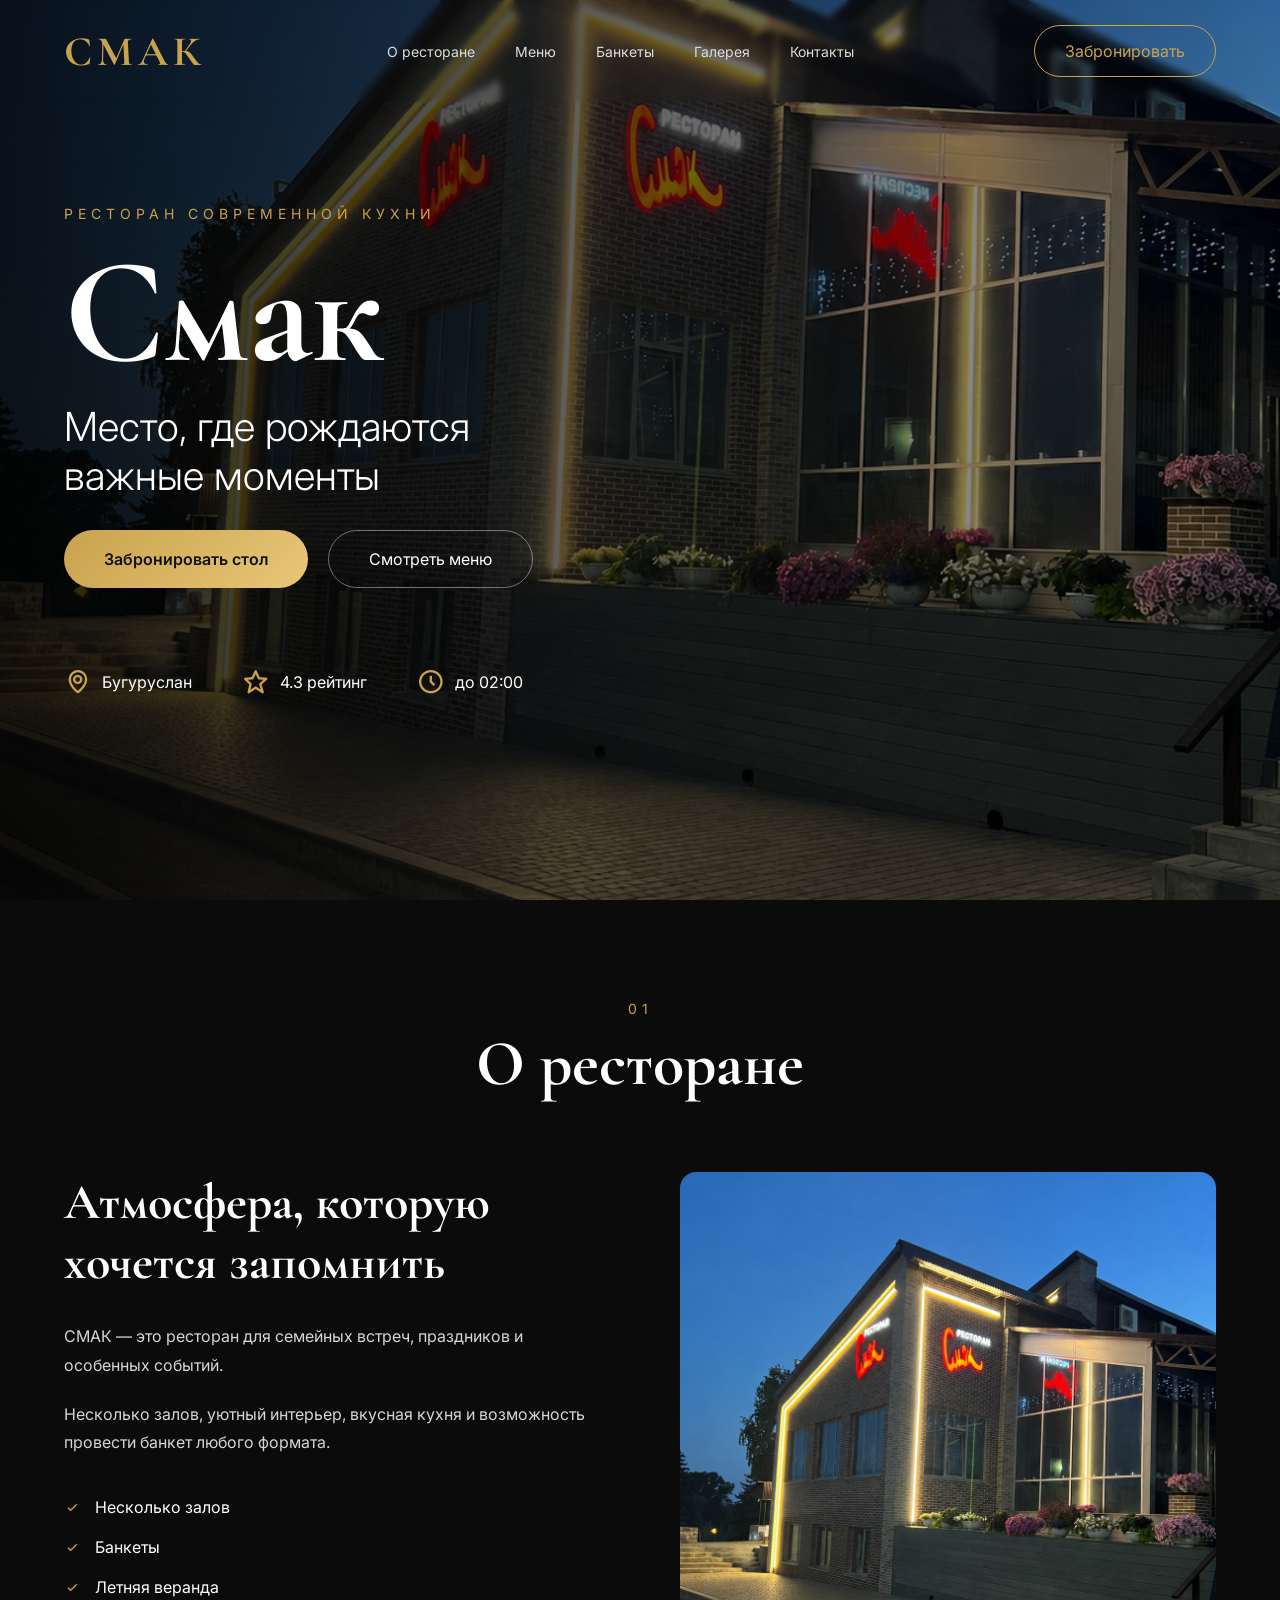
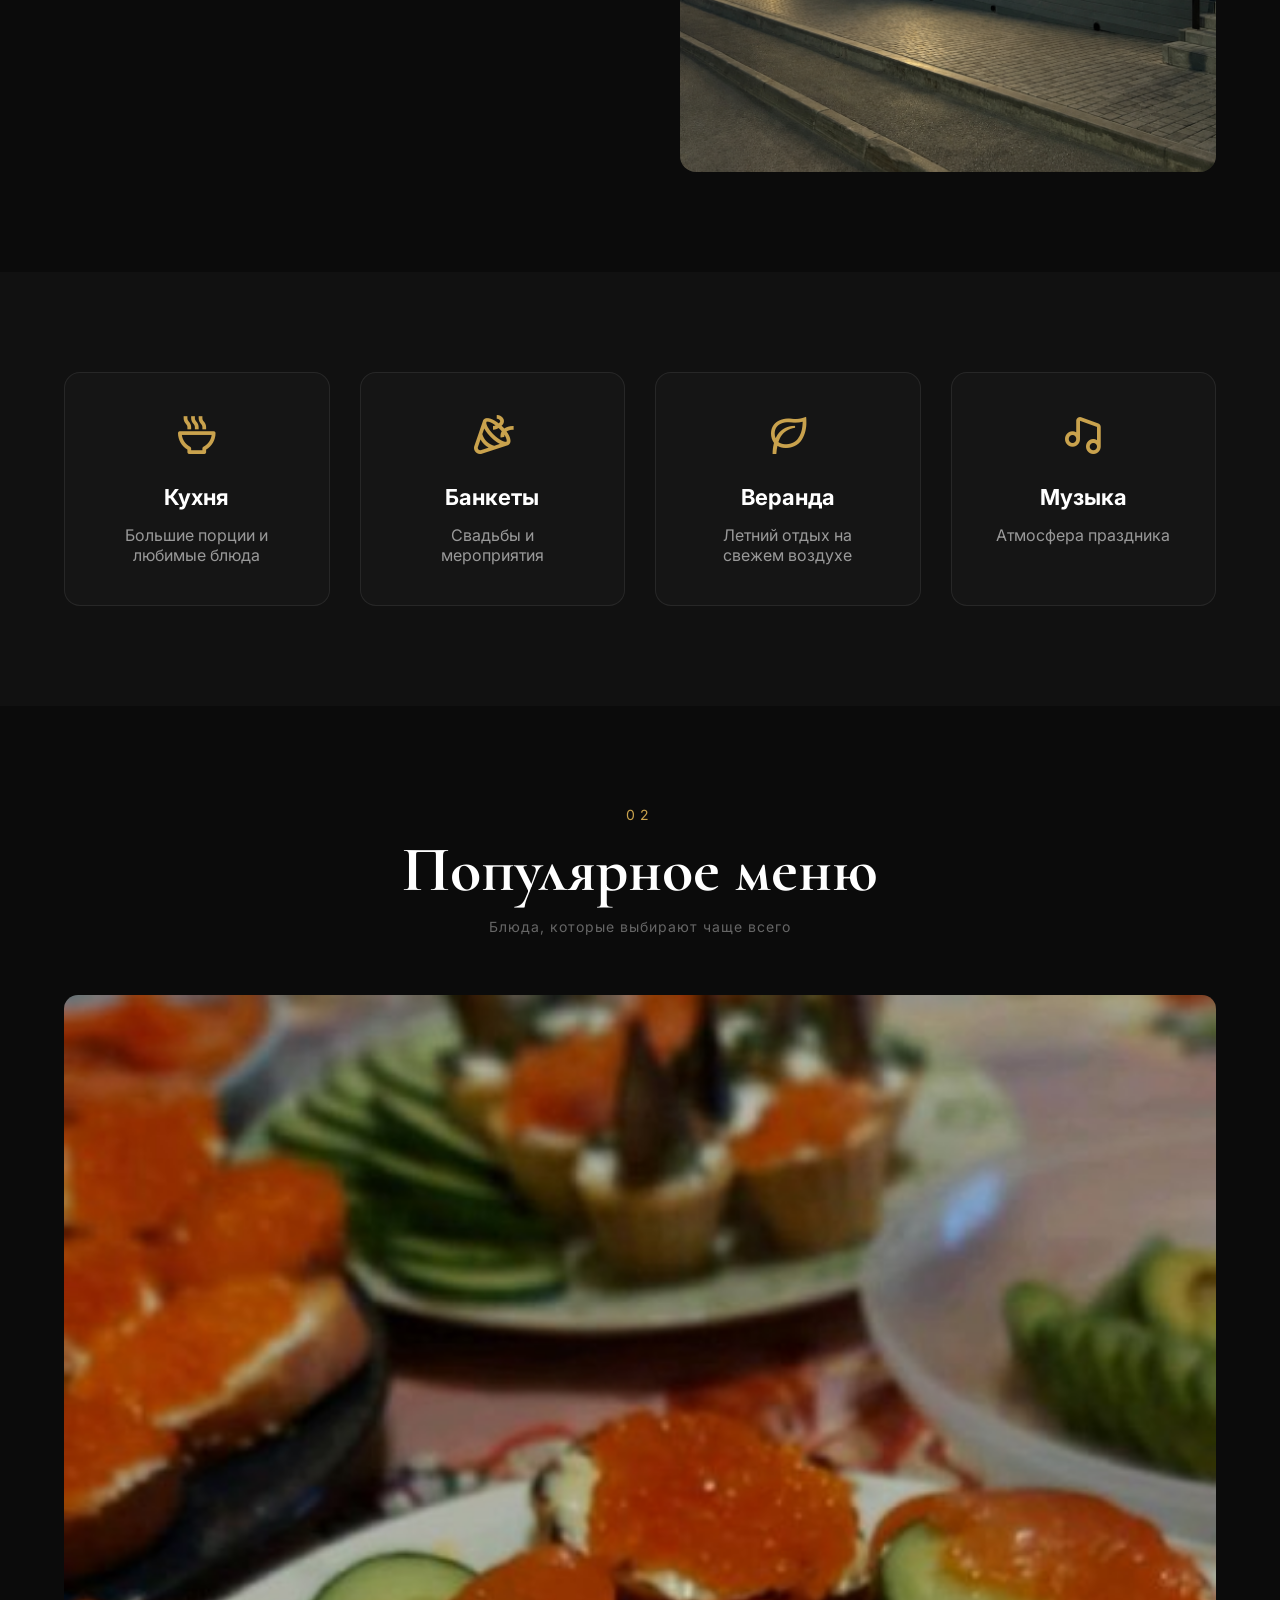
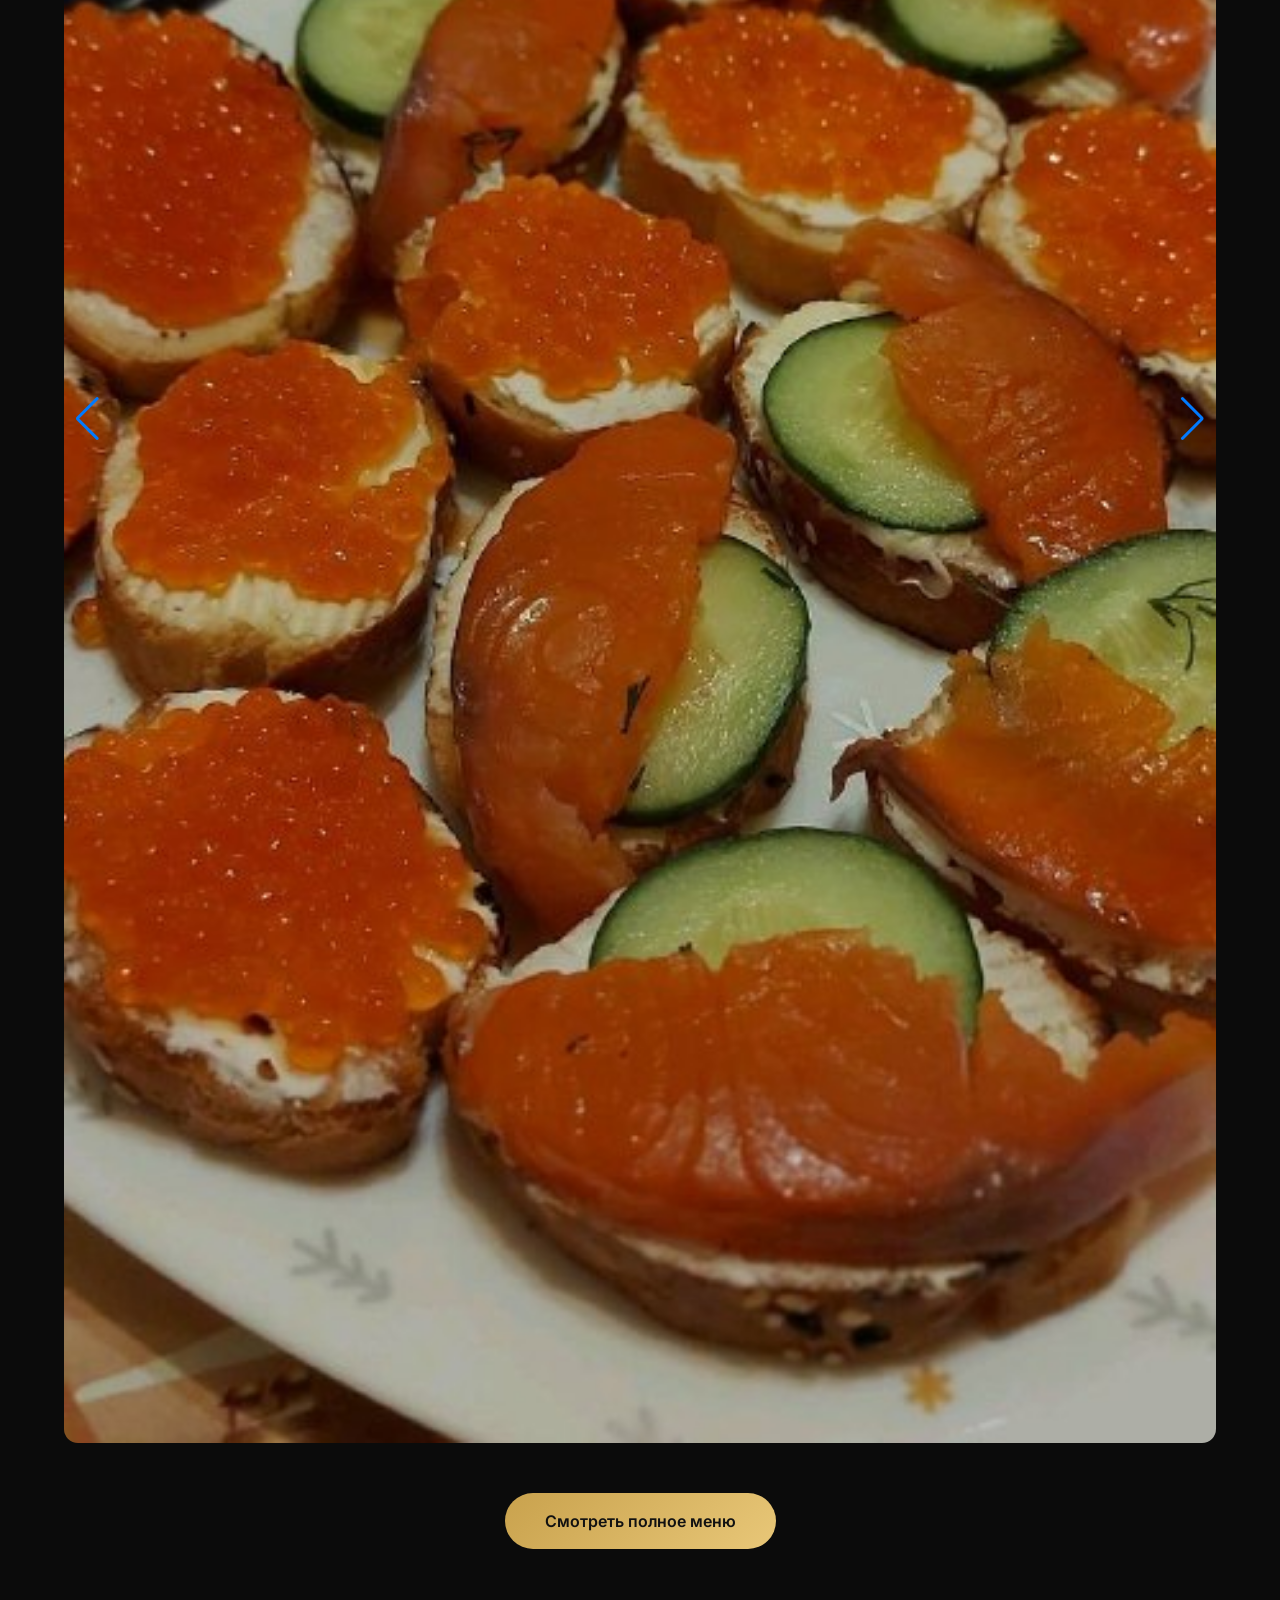
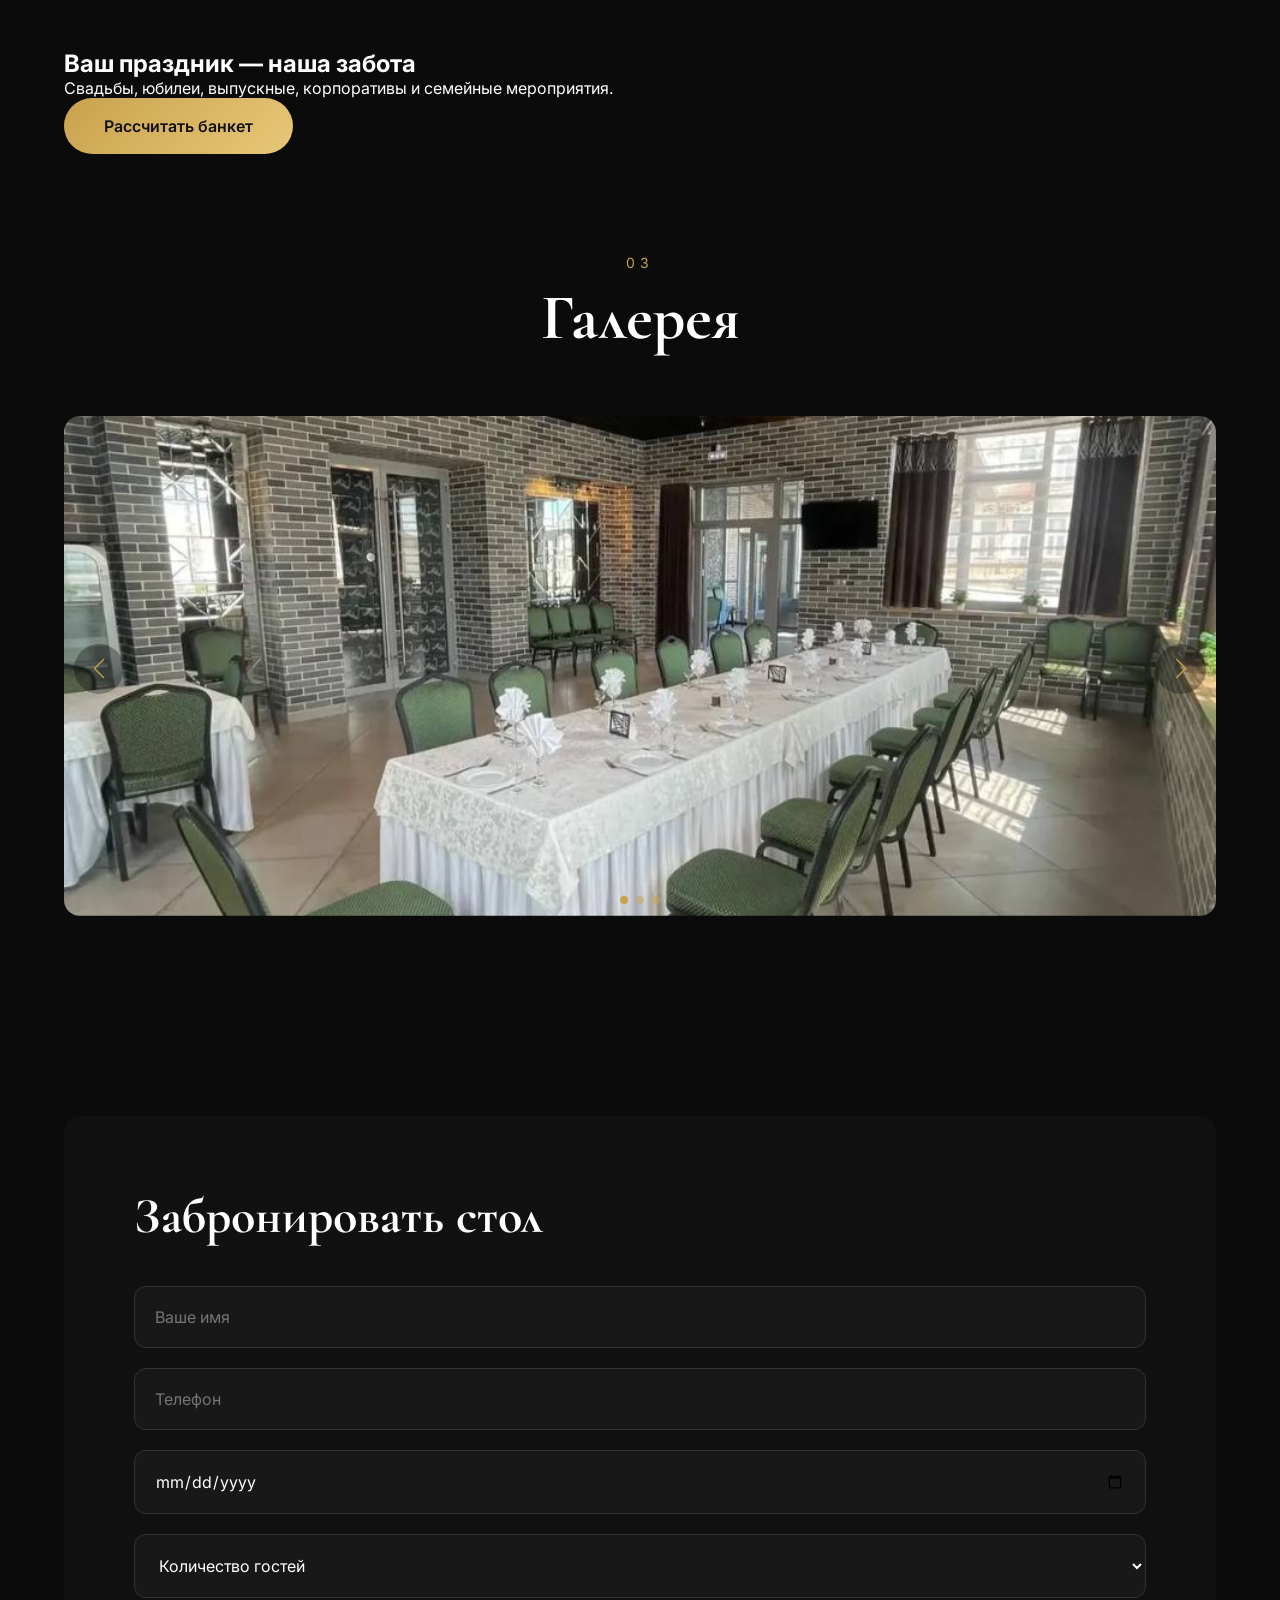
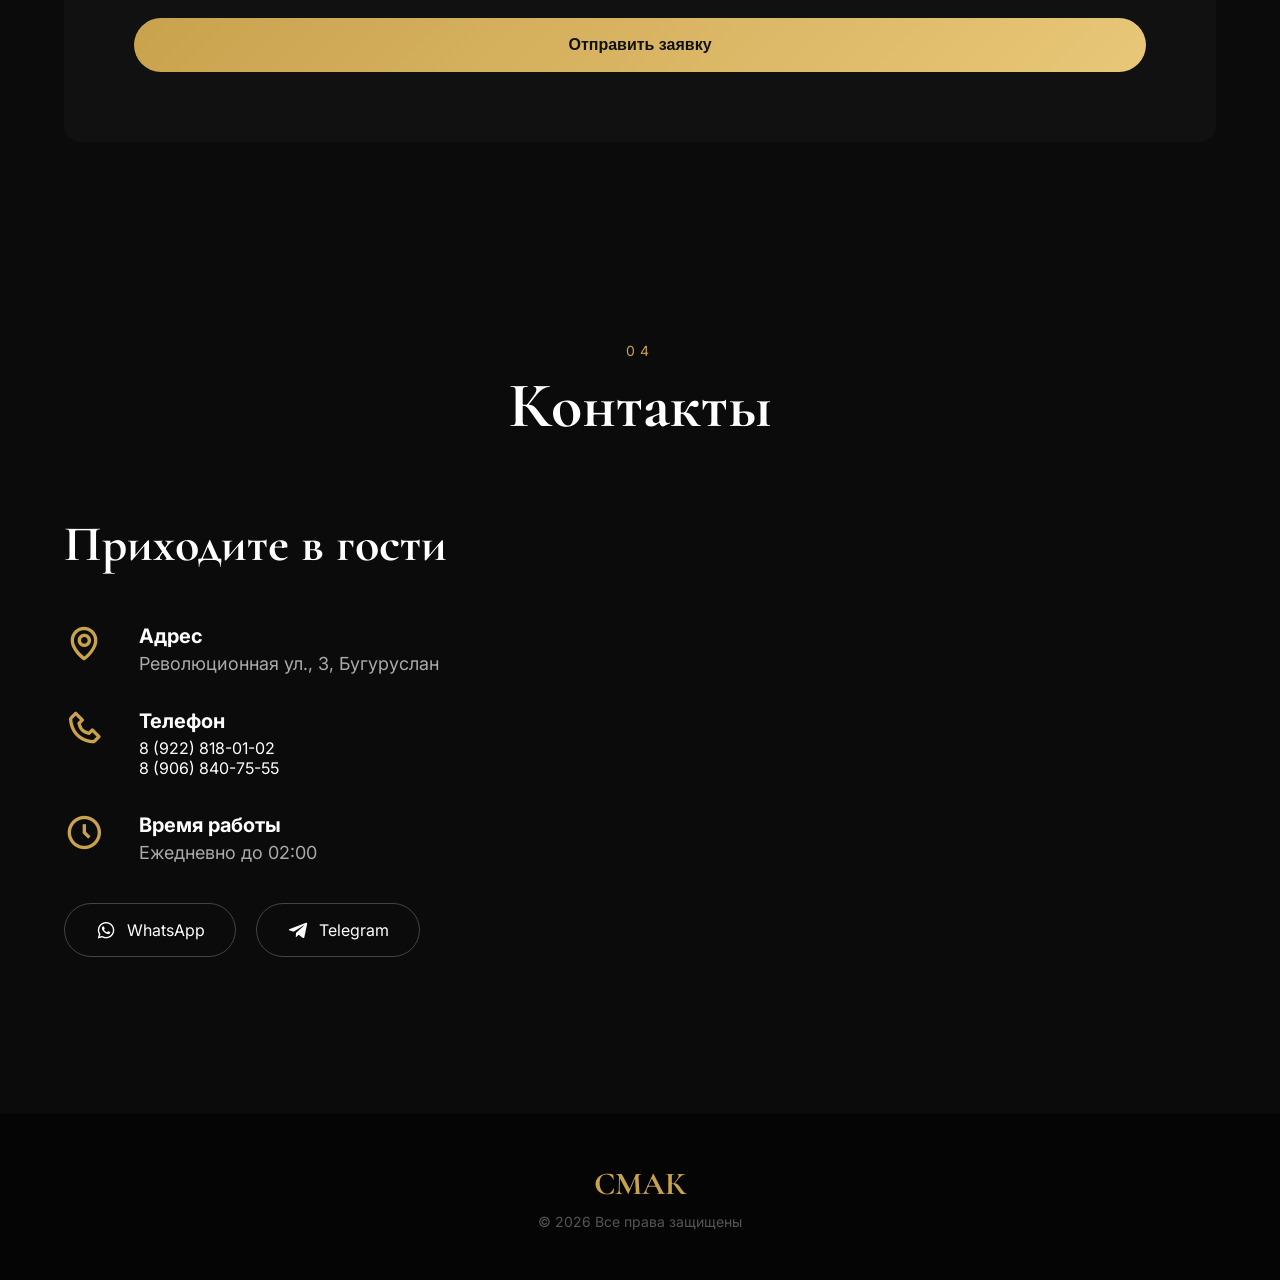
==== commit 2083bc24: "Update index.html" ====
--- a/index.html
+++ b/index.html
@@ -107,7 +107,7 @@
     </div>
 </section>
 
-<!-- ===================== ПОПУЛЯРНОЕ МЕНЮ (СЕТКА С КАРТИНКАМИ) ===================== -->
+<!-- ===================== ПОПУЛЯРНОЕ МЕНЮ (СЛАЙДЕР) ===================== -->
 <section class="popular-menu section" id="menu">
     <div class="container">
         <div class="section-title">
@@ -116,61 +116,82 @@
             <p class="section-subtitle">Блюда, которые выбирают чаще всего</p>
         </div>
 
-        <div class="popular-grid">
-            <!-- 1 -->
-            <div class="popular-item popular-item--large">
-                <img src="7.jpg" alt="Бутерброд">
-                <div class="popular-overlay">
-                    <span class="popular-label">Хит</span>
-                    <h4>Бутерброд</h4>
-                    <p>С форелью / красной икрой</p>
-                </div>
-            </div>
-            <!-- 2 -->
-            <div class="popular-item">
-                <img src="6.jpg" alt="Салат цезарь">
-                <div class="popular-overlay">
-                    <span class="popular-label">Классика</span>
-                    <h4>Салат цезарь</h4>
-                    <p>С курицей</p>
-                </div>
-            </div>
-            <!-- 3 -->
-            <div class="popular-item">
-                <img src="5.jpg" alt="Пельмени">
-                <div class="popular-overlay">
-                    <span class="popular-label">Фирменное</span>
-                    <h4>Пельмени Смаковские</h4>
-                    <p>Домашние, ручной лепки</p>
-                </div>
-            </div>
-            <!-- 4 -->
-            <div class="popular-item">
-                <img src="9.jpg" alt="Стейк свиной">
-                <div class="popular-overlay">
-                    <span class="popular-label">Горячее</span>
-                    <h4>Стейк свиной</h4>
-                    <p>На гриле с овощами</p>
-                </div>
-            </div>
-            <!-- 5 -->
-            <div class="popular-item">
-                <img src="8.jpg" alt="Стейк семги">
-                <div class="popular-overlay">
-                    <span class="popular-label">Рыба</span>
-                    <h4>Стейк семги</h4>
-                    <p>С овощами и лимоном</p>
-                </div>
-            </div>
-            <!-- 6 -->
-            <div class="popular-item">
-                <img src="10.jpg" alt="Ассорти на углях">
-                <div class="popular-overlay">
-                    <span class="popular-label">Мангал</span>
-                    <h4>Ассорти на углях</h4>
-                    <p>Из разных видов мяса</p>
-                </div>
-            </div>
+        <div class="swiper popularSwiper">
+            <div class="swiper-wrapper">
+                <!-- Слайд 1 -->
+                <div class="swiper-slide">
+                    <div class="popular-item">
+                        <img src="7.jpg" alt="Бутерброд">
+                        <div class="popular-overlay">
+                            <span class="popular-label">Хит</span>
+                            <h4>Бутерброд</h4>
+                            <p>С форелью / красной икрой</p>
+                        </div>
+                    </div>
+                </div>
+                <!-- Слайд 2 -->
+                <div class="swiper-slide">
+                    <div class="popular-item">
+                        <img src="6.jpg" alt="Салат цезарь">
+                        <div class="popular-overlay">
+                            <span class="popular-label">Классика</span>
+                            <h4>Салат цезарь</h4>
+                            <p>С курицей</p>
+                        </div>
+                    </div>
+                </div>
+                <!-- Слайд 3 -->
+                <div class="swiper-slide">
+                    <div class="popular-item">
+                        <img src="5.jpg" alt="Пельмени">
+                        <div class="popular-overlay">
+                            <span class="popular-label">Фирменное</span>
+                            <h4>Пельмени Смаковские</h4>
+                            <p>Домашние, ручной лепки</p>
+                        </div>
+                    </div>
+                </div>
+                <!-- Слайд 4 -->
+                <div class="swiper-slide">
+                    <div class="popular-item">
+                        <img src="9.jpg" alt="Стейк свиной">
+                        <div class="popular-overlay">
+                            <span class="popular-label">Горячее</span>
+                            <h4>Стейк свиной</h4>
+                            <p>На гриле с овощами</p>
+                        </div>
+                    </div>
+                </div>
+                <!-- Слайд 5 -->
+                <div class="swiper-slide">
+                    <div class="popular-item">
+                        <img src="8.jpg" alt="Стейк семги">
+                        <div class="popular-overlay">
+                            <span class="popular-label">Рыба</span>
+                            <h4>Стейк семги</h4>
+                            <p>С овощами и лимоном</p>
+                        </div>
+                    </div>
+                </div>
+                <!-- Слайд 6 -->
+                <div class="swiper-slide">
+                    <div class="popular-item">
+                        <img src="10.jpg" alt="Ассорти на углях">
+                        <div class="popular-overlay">
+                            <span class="popular-label">Мангал</span>
+                            <h4>Ассорти на углях</h4>
+                            <p>Из разных видов мяса</p>
+                        </div>
+                    </div>
+                </div>
+            </div>
+
+            <!-- Пагинация (точки) -->
+            <div class="swiper-pagination"></div>
+
+            <!-- Навигация (стрелки) -->
+            <div class="swiper-button-next"></div>
+            <div class="swiper-button-prev"></div>
         </div>
 
         <div class="menu-button-wrapper">
--- a/style.css
+++ b/style.css
@@ -710,7 +710,7 @@
 }
 
 /* =========================
-ПОПУЛЯРНОЕ МЕНЮ (СЕТКА С КАРТИНКАМИ)
+ПОПУЛЯРНОЕ МЕНЮ (ДЕСКТОП)
 ========================= */
 
 .popular-grid {
@@ -790,87 +790,91 @@
     margin: 0;
 }
 
-/* Адаптив */
+/* =========================
+ПОПУЛЯРНОЕ МЕНЮ — ПЛАНШЕТЫ И ТЕЛЕФОНЫ
+========================= */
+
 @media (max-width: 992px) {
     .popular-grid {
         grid-template-columns: 1fr 1fr;
-        grid-auto-rows: 220px;
-    }
+        grid-auto-rows: auto;
+        gap: 16px;
+    }
+
     .popular-item--large {
         grid-row: span 1;
         grid-column: span 2;
     }
+
+    .popular-item {
+        display: flex;
+        flex-direction: column;
+        height: auto;
+        border-radius: 14px;
+        overflow: hidden;
+        background: #111;
+    }
+
+    .popular-item img {
+        height: 200px;
+        width: 100%;
+        object-fit: cover;
+        transition: none; /* убираем анимацию на тач-устройствах */
+    }
+
+    .popular-item:hover img {
+        transform: none;
+    }
+
+    .popular-overlay {
+        position: static;
+        opacity: 1 !important;
+        background: rgba(0, 0, 0, 0.7);
+        padding: 16px 20px;
+        height: auto;
+        transition: none;
+        transform: none;
+        align-items: flex-start;
+        justify-content: center;
+    }
+
+    .popular-overlay h4 {
+        font-size: 20px;
+        color: #fff;
+        margin-bottom: 4px;
+    }
+
+    .popular-overlay p {
+        font-size: 14px;
+        color: #ccc;
+    }
+
+    .popular-label {
+        margin-bottom: 6px;
+        font-size: 10px;
+    }
 }
 
 @media (max-width: 600px) {
     .popular-grid {
         grid-template-columns: 1fr;
-        grid-auto-rows: 200px;
-    }
+        gap: 16px;
+    }
+
     .popular-item--large {
         grid-column: span 1;
     }
+
+    .popular-item img {
+        height: 180px;
+    }
+
     .popular-overlay h4 {
         font-size: 18px;
     }
-}
-
-/* =========================
-BANQUET
-========================= */
-
-.banquet {
-    padding: 150px 0;
-    text-align: center;
-    background: linear-gradient(rgba(0, 0, 0, 0.7), rgba(0, 0, 0, 0.8)), url("assets/img/banquet.jpg");
-    background-size: cover;
-    background-position: center;
-}
-
-.banquet h2 {
-    font-family: 'Cormorant Garamond', serif;
-    font-size: 80px;
-}
-
-.banquet p {
-    margin: 30px auto;
-    max-width: 600px;
-    color: #ddd;
-    font-size: 18px;
-}
-
-.banquet .button {
-    margin-top: 20px;
-}
-
-@media (max-width: 768px) {
-    .banquet {
-        padding: 100px 0;
-    }
-
-    .banquet h2 {
-        font-size: 50px;
-    }
-
-    .banquet p {
-        font-size: 16px;
-        margin: 20px auto;
-        padding: 0 20px;
-    }
-}
-
-@media (max-width: 480px) {
-    .banquet {
-        padding: 70px 0;
-    }
-
-    .banquet h2 {
-        font-size: 34px;
-    }
-
-    .banquet p {
-        font-size: 14px;
-        margin: 15px auto;
+
+    .popular-overlay p {
+        font-size: 13px;
     }
 }
 
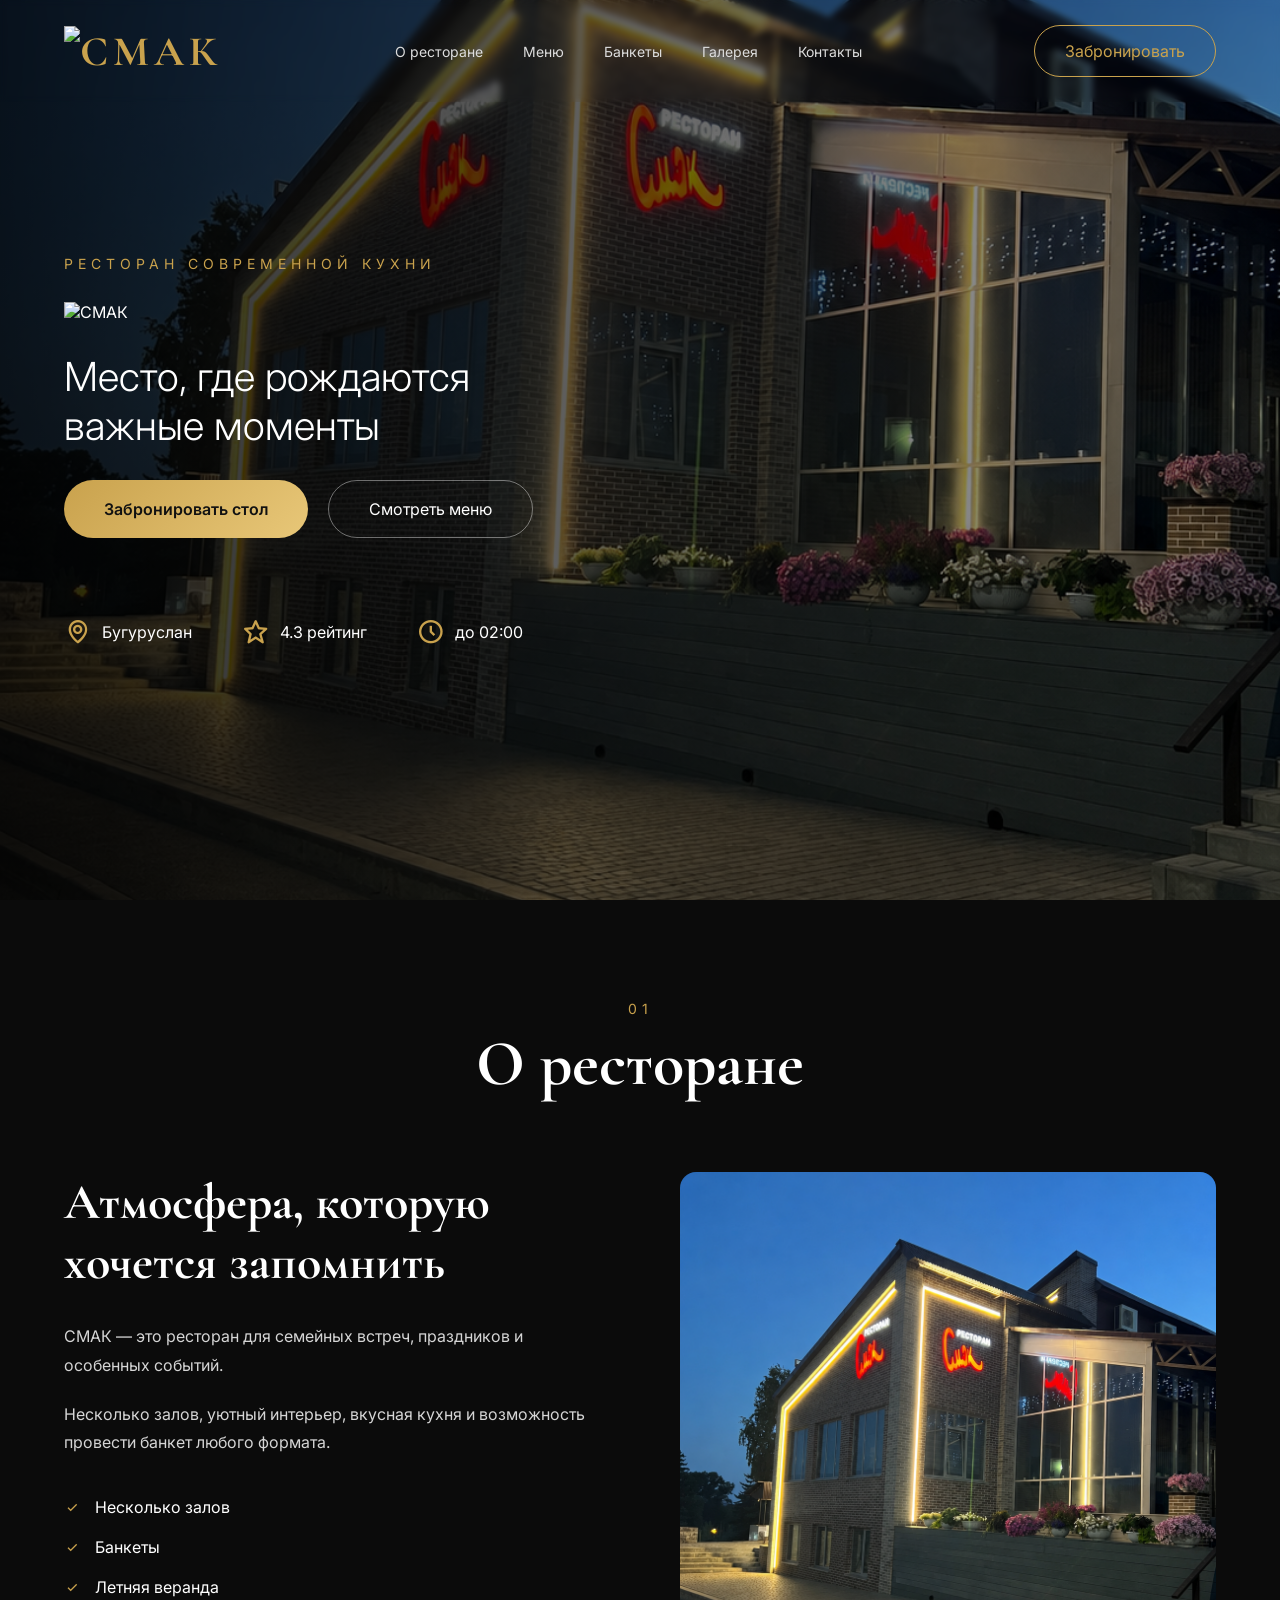
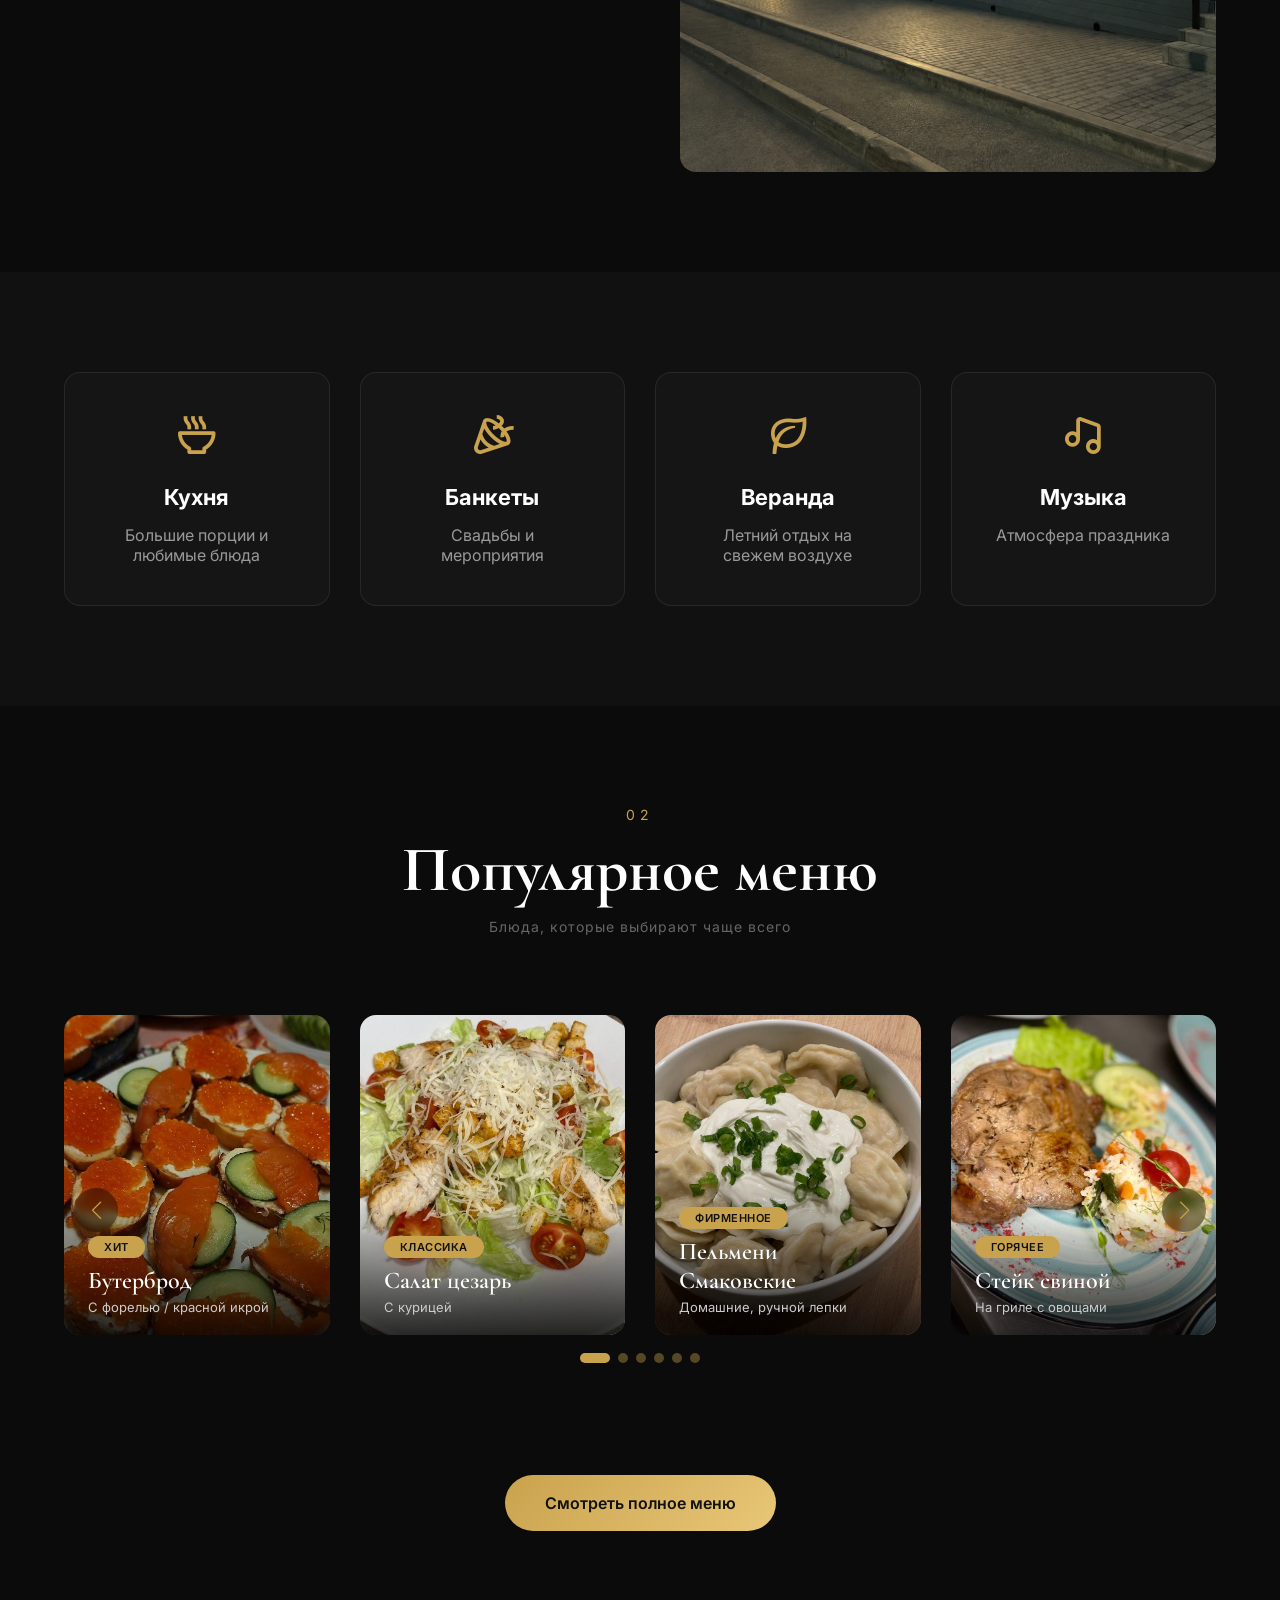
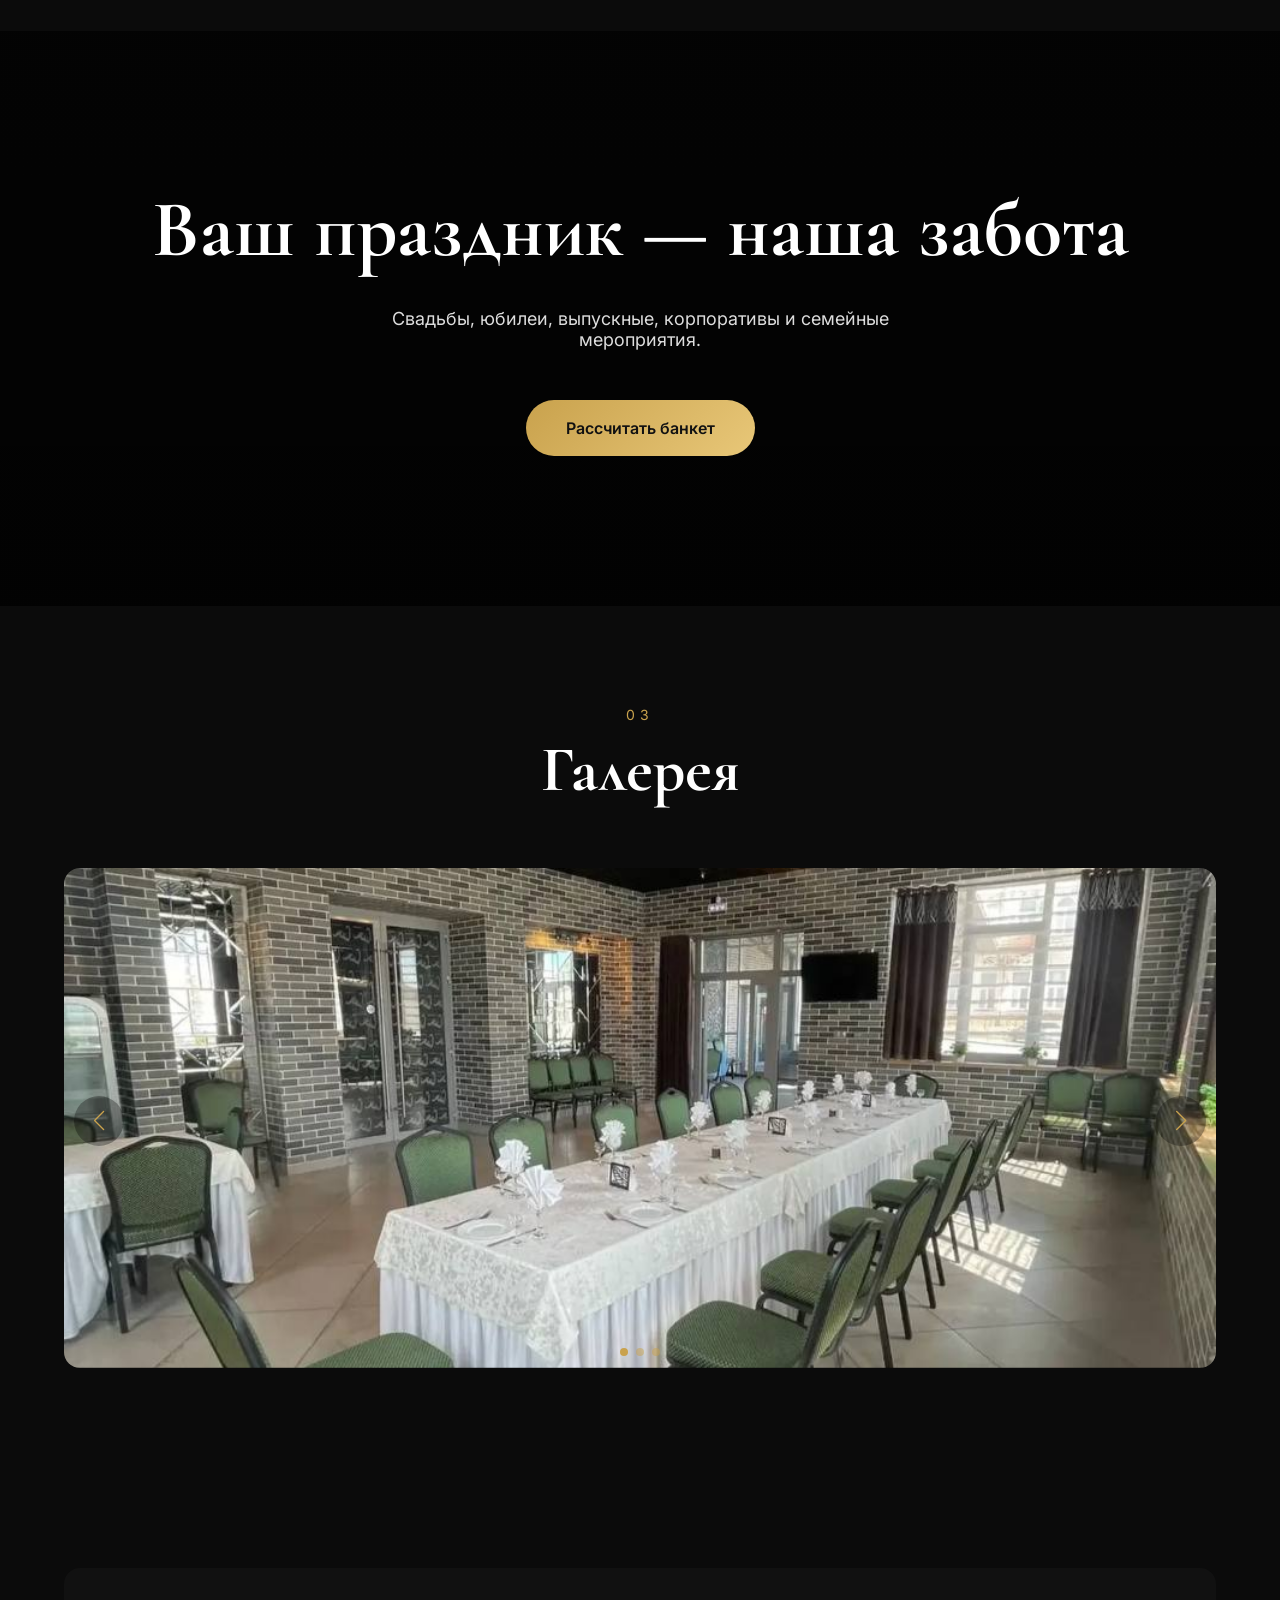
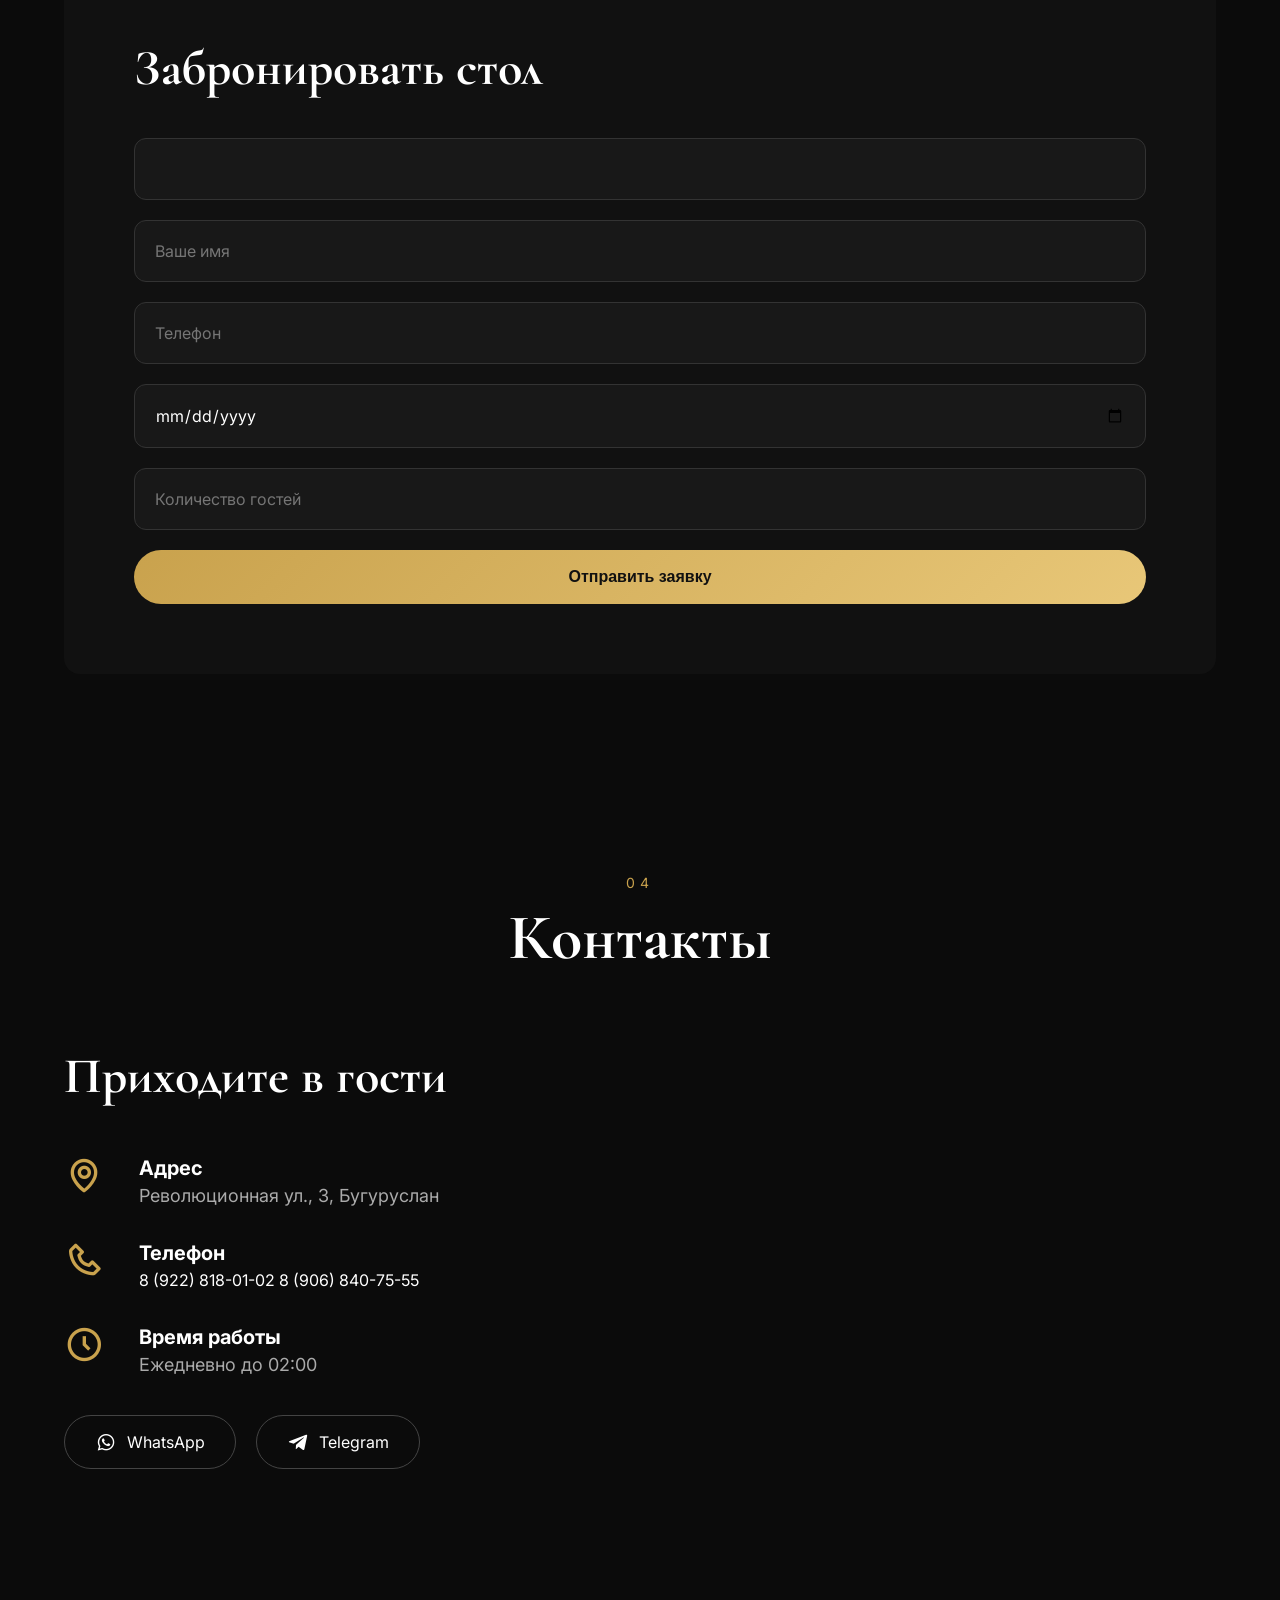
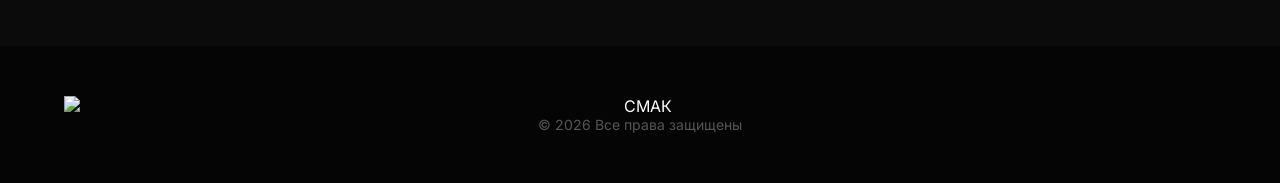
==== commit 61e92f6d: "Update index.html" ====
--- a/index.html
+++ b/index.html
@@ -8,9 +8,15 @@
 <meta name="description" content="Ресторан Смак в Бугуруслане. Вкусная кухня, банкеты, свадьбы, летняя веранда и уютная атмосфера.">
 <meta name="keywords" content="ресторан Бугуруслан, банкет Бугуруслан, свадьба Бугуруслан, кафе Смак">
 <meta name="author" content="СМАК">
+<meta name="theme-color" content="#0b0b0b">
+
 <meta property="og:title" content="Ресторан СМАК">
 <meta property="og:description" content="Место для важных событий и красивых вечеров">
 <meta property="og:type" content="website">
+<meta property="og:image" content="logo.png">
+
+<link rel="icon" type="image/png" href="logo.png">
+
 <link rel="preconnect" href="https://fonts.googleapis.com">
 <link rel="preconnect" href="https://fonts.gstatic.com" crossorigin>
 <link href="https://fonts.googleapis.com/css2?family=Cormorant+Garamond:wght@400;500;600;700&family=Inter:wght@300;400;500;600&display=swap" rel="stylesheet">
@@ -19,41 +25,51 @@
 <link rel="stylesheet" href="style.css">
 </head>
 <body>
-<div class="loader">
-    <div class="loader-logo">СМАК</div>
+
+<div class="loader" aria-hidden="true">
+    <div class="loader-logo">
+        <img src="logo.png" alt="СМАК">
+    </div>
 </div>
 
 <header class="header">
     <div class="container nav-container">
-        <a class="logo">СМАК</a>
-        <nav class="nav">
+        <a href="/" class="logo" aria-label="СМАК — на главную">
+            <img src="logo.png" alt="СМАК">
+        </a>
+
+        <nav class="nav" aria-label="Основная навигация">
             <a href="#about">О ресторане</a>
             <a href="#menu">Меню</a>
             <a href="#banquet">Банкеты</a>
             <a href="#gallery">Галерея</a>
             <a href="#contacts">Контакты</a>
         </nav>
+
         <a href="#booking" class="nav-button">Забронировать</a>
-        <div class="mobile-menu">
+
+        <button class="mobile-menu" aria-label="Открыть меню" aria-expanded="false">
             <i class='bx bx-menu'></i>
-        </div>
+        </button>
     </div>
 </header>
 
 <section class="hero">
-    <div class="hero-bg"></div>
+    <div class="hero-bg" aria-hidden="true"></div>
     <div class="hero-content container">
         <p class="hero-small">Ресторан современной кухни</p>
-        <h1>Смак</h1>
+        <img src="logo.png" alt="СМАК" class="hero-logo">
         <h2>Место, где рождаются<br>важные моменты</h2>
+
         <div class="hero-buttons">
             <a href="#booking" class="button">Забронировать стол</a>
             <a href="#menu" class="button-outline">Смотреть меню</a>
         </div>
+
         <div class="hero-info">
-            <div><i class='bx bx-map'></i><p>Бугуруслан</p></div>
-            <div><i class='bx bx-star'></i><p>4.3 рейтинг</p></div>
-            <div><i class='bx bx-time-five'></i><p>до 02:00</p></div>
+            <div><i class='bx bx-map' aria-hidden="true"></i><p>Бугуруслан</p></div>
+            <div><i class='bx bx-star' aria-hidden="true"></i><p>4.3 рейтинг</p></div>
+            <div><i class='bx bx-time-five' aria-hidden="true"></i><p>до 02:00</p></div>
         </div>
     </div>
 </section>
@@ -64,19 +80,22 @@
             <span>01</span>
             <h2>О ресторане</h2>
         </div>
+
         <div class="about-grid">
             <div class="about-text">
                 <h3>Атмосфера, которую хочется запомнить</h3>
                 <p>СМАК — это ресторан для семейных встреч, праздников и особенных событий.</p>
                 <p>Несколько залов, уютный интерьер, вкусная кухня и возможность провести банкет любого формата.</p>
+
                 <div class="about-items">
-                    <div><i class='bx bx-check'></i> Несколько залов</div>
-                    <div><i class='bx bx-check'></i> Банкеты</div>
-                    <div><i class='bx bx-check'></i> Летняя веранда</div>
-                </div>
-            </div>
+                    <div><i class='bx bx-check' aria-hidden="true"></i> Несколько залов</div>
+                    <div><i class='bx bx-check' aria-hidden="true"></i> Банкеты</div>
+                    <div><i class='bx bx-check' aria-hidden="true"></i> Летняя веранда</div>
+                </div>
+            </div>
+
             <div class="about-image">
-                <img src="hol11.jpg" alt="Ресторан Смак">
+                <img src="hol11.jpg" alt="Ресторан Смак" loading="lazy">
             </div>
         </div>
     </div>
@@ -85,29 +104,31 @@
 <section class="features">
     <div class="container features-grid">
         <div class="feature-card">
-            <i class='bx bx-bowl-hot'></i>
+            <i class='bx bx-bowl-hot' aria-hidden="true"></i>
             <h3>Кухня</h3>
             <p>Большие порции и любимые блюда</p>
         </div>
+
         <div class="feature-card">
-            <i class='bx bx-party'></i>
+            <i class='bx bx-party' aria-hidden="true"></i>
             <h3>Банкеты</h3>
             <p>Свадьбы и мероприятия</p>
         </div>
+
         <div class="feature-card">
-            <i class='bx bx-leaf'></i>
+            <i class='bx bx-leaf' aria-hidden="true"></i>
             <h3>Веранда</h3>
             <p>Летний отдых на свежем воздухе</p>
         </div>
+
         <div class="feature-card">
-            <i class='bx bx-music'></i>
+            <i class='bx bx-music' aria-hidden="true"></i>
             <h3>Музыка</h3>
             <p>Атмосфера праздника</p>
         </div>
     </div>
 </section>
 
-<!-- ===================== ПОПУЛЯРНОЕ МЕНЮ (СЛАЙДЕР) ===================== -->
 <section class="popular-menu section" id="menu">
     <div class="container">
         <div class="section-title">
@@ -118,10 +139,9 @@
 
         <div class="swiper popularSwiper">
             <div class="swiper-wrapper">
-                <!-- Слайд 1 -->
-                <div class="swiper-slide">
-                    <div class="popular-item">
-                        <img src="7.jpg" alt="Бутерброд">
+                <div class="swiper-slide">
+                    <div class="popular-item">
+                        <img src="7.jpg" alt="Бутерброд с форелью и красной икрой" loading="lazy">
                         <div class="popular-overlay">
                             <span class="popular-label">Хит</span>
                             <h4>Бутерброд</h4>
@@ -129,10 +149,10 @@
                         </div>
                     </div>
                 </div>
-                <!-- Слайд 2 -->
-                <div class="swiper-slide">
-                    <div class="popular-item">
-                        <img src="6.jpg" alt="Салат цезарь">
+
+                <div class="swiper-slide">
+                    <div class="popular-item">
+                        <img src="6.jpg" alt="Салат цезарь с курицей" loading="lazy">
                         <div class="popular-overlay">
                             <span class="popular-label">Классика</span>
                             <h4>Салат цезарь</h4>
@@ -140,10 +160,10 @@
                         </div>
                     </div>
                 </div>
-                <!-- Слайд 3 -->
-                <div class="swiper-slide">
-                    <div class="popular-item">
-                        <img src="5.jpg" alt="Пельмени">
+
+                <div class="swiper-slide">
+                    <div class="popular-item">
+                        <img src="5.jpg" alt="Пельмени Смаковские" loading="lazy">
                         <div class="popular-overlay">
                             <span class="popular-label">Фирменное</span>
                             <h4>Пельмени Смаковские</h4>
@@ -151,10 +171,10 @@
                         </div>
                     </div>
                 </div>
-                <!-- Слайд 4 -->
-                <div class="swiper-slide">
-                    <div class="popular-item">
-                        <img src="9.jpg" alt="Стейк свиной">
+
+                <div class="swiper-slide">
+                    <div class="popular-item">
+                        <img src="9.jpg" alt="Стейк свиной на гриле" loading="lazy">
                         <div class="popular-overlay">
                             <span class="popular-label">Горячее</span>
                             <h4>Стейк свиной</h4>
@@ -162,10 +182,10 @@
                         </div>
                     </div>
                 </div>
-                <!-- Слайд 5 -->
-                <div class="swiper-slide">
-                    <div class="popular-item">
-                        <img src="8.jpg" alt="Стейк семги">
+
+                <div class="swiper-slide">
+                    <div class="popular-item">
+                        <img src="8.jpg" alt="Стейк семги с овощами" loading="lazy">
                         <div class="popular-overlay">
                             <span class="popular-label">Рыба</span>
                             <h4>Стейк семги</h4>
@@ -173,10 +193,10 @@
                         </div>
                     </div>
                 </div>
-                <!-- Слайд 6 -->
-                <div class="swiper-slide">
-                    <div class="popular-item">
-                        <img src="10.jpg" alt="Ассорти на углях">
+
+                <div class="swiper-slide">
+                    <div class="popular-item">
+                        <img src="10.jpg" alt="Ассорти на углях" loading="lazy">
                         <div class="popular-overlay">
                             <span class="popular-label">Мангал</span>
                             <h4>Ассорти на углях</h4>
@@ -186,12 +206,9 @@
                 </div>
             </div>
 
-            <!-- Пагинация (точки) -->
             <div class="swiper-pagination"></div>
-
-            <!-- Навигация (стрелки) -->
-            <div class="swiper-button-next"></div>
-            <div class="swiper-button-prev"></div>
+            <div class="swiper-button-next" aria-label="Следующий слайд"></div>
+            <div class="swiper-button-prev" aria-label="Предыдущий слайд"></div>
         </div>
 
         <div class="menu-button-wrapper">
@@ -208,7 +225,6 @@
     </div>
 </section>
 
-<!-- ===================== ГАЛЕРЕЯ / СЛАЙДЕР ===================== -->
 <section class="gallery section" id="gallery">
     <div class="container">
         <div class="section-title">
@@ -219,38 +235,60 @@
         <div class="swiper gallerySwiper">
             <div class="swiper-wrapper">
                 <div class="swiper-slide">
-                    <img src="1.jpg" alt="Интерьер ресторана">
-                </div>
-                <div class="swiper-slide">
-                    <img src="2.jpg" alt="Зал ресторана">
-                </div>
-                <div class="swiper-slide">
-                    <img src="3.jpg" alt="Блюдо ресторана">
+                    <img src="1.jpg" alt="Интерьер ресторана" loading="lazy">
+                </div>
+                <div class="swiper-slide">
+                    <img src="2.jpg" alt="Зал ресторана" loading="lazy">
+                </div>
+                <div class="swiper-slide">
+                    <img src="3.jpg" alt="Блюдо ресторана" loading="lazy">
                 </div>
             </div>
             <div class="swiper-pagination"></div>
-            <div class="swiper-button-next"></div>
-            <div class="swiper-button-prev"></div>
-        </div>
-    </div>
-</section>
-
-<!-- ===================== ФОРМА БРОНИРОВАНИЯ ===================== -->
+            <div class="swiper-button-next" aria-label="Следующий слайд"></div>
+            <div class="swiper-button-prev" aria-label="Предыдущий слайд"></div>
+        </div>
+    </div>
+</section>
+
 <section class="booking section" id="booking">
     <div class="container">
         <div class="booking-box">
             <h2>Забронировать стол</h2>
 
-            <form id="bookingForm">
-                <input type="text" name="Имя" placeholder="Ваше имя" required>
-                <input type="tel" name="Телефон" placeholder="Телефон" required>
+            <form id="bookingForm" novalidate>
+                <!-- Honeypot для защиты от спама -->
+                <input type="text" name="_company" tabindex="-1" autocomplete="off" class="hidden-field">
+
+                <input type="text" name="Имя" placeholder="Ваше имя" required minlength="2" maxlength="50">
+                <input type="tel" name="Телефон" placeholder="Телефон" required pattern="[0-9+\s\-()]{10,20}">
                 <input type="date" name="Дата" required>
-                <select name="Гости" required>
-                    <option value="">Количество гостей</option>
+
+                <input 
+                    type="text" 
+                    name="Гости" 
+                    list="guestsList" 
+                    placeholder="Количество гостей" 
+                    required
+                    inputmode="numeric"
+                    autocomplete="off"
+                >
+                <datalist id="guestsList">
+                    <option value="1">1 человек</option>
                     <option value="2">2 человека</option>
+                    <option value="3">3 человека</option>
+                    <option value="4">4 человека</option>
                     <option value="5">5 человек</option>
-                    <option value="10">10+ человек</option>
-                </select>
+                    <option value="6">6 человек</option>
+                    <option value="8">8 человек</option>
+                    <option value="10">10 человек</option>
+                    <option value="15">15 человек</option>
+                    <option value="20">20 человек</option>
+                    <option value="30">30 человек</option>
+                    <option value="50">50 человек</option>
+                    <option value="100">100 человек</option>
+                </datalist>
+
                 <button type="submit" class="button">Отправить заявку</button>
             </form>
         </div>
@@ -263,44 +301,55 @@
             <span>04</span>
             <h2>Контакты</h2>
         </div>
+
         <div class="contact-grid-full">
             <div class="contact-info-full">
                 <h3>Приходите в гости</h3>
+
                 <div class="contact-item-full">
-                    <i class='bx bx-map'></i>
+                    <i class='bx bx-map' aria-hidden="true"></i>
                     <div>
                         <h4>Адрес</h4>
                         <p>Революционная ул., 3, Бугуруслан</p>
                     </div>
                 </div>
+
                 <div class="contact-item-full">
-                    <i class='bx bx-phone'></i>
+                    <i class='bx bx-phone' aria-hidden="true"></i>
                     <div>
                         <h4>Телефон</h4>
-                        <a href="tel:89228180102" style="display:block;">8 (922) 818-01-02</a>
-                        <a href="tel:89068407555" style="display:block;">8 (906) 840-75-55</a>
-                    </div>
-                </div>
+                        <a href="tel:89228180102">8 (922) 818-01-02</a>
+                        <a href="tel:89068407555">8 (906) 840-75-55</a>
+                    </div>
+                </div>
+
                 <div class="contact-item-full">
-                    <i class='bx bx-time-five'></i>
+                    <i class='bx bx-time-five' aria-hidden="true"></i>
                     <div>
                         <h4>Время работы</h4>
                         <p>Ежедневно до 02:00</p>
                     </div>
                 </div>
+
                 <div class="social-buttons-full">
-                    <a href="#" class="social-full">
-                        <i class='bx bxl-whatsapp'></i>
+                    <a href="#" class="social-full" aria-label="WhatsApp">
+                        <i class='bx bxl-whatsapp' aria-hidden="true"></i>
                         WhatsApp
                     </a>
-                    <a href="#" class="social-full">
-                        <i class='bx bxl-telegram'></i>
+                    <a href="#" class="social-full" aria-label="Telegram">
+                        <i class='bx bxl-telegram' aria-hidden="true"></i>
                         Telegram
                     </a>
                 </div>
             </div>
+
             <div class="map-box-full">
-                <iframe src="https://yandex.ru/map-widget/v1/?ll=52.434909%2C53.648707&z=17&l=map&pt=52.434909%2C53.648707%2Cflag" allowfullscreen="true"></iframe>
+                <iframe 
+                    src="https://yandex.ru/map-widget/v1/?ll=52.434909%2C53.648707&z=17&l=map&pt=52.434909%2C53.648707%2Cflag" 
+                    allowfullscreen="true"
+                    loading="lazy"
+                    title="Карта — ресторан СМАК">
+                </iframe>
             </div>
         </div>
     </div>
@@ -308,13 +357,13 @@
 
 <footer>
     <div class="container">
-        <h3>СМАК</h3>
+        <img src="logo.png" alt="СМАК" class="footer-logo">
         <p>© 2026 Все права защищены</p>
     </div>
 </footer>
 
-<script src="https://cdn.jsdelivr.net/npm/swiper@11/swiper-bundle.min.js"></script>
-<script src="script.js"></script>
+<script src="https://cdn.jsdelivr.net/npm/swiper@11/swiper-bundle.min.js" defer></script>
+<script src="script.js" defer></script>
 
 </body>
 </html>
--- a/style.css
+++ b/style.css
@@ -710,33 +710,36 @@
 }
 
 /* =========================
-ПОПУЛЯРНОЕ МЕНЮ (ДЕСКТОП)
+ПОПУЛЯРНОЕ МЕНЮ (СЛАЙДЕР)
 ========================= */
 
-.popular-grid {
-    display: grid;
-    grid-template-columns: 2fr 1fr 1fr;
-    grid-auto-rows: 260px;
-    gap: 16px;
-    margin-top: 40px;
+.popularSwiper {
+    width: 100%;
+    padding: 20px 0 50px;
+    margin-top: 20px;
+    overflow: hidden;
+}
+
+.popularSwiper .swiper-slide {
+    width: 280px;
+    height: auto;
 }
 
 .popular-item {
     position: relative;
+    border-radius: 16px;
     overflow: hidden;
-    border-radius: 14px;
-    cursor: default;
-}
-
-.popular-item--large {
-    grid-row: span 2;
+    background: #111;
+    height: 100%;
+    display: flex;
+    flex-direction: column;
 }
 
 .popular-item img {
     width: 100%;
-    height: 100%;
+    height: 320px;
     object-fit: cover;
-    transition: transform 0.6s cubic-bezier(0.25, 0.46, 0.45, 0.94);
+    transition: transform 0.5s cubic-bezier(0.25, 0.46, 0.45, 0.94);
 }
 
 .popular-item:hover img {
@@ -749,17 +752,11 @@
     left: 0;
     right: 0;
     padding: 30px 24px 20px;
-    background: linear-gradient(0deg, rgba(0,0,0,0.75) 0%, transparent 100%);
-    opacity: 0;
-    transition: opacity 0.4s ease;
+    background: linear-gradient(0deg, rgba(0,0,0,0.8) 0%, transparent 100%);
     display: flex;
     flex-direction: column;
     align-items: flex-start;
     justify-content: flex-end;
-}
-
-.popular-item:hover .popular-overlay {
-    opacity: 1;
 }
 
 .popular-label {
@@ -790,79 +787,106 @@
     margin: 0;
 }
 
-/* =========================
-ПОПУЛЯРНОЕ МЕНЮ — ПЛАНШЕТЫ И ТЕЛЕФОНЫ
-========================= */
-
+/* Пагинация */
+.popularSwiper .swiper-pagination {
+    position: relative;
+    margin-top: 20px;
+}
+
+.popularSwiper .swiper-pagination-bullet {
+    background: var(--gold);
+    opacity: 0.4;
+    width: 10px;
+    height: 10px;
+    transition: 0.3s;
+}
+
+.popularSwiper .swiper-pagination-bullet-active {
+    opacity: 1;
+    width: 30px;
+    border-radius: 5px;
+}
+
+/* Стрелки */
+.popularSwiper .swiper-button-next,
+.popularSwiper .swiper-button-prev {
+    color: var(--gold);
+    background: rgba(0, 0, 0, 0.4);
+    width: 44px;
+    height: 44px;
+    border-radius: 50%;
+    transition: 0.3s;
+    backdrop-filter: blur(5px);
+}
+
+.popularSwiper .swiper-button-next:hover,
+.popularSwiper .swiper-button-prev:hover {
+    background: rgba(0, 0, 0, 0.7);
+}
+
+.popularSwiper .swiper-button-next::after,
+.popularSwiper .swiper-button-prev::after {
+    font-size: 18px;
+}
+
+/* Адаптив слайдера */
 @media (max-width: 992px) {
-    .popular-grid {
-        grid-template-columns: 1fr 1fr;
-        grid-auto-rows: auto;
-        gap: 16px;
-    }
-
-    .popular-item--large {
-        grid-row: span 1;
-        grid-column: span 2;
-    }
-
-    .popular-item {
-        display: flex;
-        flex-direction: column;
-        height: auto;
-        border-radius: 14px;
-        overflow: hidden;
-        background: #111;
+    .popularSwiper .swiper-slide {
+        width: 260px;
     }
 
     .popular-item img {
-        height: 200px;
-        width: 100%;
-        object-fit: cover;
-        transition: none; /* убираем анимацию на тач-устройствах */
-    }
-
-    .popular-item:hover img {
-        transform: none;
-    }
-
-    .popular-overlay {
-        position: static;
-        opacity: 1 !important;
-        background: rgba(0, 0, 0, 0.7);
-        padding: 16px 20px;
-        height: auto;
-        transition: none;
-        transform: none;
-        align-items: flex-start;
-        justify-content: center;
+        height: 280px;
     }
 
     .popular-overlay h4 {
         font-size: 20px;
-        color: #fff;
-        margin-bottom: 4px;
     }
 
     .popular-overlay p {
-        font-size: 14px;
-        color: #ccc;
-    }
-
-    .popular-label {
-        margin-bottom: 6px;
-        font-size: 10px;
+        font-size: 13px;
     }
 }
 
 @media (max-width: 600px) {
-    .popular-grid {
-        grid-template-columns: 1fr;
-        gap: 16px;
-    }
-
-    .popular-item--large {
-        grid-column: span 1;
+    .popularSwiper .swiper-slide {
+        width: 220px;
+    }
+
+    .popular-item img {
+        height: 220px;
+    }
+
+    .popular-overlay {
+        padding: 20px 18px 16px;
+    }
+
+    .popular-overlay h4 {
+        font-size: 18px;
+    }
+
+    .popular-overlay p {
+        font-size: 12px;
+    }
+
+    .popularSwiper .swiper-button-next,
+    .popularSwiper .swiper-button-prev {
+        display: none;
+    }
+
+    .popularSwiper .swiper-pagination-bullet {
+        width: 8px;
+        height: 8px;
+    }
+
+    .popularSwiper .swiper-pagination-bullet-active {
+        width: 24px;
+    }
+}
+
+@media (max-width: 420px) {
+    .popularSwiper .swiper-slide {
+        width: 180px;
     }
 
     .popular-item img {
@@ -870,11 +894,75 @@
     }
 
     .popular-overlay h4 {
-        font-size: 18px;
+        font-size: 16px;
     }
 
     .popular-overlay p {
-        font-size: 13px;
+        font-size: 11px;
+    }
+
+    .popular-label {
+        font-size: 9px;
+        padding: 2px 12px;
+    }
+}
+
+/* =========================
+BANQUET
+========================= */
+
+.banquet {
+    padding: 150px 0;
+    text-align: center;
+    background: linear-gradient(rgba(0, 0, 0, 0.7), rgba(0, 0, 0, 0.8)), url("assets/img/banquet.jpg");
+    background-size: cover;
+    background-position: center;
+}
+
+.banquet h2 {
+    font-family: 'Cormorant Garamond', serif;
+    font-size: 80px;
+}
+
+.banquet p {
+    margin: 30px auto;
+    max-width: 600px;
+    color: #ddd;
+    font-size: 18px;
+}
+
+.banquet .button {
+    margin-top: 20px;
+}
+
+@media (max-width: 768px) {
+    .banquet {
+        padding: 100px 0;
+    }
+
+    .banquet h2 {
+        font-size: 50px;
+    }
+
+    .banquet p {
+        font-size: 16px;
+        margin: 20px auto;
+        padding: 0 20px;
+    }
+}
+
+@media (max-width: 480px) {
+    .banquet {
+        padding: 70px 0;
+    }
+
+    .banquet h2 {
+        font-size: 34px;
+    }
+
+    .banquet p {
+        font-size: 14px;
+        margin: 15px auto;
     }
 }
 
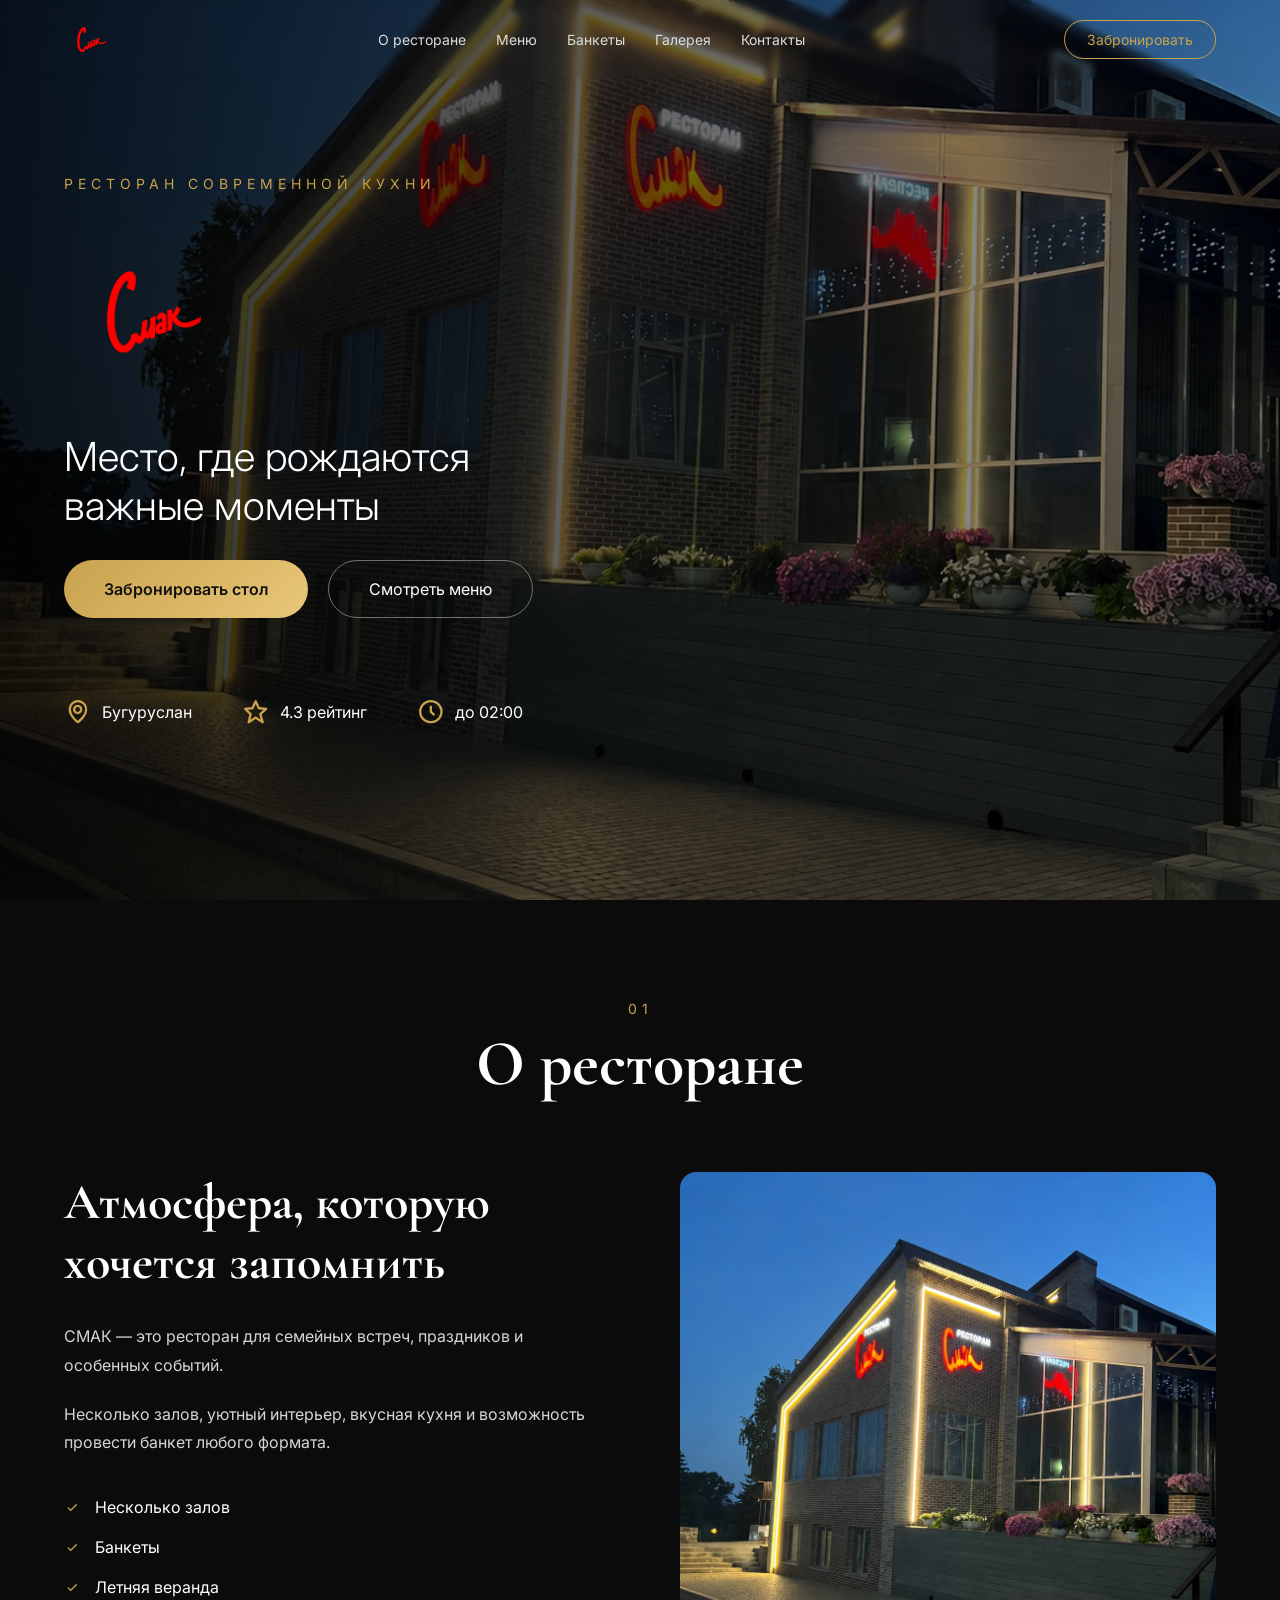
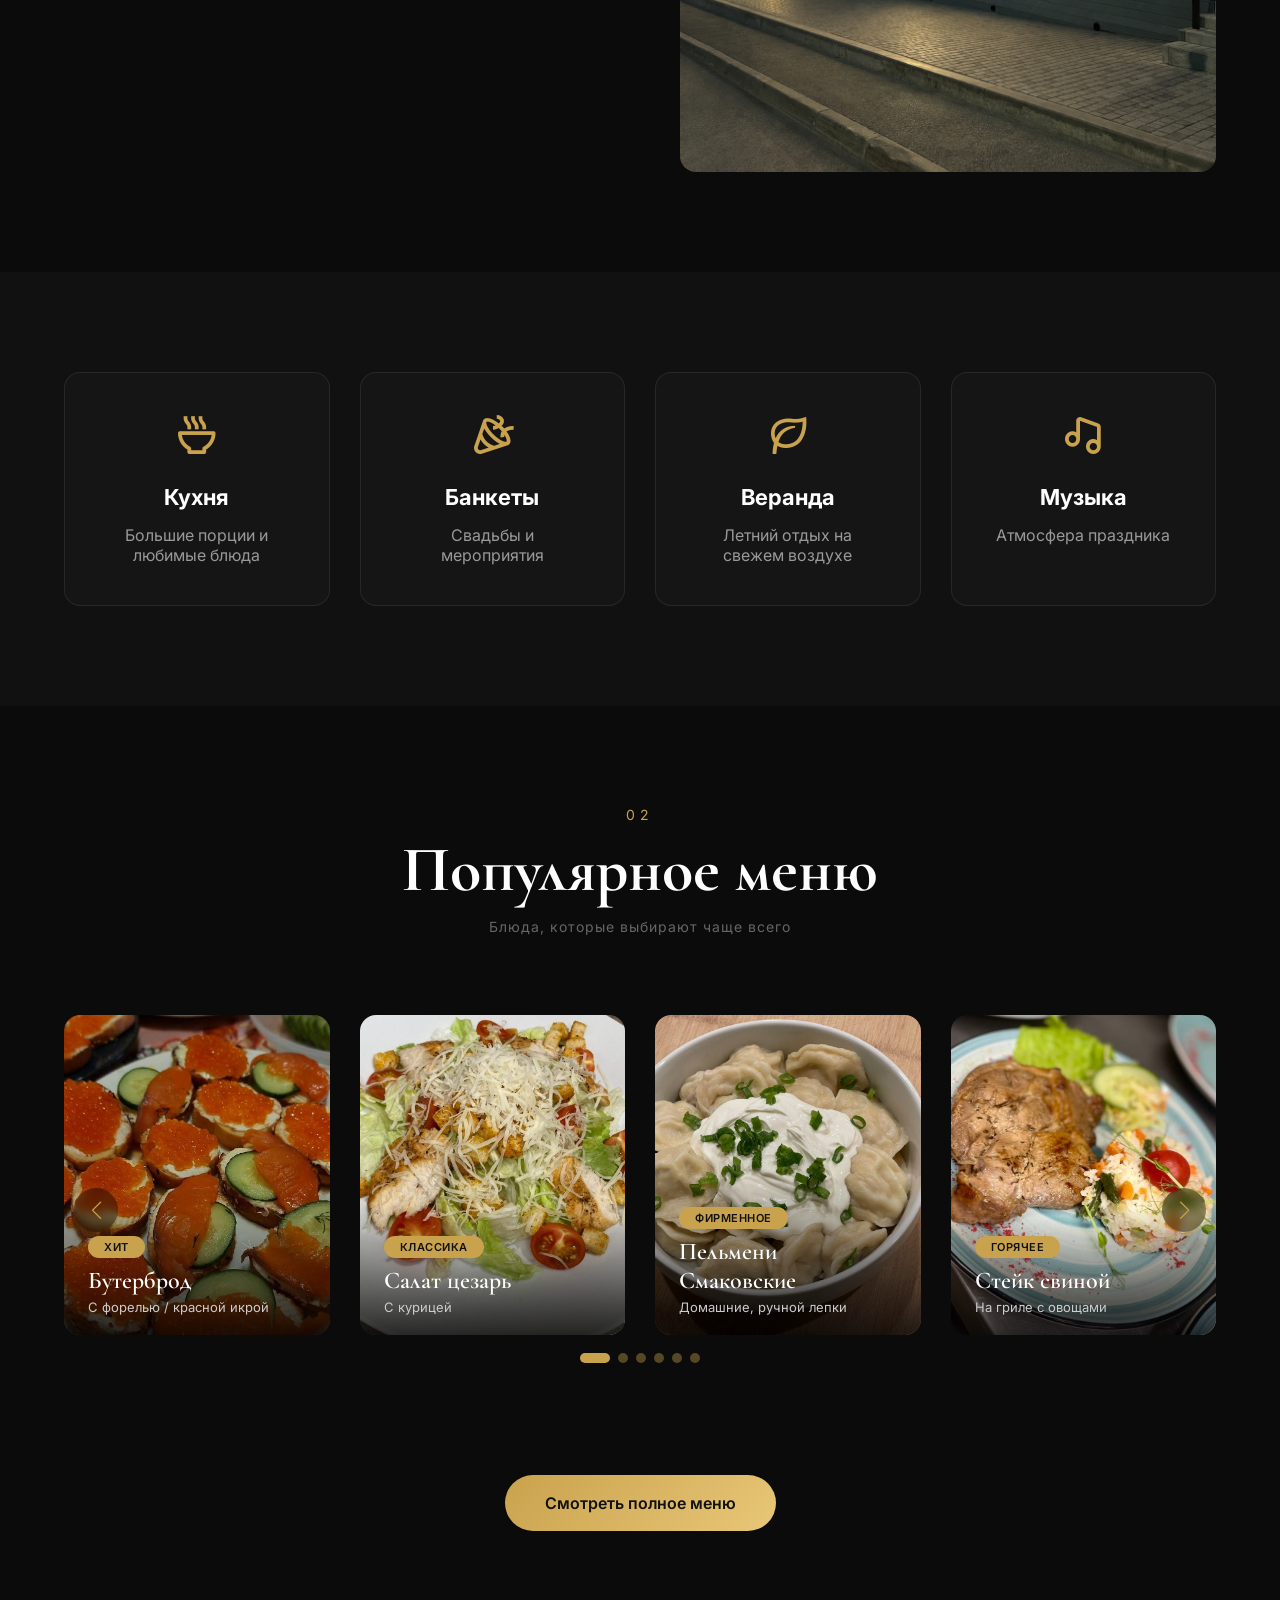
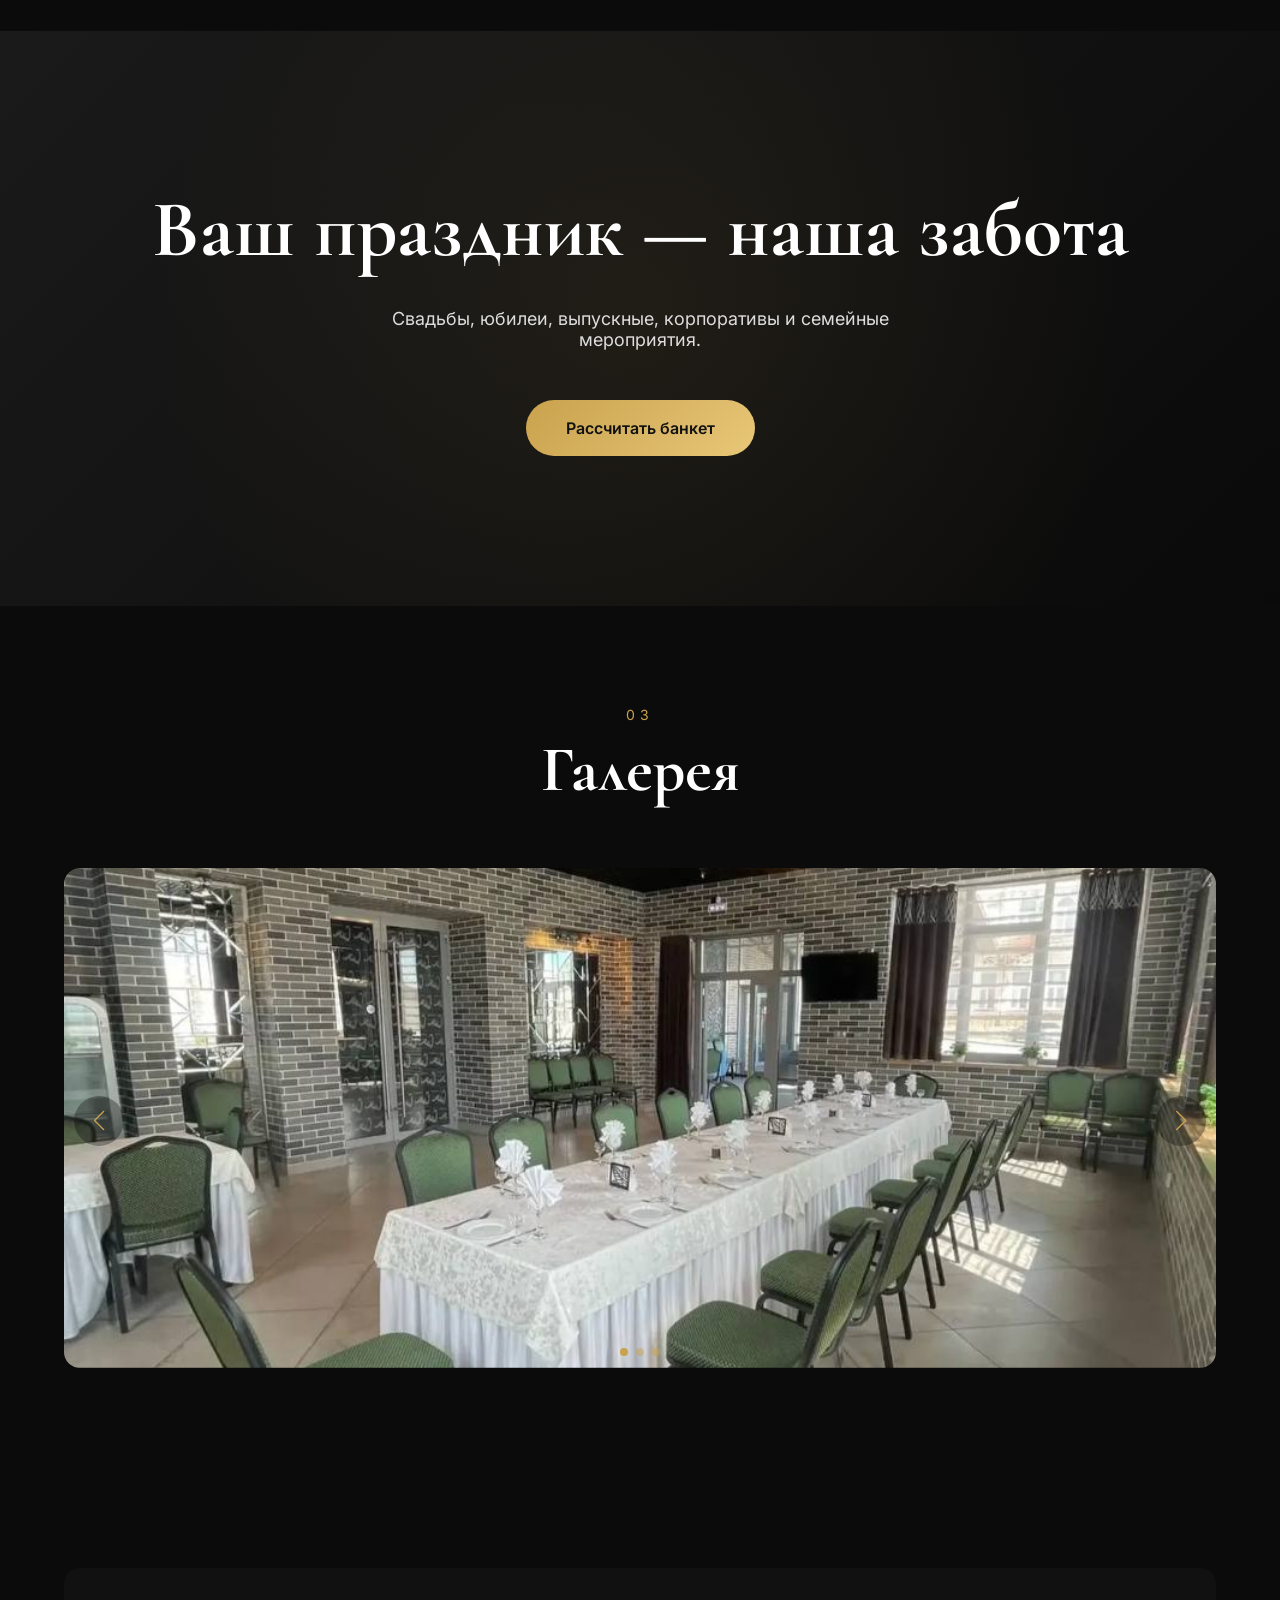
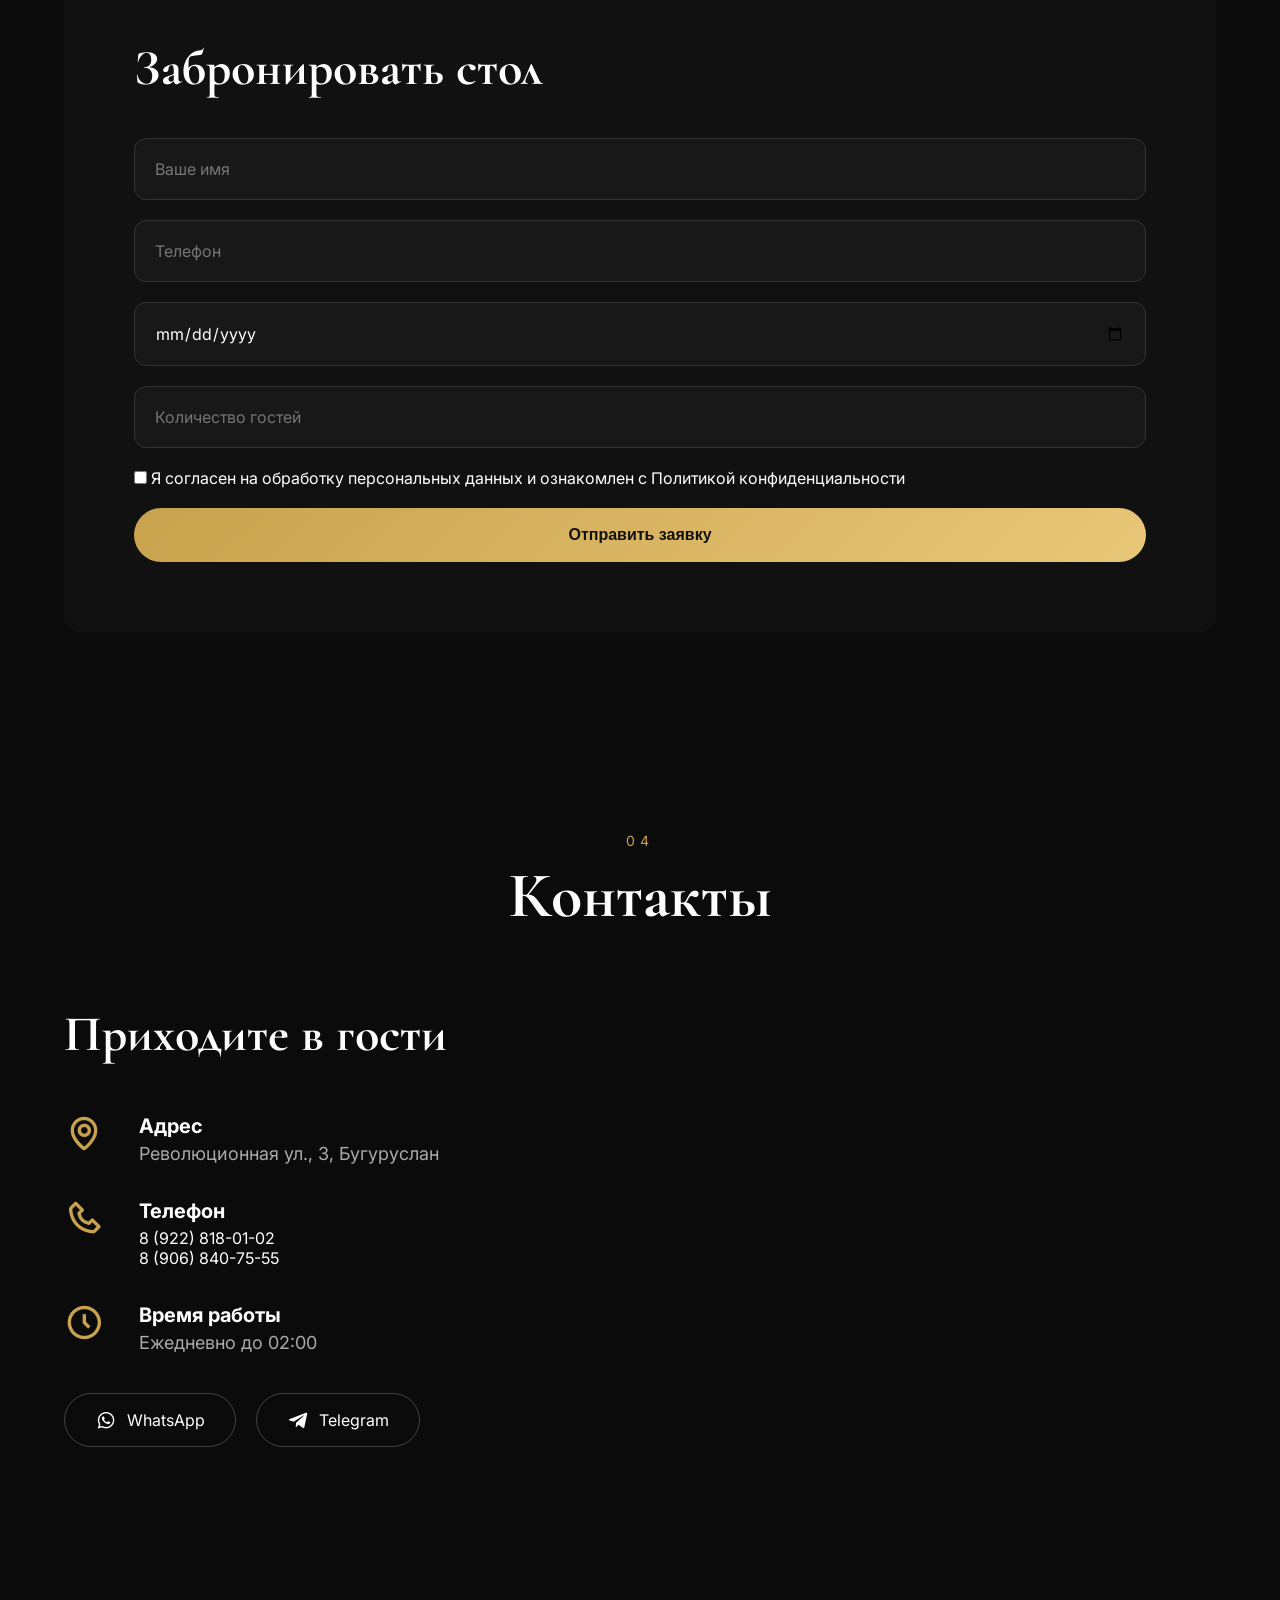
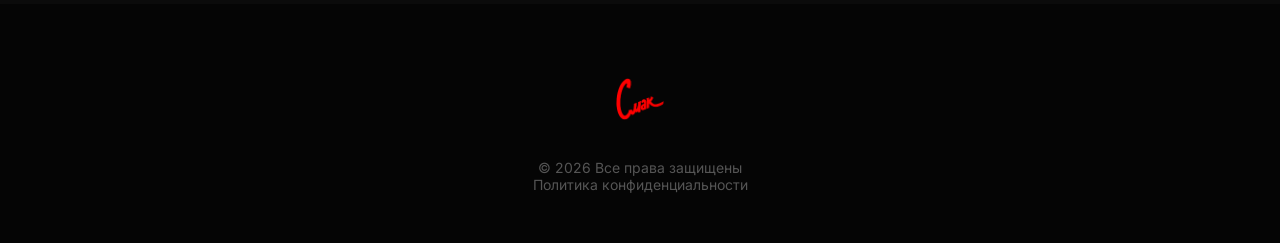
==== commit 62fe3cb8: "Update index.html" ====
--- a/index.html
+++ b/index.html
@@ -10,12 +10,23 @@
 <meta name="author" content="СМАК">
 <meta name="theme-color" content="#0b0b0b">
 
+<!-- Favicon (из пакета) -->
+<link rel="icon" type="image/png" href="favicon-96x96.png" sizes="96x96">
+<link rel="icon" type="image/svg+xml" href="favicon.svg">
+<link rel="shortcut icon" href="favicon.ico">
+<link rel="apple-touch-icon" sizes="180x180" href="apple-touch-icon.png">
+
+<!-- PWA манифест -->
+<link rel="manifest" href="site.webmanifest">
+<meta name="apple-mobile-web-app-capable" content="yes">
+<meta name="apple-mobile-web-app-status-bar-style" content="black-translucent">
+<meta name="apple-mobile-web-app-title" content="СМАК">
+
+<!-- Open Graph -->
 <meta property="og:title" content="Ресторан СМАК">
 <meta property="og:description" content="Место для важных событий и красивых вечеров">
 <meta property="og:type" content="website">
-<meta property="og:image" content="logo.png">
-
-<link rel="icon" type="image/png" href="logo.png">
+<meta property="og:image" content="web-app-manifest-512x512.png">
 
 <link rel="preconnect" href="https://fonts.googleapis.com">
 <link rel="preconnect" href="https://fonts.gstatic.com" crossorigin>
@@ -26,12 +37,14 @@
 </head>
 <body>
 
+<!-- Прелоадер -->
 <div class="loader" aria-hidden="true">
     <div class="loader-logo">
         <img src="logo.png" alt="СМАК">
     </div>
 </div>
 
+<!-- Хедер -->
 <header class="header">
     <div class="container nav-container">
         <a href="/" class="logo" aria-label="СМАК — на главную">
@@ -54,6 +67,7 @@
     </div>
 </header>
 
+<!-- Hero -->
 <section class="hero">
     <div class="hero-bg" aria-hidden="true"></div>
     <div class="hero-content container">
@@ -74,6 +88,7 @@
     </div>
 </section>
 
+<!-- О ресторане -->
 <section class="about section" id="about">
     <div class="container">
         <div class="section-title">
@@ -101,6 +116,7 @@
     </div>
 </section>
 
+<!-- Преимущества -->
 <section class="features">
     <div class="container features-grid">
         <div class="feature-card">
@@ -129,6 +145,7 @@
     </div>
 </section>
 
+<!-- Популярное меню -->
 <section class="popular-menu section" id="menu">
     <div class="container">
         <div class="section-title">
@@ -217,6 +234,7 @@
     </div>
 </section>
 
+<!-- Банкеты -->
 <section class="banquet" id="banquet">
     <div class="container">
         <h2>Ваш праздник — наша забота</h2>
@@ -225,6 +243,7 @@
     </div>
 </section>
 
+<!-- Галерея -->
 <section class="gallery section" id="gallery">
     <div class="container">
         <div class="section-title">
@@ -251,17 +270,18 @@
     </div>
 </section>
 
+<!-- Бронирование -->
 <section class="booking section" id="booking">
     <div class="container">
         <div class="booking-box">
             <h2>Забронировать стол</h2>
 
-            <form id="bookingForm" novalidate>
+            <form id="bookingForm">
                 <!-- Honeypot для защиты от спама -->
                 <input type="text" name="_company" tabindex="-1" autocomplete="off" class="hidden-field">
 
                 <input type="text" name="Имя" placeholder="Ваше имя" required minlength="2" maxlength="50">
-                <input type="tel" name="Телефон" placeholder="Телефон" required pattern="[0-9+\s\-()]{10,20}">
+                <input type="tel" name="Телефон" placeholder="Телефон" required>
                 <input type="date" name="Дата" required>
 
                 <input 
@@ -289,12 +309,19 @@
                     <option value="100">100 человек</option>
                 </datalist>
 
+                <!-- Галочка согласия (обязательная) -->
+                <label class="checkbox-agree">
+                    <input type="checkbox" name="Согласие" required>
+                    <span>Я согласен на обработку персональных данных и ознакомлен с <a href="privacy.html" target="_blank">Политикой конфиденциальности</a></span>
+                </label>
+
                 <button type="submit" class="button">Отправить заявку</button>
             </form>
         </div>
     </div>
 </section>
 
+<!-- Контакты -->
 <section class="contacts-full section" id="contacts">
     <div class="container">
         <div class="section-title">
@@ -355,13 +382,16 @@
     </div>
 </section>
 
+<!-- Футер -->
 <footer>
     <div class="container">
         <img src="logo.png" alt="СМАК" class="footer-logo">
         <p>© 2026 Все права защищены</p>
+        <p class="footer-link"><a href="privacy.html">Политика конфиденциальности</a></p>
     </div>
 </footer>
 
+<!-- Скрипты -->
 <script src="https://cdn.jsdelivr.net/npm/swiper@11/swiper-bundle.min.js" defer></script>
 <script src="script.js" defer></script>
 
--- a/style.css
+++ b/style.css
@@ -10,6 +10,7 @@
 
 html {
     scroll-behavior: smooth;
+    -webkit-overflow-scrolling: touch;
 }
 
 body {
@@ -23,6 +24,8 @@
 img {
     width: 100%;
     display: block;
+    -webkit-user-drag: none;
+    user-select: none;
 }
 
 a {
@@ -72,11 +75,44 @@
     pointer-events: none;
 }
 
-.loader-logo {
-    font-family: 'Cormorant Garamond', serif;
-    font-size: 70px;
-    letter-spacing: 10px;
-    color: var(--gold);
+/* =========================
+ЛОГОТИП
+========================= */
+
+.loader-logo img {
+    height: 120px;
+    width: auto;
+    display: block;
+    object-fit: contain;
+}
+
+.logo {
+    display: flex;
+    align-items: center;
+    flex-shrink: 0;
+}
+
+.logo img {
+    height: 55px;
+    width: auto;
+    display: block;
+    object-fit: contain;
+}
+
+.hero-logo {
+    height: 180px;
+    width: auto;
+    display: block;
+    margin: 15px 0 30px;
+    object-fit: contain;
+}
+
+.footer-logo {
+    height: 90px;
+    width: auto;
+    margin: 0 auto 15px;
+    display: block;
+    object-fit: contain;
 }
 
 /* =========================
@@ -88,7 +124,7 @@
     top: 0;
     width: 100%;
     z-index: 1000;
-    padding: 25px 0;
+    padding: 12px 0;
     transition: 0.3s;
     backdrop-filter: blur(3px);
 }
@@ -97,7 +133,7 @@
     background: rgba(0, 0, 0, 0.6);
     backdrop-filter: blur(20px);
     -webkit-backdrop-filter: blur(20px);
-    padding: 15px 0;
+    padding: 8px 0;
     border-bottom: 1px solid rgba(255, 255, 255, 0.06);
 }
 
@@ -107,17 +143,9 @@
     justify-content: space-between;
 }
 
-.logo {
-    font-family: 'Cormorant Garamond', serif;
-    font-size: 42px;
-    font-weight: 700;
-    letter-spacing: 5px;
-    color: var(--gold);
-}
-
 .nav {
     display: flex;
-    gap: 40px;
+    gap: 30px;
 }
 
 .nav a {
@@ -131,11 +159,13 @@
 }
 
 .nav-button {
-    padding: 15px 30px;
+    padding: 10px 22px;
     border: 1px solid var(--gold);
     border-radius: 50px;
     color: var(--gold);
     transition: 0.4s;
+    white-space: nowrap;
+    font-size: 14px;
 }
 
 .nav-button:hover {
@@ -145,11 +175,14 @@
 
 .mobile-menu {
     display: none;
-    font-size: 35px;
+    font-size: 30px;
     cursor: pointer;
     color: #fff;
     transition: 0.3s;
     z-index: 1001;
+    background: none;
+    border: none;
+    padding: 0;
 }
 
 .mobile-menu.active i {
@@ -178,42 +211,13 @@
 }
 
 @media (max-width: 992px) {
-    .nav {
-        gap: 25px;
-    }
+    .nav { gap: 20px; }
 }
 
 @media (max-width: 768px) {
-    .nav {
-        display: none;
-    }
-
-    .mobile-menu {
-        display: block;
-    }
-
-    .nav-button {
-        display: none;
-    }
-}
-
-@media (max-width: 480px) {
-    .header {
-        padding: 18px 0;
-    }
-
-    .header.active {
-        padding: 12px 0;
-    }
-
-    .logo {
-        font-size: 30px;
-        letter-spacing: 3px;
-    }
-
-    .mobile-menu {
-        font-size: 28px;
-    }
+    .nav { display: none; }
+    .mobile-menu { display: block; }
+    .nav-button { display: none; }
 }
 
 /* =========================
@@ -325,13 +329,6 @@
     font-size: 14px;
 }
 
-.hero h1 {
-    font-family: 'Cormorant Garamond', serif;
-    font-size: 150px;
-    line-height: 0.8;
-    color: white;
-}
-
 .hero h2 {
     font-size: 40px;
     font-weight: 300;
@@ -363,17 +360,8 @@
 }
 
 @media (max-width: 992px) {
-    .hero {
-        min-height: 700px;
-    }
-
-    .hero h1 {
-        font-size: 110px;
-    }
-
-    .hero h2 {
-        font-size: 34px;
-    }
+    .hero { min-height: 700px; }
+    .hero h2 { font-size: 34px; }
 }
 
 @media (max-width: 768px) {
@@ -382,67 +370,19 @@
         height: auto;
         padding: 120px 0 80px;
     }
-
-    .hero h1 {
-        font-size: 80px;
-    }
-
-    .hero h2 {
-        font-size: 28px;
-        margin: 20px 0;
-    }
-
-    .hero-info {
-        gap: 25px;
-        margin-top: 40px;
-    }
-
-    .hero-info i {
-        font-size: 22px;
-    }
-
-    .hero-small {
-        font-size: 12px;
-        letter-spacing: 3px;
-        margin-bottom: 20px;
-    }
+    .hero h2 { font-size: 28px; margin: 20px 0; }
+    .hero-info { gap: 25px; margin-top: 40px; }
+    .hero-info i { font-size: 22px; }
+    .hero-small { font-size: 12px; letter-spacing: 3px; margin-bottom: 20px; }
 }
 
 @media (max-width: 480px) {
-    .hero {
-        min-height: 500px;
-        padding: 100px 0 60px;
-    }
-
-    .hero h1 {
-        font-size: 52px;
-    }
-
-    .hero h2 {
-        font-size: 20px;
-        margin: 15px 0;
-    }
-
-    .hero-small {
-        font-size: 10px;
-        letter-spacing: 2px;
-        margin-bottom: 15px;
-    }
-
-    .hero-info {
-        gap: 15px;
-        margin-top: 30px;
-        flex-direction: column;
-    }
-
-    .hero-info div {
-        font-size: 14px;
-    }
-
-    .hero-info i {
-        font-size: 18px;
-        min-width: 24px;
-    }
+    .hero { min-height: 500px; padding: 100px 0 60px; }
+    .hero h2 { font-size: 20px; margin: 15px 0; }
+    .hero-small { font-size: 10px; letter-spacing: 2px; margin-bottom: 15px; }
+    .hero-info { gap: 15px; margin-top: 30px; flex-direction: column; }
+    .hero-info div { font-size: 14px; }
+    .hero-info i { font-size: 18px; min-width: 24px; }
 }
 
 /* =========================
@@ -476,37 +416,16 @@
 }
 
 @media (max-width: 768px) {
-    .section-title {
-        margin-bottom: 40px;
-    }
-
-    .section-title h2 {
-        font-size: 42px;
-    }
-
-    .section-title span {
-        font-size: 12px;
-        letter-spacing: 3px;
-    }
+    .section-title { margin-bottom: 40px; }
+    .section-title h2 { font-size: 42px; }
+    .section-title span { font-size: 12px; letter-spacing: 3px; }
 }
 
 @media (max-width: 480px) {
-    .section-title {
-        margin-bottom: 30px;
-    }
-
-    .section-title h2 {
-        font-size: 30px;
-    }
-
-    .section-title span {
-        font-size: 10px;
-        letter-spacing: 2px;
-    }
-
-    .section-title .section-subtitle {
-        font-size: 12px;
-    }
+    .section-title { margin-bottom: 30px; }
+    .section-title h2 { font-size: 30px; }
+    .section-title span { font-size: 10px; letter-spacing: 2px; }
+    .section-title .section-subtitle { font-size: 12px; }
 }
 
 /* =========================
@@ -555,72 +474,26 @@
 }
 
 @media (max-width: 992px) {
-    .about-grid {
-        gap: 50px;
-    }
-
-    .about-text h3 {
-        font-size: 40px;
-    }
-
-    .about-image img {
-        height: 450px;
-    }
+    .about-grid { gap: 50px; }
+    .about-text h3 { font-size: 40px; }
+    .about-image img { height: 450px; }
 }
 
 @media (max-width: 768px) {
-    .about-grid {
-        grid-template-columns: 1fr;
-        gap: 40px;
-        margin-top: 40px;
-    }
-
-    .about-text h3 {
-        font-size: 34px;
-    }
-
-    .about-image img {
-        height: 350px;
-    }
-
-    .about-items {
-        margin-top: 25px;
-        gap: 15px;
-    }
+    .about-grid { grid-template-columns: 1fr; gap: 40px; margin-top: 40px; }
+    .about-text h3 { font-size: 34px; }
+    .about-image img { height: 350px; }
+    .about-items { margin-top: 25px; gap: 15px; }
 }
 
 @media (max-width: 480px) {
-    .about-grid {
-        gap: 30px;
-        margin-top: 30px;
-    }
-
-    .about-text h3 {
-        font-size: 28px;
-        margin-bottom: 20px;
-    }
-
-    .about-text p {
-        font-size: 14px;
-        line-height: 1.6;
-    }
-
-    .about-image img {
-        height: 220px;
-    }
-
-    .about-items {
-        gap: 12px;
-    }
-
-    .about-items div {
-        font-size: 14px;
-        gap: 10px;
-    }
-
-    .about-items i {
-        font-size: 18px;
-    }
+    .about-grid { gap: 30px; margin-top: 30px; }
+    .about-text h3 { font-size: 28px; margin-bottom: 20px; }
+    .about-text p { font-size: 14px; line-height: 1.6; }
+    .about-image img { height: 220px; }
+    .about-items { gap: 12px; }
+    .about-items div { font-size: 14px; gap: 10px; }
+    .about-items i { font-size: 18px; }
 }
 
 /* =========================
@@ -667,46 +540,18 @@
 }
 
 @media (max-width: 992px) {
-    .features-grid {
-        grid-template-columns: repeat(2, 1fr);
-        gap: 20px;
-    }
-
-    .feature-card {
-        padding: 30px;
-    }
-
-    .feature-card i {
-        font-size: 38px;
-    }
+    .features-grid { grid-template-columns: repeat(2, 1fr); gap: 20px; }
+    .feature-card { padding: 30px; }
+    .feature-card i { font-size: 38px; }
 }
 
 @media (max-width: 480px) {
-    .features-grid {
-        grid-template-columns: 1fr;
-        gap: 15px;
-    }
-
-    .feature-card {
-        padding: 25px;
-    }
-
-    .feature-card i {
-        font-size: 32px;
-    }
-
-    .feature-card h3 {
-        font-size: 18px;
-        margin: 15px 0 10px;
-    }
-
-    .feature-card p {
-        font-size: 13px;
-    }
-
-    .features {
-        padding: 60px 0;
-    }
+    .features-grid { grid-template-columns: 1fr; gap: 15px; }
+    .feature-card { padding: 25px; }
+    .feature-card i { font-size: 32px; }
+    .feature-card h3 { font-size: 18px; margin: 15px 0 10px; }
+    .feature-card p { font-size: 13px; }
+    .features { padding: 60px 0; }
 }
 
 /* =========================
@@ -787,7 +632,6 @@
     margin: 0;
 }
 
-/* Пагинация */
 .popularSwiper .swiper-pagination {
     position: relative;
     margin-top: 20px;
@@ -807,7 +651,6 @@
     border-radius: 5px;
 }
 
-/* Стрелки */
 .popularSwiper .swiper-button-next,
 .popularSwiper .swiper-button-prev {
     color: var(--gold);
@@ -829,82 +672,28 @@
     font-size: 18px;
 }
 
-/* Адаптив слайдера */
 @media (max-width: 992px) {
-    .popularSwiper .swiper-slide {
-        width: 260px;
-    }
-
-    .popular-item img {
-        height: 280px;
-    }
-
-    .popular-overlay h4 {
-        font-size: 20px;
-    }
-
-    .popular-overlay p {
-        font-size: 13px;
-    }
+    .popularSwiper .swiper-slide { width: 260px; }
+    .popular-item img { height: 280px; }
+    .popular-overlay h4 { font-size: 20px; }
 }
 
 @media (max-width: 600px) {
-    .popularSwiper .swiper-slide {
-        width: 220px;
-    }
-
-    .popular-item img {
-        height: 220px;
-    }
-
-    .popular-overlay {
-        padding: 20px 18px 16px;
-    }
-
-    .popular-overlay h4 {
-        font-size: 18px;
-    }
-
-    .popular-overlay p {
-        font-size: 12px;
-    }
-
+    .popularSwiper .swiper-slide { width: 220px; }
+    .popular-item img { height: 220px; }
+    .popular-overlay { padding: 20px 18px 16px; }
+    .popular-overlay h4 { font-size: 18px; }
+    .popular-overlay p { font-size: 12px; }
     .popularSwiper .swiper-button-next,
-    .popularSwiper .swiper-button-prev {
-        display: none;
-    }
-
-    .popularSwiper .swiper-pagination-bullet {
-        width: 8px;
-        height: 8px;
-    }
-
-    .popularSwiper .swiper-pagination-bullet-active {
-        width: 24px;
-    }
+    .popularSwiper .swiper-button-prev { display: none; }
 }
 
 @media (max-width: 420px) {
-    .popularSwiper .swiper-slide {
-        width: 180px;
-    }
-
-    .popular-item img {
-        height: 180px;
-    }
-
-    .popular-overlay h4 {
-        font-size: 16px;
-    }
-
-    .popular-overlay p {
-        font-size: 11px;
-    }
-
-    .popular-label {
-        font-size: 9px;
-        padding: 2px 12px;
-    }
+    .popularSwiper .swiper-slide { width: 180px; }
+    .popular-item img { height: 180px; }
+    .popular-overlay h4 { font-size: 16px; }
+    .popular-overlay p { font-size: 11px; }
+    .popular-label { font-size: 9px; padding: 2px 12px; }
 }
 
 /* =========================
@@ -914,9 +703,22 @@
 .banquet {
     padding: 150px 0;
     text-align: center;
-    background: linear-gradient(rgba(0, 0, 0, 0.7), rgba(0, 0, 0, 0.8)), url("assets/img/banquet.jpg");
-    background-size: cover;
-    background-position: center;
+    background: linear-gradient(135deg, #1a1a1a 0%, #0a0a0a 100%);
+    position: relative;
+    overflow: hidden;
+}
+
+.banquet::before {
+    content: '';
+    position: absolute;
+    inset: 0;
+    background: radial-gradient(circle at 50% 50%, rgba(201, 162, 77, 0.08) 0%, transparent 70%);
+    pointer-events: none;
+}
+
+.banquet .container {
+    position: relative;
+    z-index: 1;
 }
 
 .banquet h2 {
@@ -936,38 +738,19 @@
 }
 
 @media (max-width: 768px) {
-    .banquet {
-        padding: 100px 0;
-    }
-
-    .banquet h2 {
-        font-size: 50px;
-    }
-
-    .banquet p {
-        font-size: 16px;
-        margin: 20px auto;
-        padding: 0 20px;
-    }
+    .banquet { padding: 100px 0; }
+    .banquet h2 { font-size: 50px; }
+    .banquet p { font-size: 16px; }
 }
 
 @media (max-width: 480px) {
-    .banquet {
-        padding: 70px 0;
-    }
-
-    .banquet h2 {
-        font-size: 34px;
-    }
-
-    .banquet p {
-        font-size: 14px;
-        margin: 15px auto;
-    }
-}
-
-/* =========================
-GALLERY (слайдер)
+    .banquet { padding: 70px 0; }
+    .banquet h2 { font-size: 34px; }
+    .banquet p { font-size: 14px; }
+}
+
+/* =========================
+GALLERY
 ========================= */
 
 .gallerySwiper {
@@ -1020,18 +803,11 @@
 }
 
 @media (max-width: 768px) {
-    .gallerySwiper {
-        height: 300px;
-    }
+    .gallerySwiper { height: 300px; }
     .gallerySwiper .swiper-button-next,
-    .gallerySwiper .swiper-button-prev {
-        width: 35px;
-        height: 35px;
-    }
+    .gallerySwiper .swiper-button-prev { width: 35px; height: 35px; }
     .gallerySwiper .swiper-button-next::after,
-    .gallerySwiper .swiper-button-prev::after {
-        font-size: 14px;
-    }
+    .gallerySwiper .swiper-button-prev::after { font-size: 14px; }
 }
 
 /* =========================
@@ -1104,55 +880,24 @@
 }
 
 @media (max-width: 992px) {
-    .booking-box {
-        padding: 50px 40px;
-    }
-
-    .booking-box h2 {
-        font-size: 40px;
-    }
+    .booking-box { padding: 50px 40px; }
+    .booking-box h2 { font-size: 40px; }
 }
 
 @media (max-width: 768px) {
-    .booking-box {
-        padding: 35px 25px;
-    }
-
-    .booking-box h2 {
-        font-size: 32px;
-    }
-
-    .booking form {
-        gap: 15px;
-        margin-top: 25px;
-    }
-
+    .booking-box { padding: 35px 25px; }
+    .booking-box h2 { font-size: 32px; }
+    .booking form { gap: 15px; margin-top: 25px; }
     .booking input,
-    .booking select {
-        padding: 16px;
-        font-size: 14px;
-    }
+    .booking select { padding: 16px; font-size: 14px; }
 }
 
 @media (max-width: 480px) {
-    .booking-box {
-        padding: 25px 16px;
-    }
-
-    .booking-box h2 {
-        font-size: 24px;
-    }
-
-    .booking form {
-        gap: 12px;
-        margin-top: 20px;
-    }
-
+    .booking-box { padding: 25px 16px; }
+    .booking-box h2 { font-size: 24px; }
+    .booking form { gap: 12px; margin-top: 20px; }
     .booking input,
-    .booking select {
-        padding: 14px;
-        font-size: 13px;
-    }
+    .booking select { padding: 14px; font-size: 13px; }
 }
 
 /* =========================
@@ -1202,6 +947,7 @@
 .contact-item-full a {
     color: #fff;
     transition: 0.3s;
+    display: block;
 }
 
 .contact-item-full a:hover {
@@ -1248,98 +994,31 @@
 }
 
 @media (max-width: 992px) {
-    .contact-grid-full {
-        gap: 50px;
-    }
-
-    .contact-info-full h3 {
-        font-size: 40px;
-        margin-bottom: 35px;
-    }
-
-    .contact-item-full {
-        gap: 20px;
-        margin-bottom: 25px;
-    }
-
-    .contact-item-full i {
-        font-size: 34px;
-        min-width: 40px;
-    }
+    .contact-grid-full { gap: 50px; }
+    .contact-info-full h3 { font-size: 40px; margin-bottom: 35px; }
+    .contact-item-full { gap: 20px; margin-bottom: 25px; }
+    .contact-item-full i { font-size: 34px; min-width: 40px; }
 }
 
 @media (max-width: 768px) {
-    .contact-grid-full {
-        grid-template-columns: 1fr;
-        gap: 40px;
-        margin-top: 40px;
-    }
-
-    .contact-info-full h3 {
-        font-size: 34px;
-        margin-bottom: 30px;
-    }
-
-    .map-box-full {
-        height: 350px;
-    }
-
-    .social-buttons-full {
-        gap: 15px;
-    }
-
-    .social-full {
-        width: 100%;
-        justify-content: center;
-    }
+    .contact-grid-full { grid-template-columns: 1fr; gap: 40px; margin-top: 40px; }
+    .contact-info-full h3 { font-size: 34px; margin-bottom: 30px; }
+    .map-box-full { height: 350px; }
+    .social-buttons-full { gap: 15px; }
+    .social-full { width: 100%; justify-content: center; }
 }
 
 @media (max-width: 480px) {
-    .contact-grid-full {
-        gap: 30px;
-        margin-top: 30px;
-    }
-
-    .contact-info-full h3 {
-        font-size: 26px;
-        margin-bottom: 20px;
-    }
-
-    .contact-item-full {
-        gap: 14px;
-        margin-bottom: 18px;
-    }
-
-    .contact-item-full i {
-        font-size: 26px;
-        min-width: 32px;
-    }
-
-    .contact-item-full h4 {
-        font-size: 16px;
-    }
-
-    .contact-item-full p {
-        font-size: 14px;
-    }
-
-    .contact-item-full a {
-        font-size: 14px;
-    }
-
-    .map-box-full {
-        height: 220px;
-    }
-
-    .social-full {
-        padding: 12px 20px;
-        font-size: 14px;
-        gap: 8px;
-    }
-
-    .social-full i {
-        font-size: 18px;
-    }
+    .contact-grid-full { gap: 30px; margin-top: 30px; }
+    .contact-info-full h3 { font-size: 26px; margin-bottom: 20px; }
+    .contact-item-full { gap: 14px; margin-bottom: 18px; }
+    .contact-item-full i { font-size: 26px; min-width: 32px; }
+    .contact-item-full h4 { font-size: 16px; }
+    .contact-item-full p,
+    .contact-item-full a { font-size: 14px; }
+    .map-box-full { height: 220px; }
+    .social-full { padding: 12px 20px; font-size: 14px; gap: 8px; }
+    .social-full i { font-size: 18px; }
 }
 
 /* =========================
@@ -1352,56 +1031,18 @@
     text-align: center;
 }
 
-footer h3 {
-    font-family: 'Cormorant Garamond', serif;
-    font-size: 32px;
-    color: var(--gold);
-    margin-bottom: 10px;
-}
-
 footer p {
     color: #555;
     font-size: 14px;
 }
 
 @media (max-width: 480px) {
-    footer {
-        padding: 35px 0;
-    }
-
-    footer h3 {
-        font-size: 26px;
-    }
-
-    footer p {
-        font-size: 12px;
-    }
-}
-
-/* =========================
-CURSOR
-========================= */
-
-.cursor {
-    width: 20px;
-    height: 20px;
-    border: 2px solid var(--gold);
-    border-radius: 50%;
-    position: fixed;
-    pointer-events: none;
-    z-index: 9999;
-    transition: 0.1s;
-    transform: translate(-50%, -50%);
-}
-
-@media (max-width: 768px) {
-    .cursor {
-        display: none;
-    }
-}
-
-/* =========================
-PAGE HERO
+    footer { padding: 35px 0; }
+    footer p { font-size: 12px; }
+}
+
+/* =========================
+PAGE HERO (для menu.html)
 ========================= */
 
 .page-hero {
@@ -1430,59 +1071,23 @@
 }
 
 @media (max-width: 992px) {
-    .page-hero {
-        height: 50vh;
-    }
-
-    .page-hero h1 {
-        font-size: 90px;
-    }
-
-    .page-hero p {
-        font-size: 20px;
-    }
+    .page-hero { height: 50vh; }
+    .page-hero h1 { font-size: 90px; }
+    .page-hero p { font-size: 20px; }
 }
 
 @media (max-width: 768px) {
-    .page-hero {
-        height: 40vh;
-        min-height: 300px;
-    }
-
-    .page-hero h1 {
-        font-size: 60px;
-        margin: 10px 0;
-    }
-
-    .page-hero p {
-        font-size: 16px;
-    }
-
-    .page-hero span {
-        font-size: 12px;
-        letter-spacing: 3px;
-    }
+    .page-hero { height: 40vh; min-height: 300px; }
+    .page-hero h1 { font-size: 60px; margin: 10px 0; }
+    .page-hero p { font-size: 16px; }
+    .page-hero span { font-size: 12px; letter-spacing: 3px; }
 }
 
 @media (max-width: 480px) {
-    .page-hero {
-        height: 35vh;
-        min-height: 250px;
-    }
-
-    .page-hero h1 {
-        font-size: 40px;
-        margin: 8px 0;
-    }
-
-    .page-hero p {
-        font-size: 14px;
-    }
-
-    .page-hero span {
-        font-size: 10px;
-        letter-spacing: 2px;
-    }
+    .page-hero { height: 35vh; min-height: 250px; }
+    .page-hero h1 { font-size: 40px; margin: 8px 0; }
+    .page-hero p { font-size: 14px; }
+    .page-hero span { font-size: 10px; letter-spacing: 2px; }
 }
 
 /* =========================
@@ -1581,81 +1186,31 @@
 }
 
 @media (max-width: 992px) {
-    .menu-category .menu-items {
-        gap: 10px;
-    }
+    .menu-category .menu-items { gap: 10px; }
 }
 
 @media (max-width: 768px) {
-    .menu-category-title h3 {
-        font-size: 22px;
-    }
-
-    .menu-category-icon {
-        font-size: 22px;
-    }
-
-    .menu-category-count {
-        font-size: 11px;
-        padding: 1px 10px;
-    }
-
-    .menu-category-header {
-        padding: 14px 2px;
-    }
-
-    .menu-category .menu-items {
-        grid-template-columns: 1fr;
-        gap: 8px;
-    }
-
-    .menu-category.active .menu-items {
-        padding: 8px 0 16px 0;
-    }
-
-    .menu-category-arrow svg {
-        width: 20px;
-        height: 20px;
-    }
+    .menu-category-title h3 { font-size: 22px; }
+    .menu-category-icon { font-size: 22px; }
+    .menu-category-count { font-size: 11px; padding: 1px 10px; }
+    .menu-category-header { padding: 14px 2px; }
+    .menu-category .menu-items { grid-template-columns: 1fr; gap: 8px; }
+    .menu-category.active .menu-items { padding: 8px 0 16px 0; }
+    .menu-category-arrow svg { width: 20px; height: 20px; }
 }
 
 @media (max-width: 480px) {
-    .menu-category-title {
-        gap: 10px;
-    }
-
-    .menu-category-title h3 {
-        font-size: 17px;
-    }
-
-    .menu-category-icon {
-        font-size: 18px;
-    }
-
-    .menu-category-count {
-        font-size: 9px;
-        padding: 1px 8px;
-    }
-
-    .menu-category-header {
-        padding: 12px 0;
-        border-radius: 8px;
-    }
-
-    .menu-category-header:hover {
-        padding-left: 0;
-        padding-right: 0;
-        background: transparent;
-    }
-
-    .menu-category-arrow svg {
-        width: 18px;
-        height: 18px;
-    }
-}
-
-/* =========================
-КАРТОЧКИ БЛЮД (для страницы menu.html)
+    .menu-category-title { gap: 10px; }
+    .menu-category-title h3 { font-size: 17px; }
+    .menu-category-icon { font-size: 18px; }
+    .menu-category-count { font-size: 9px; padding: 1px 8px; }
+    .menu-category-header { padding: 12px 0; border-radius: 8px; }
+    .menu-category-header:hover { padding-left: 0; padding-right: 0; background: transparent; }
+    .menu-category-arrow svg { width: 18px; height: 18px; }
+}
+
+/* =========================
+КАРТОЧКИ БЛЮД
 ========================= */
 
 .menu-item {
@@ -1738,96 +1293,71 @@
 }
 
 @media (max-width: 768px) {
-    .menu-item {
-        padding: 12px 14px;
-        flex-wrap: wrap;
-        gap: 8px;
-    }
-
-    .menu-item-info h4 {
-        font-size: 17px;
-    }
-
-    .menu-item-info p {
-        font-size: 12px;
-    }
-
-    .menu-item-meta .price {
-        font-size: 16px;
-        min-width: 50px;
-    }
-
-    .menu-item-meta .weight {
-        font-size: 12px;
-    }
+    .menu-item { padding: 12px 14px; flex-wrap: wrap; gap: 8px; }
+    .menu-item-info h4 { font-size: 17px; }
+    .menu-item-info p { font-size: 12px; }
+    .menu-item-meta .price { font-size: 16px; min-width: 50px; }
+    .menu-item-meta .weight { font-size: 12px; }
 }
 
 @media (max-width: 480px) {
-    .menu-item {
-        flex-direction: column;
-        align-items: stretch;
-        gap: 6px;
-        padding: 12px 14px;
-        border-radius: 8px;
-    }
-
-    .menu-item:hover {
-        transform: none;
-    }
-
-    .menu-item-meta {
-        justify-content: space-between;
-        width: 100%;
-        padding-top: 6px;
-        border-top: 1px solid rgba(255, 255, 255, 0.04);
-    }
-
-    .menu-item-info h4 {
-        font-size: 16px;
-    }
-
-    .menu-item-info p {
-        font-size: 11px;
-    }
-
-    .menu-item-meta .price {
-        font-size: 15px;
-        min-width: 45px;
-    }
-
-    .menu-item-meta .weight {
-        font-size: 11px;
-    }
-
-    .menu-note {
-        padding: 12px 14px;
-        margin-top: 12px;
-    }
-
-    .menu-note p {
-        font-size: 11px;
-    }
+    .menu-item { flex-direction: column; align-items: stretch; gap: 6px; padding: 12px 14px; border-radius: 8px; }
+    .menu-item:hover { transform: none; }
+    .menu-item-meta { justify-content: space-between; width: 100%; padding-top: 6px; border-top: 1px solid rgba(255, 255, 255, 0.04); }
+    .menu-item-info h4 { font-size: 16px; }
+    .menu-item-info p { font-size: 11px; }
+    .menu-item-meta .price { font-size: 15px; min-width: 45px; }
+    .menu-item-meta .weight { font-size: 11px; }
+    .menu-note { padding: 12px 14px; margin-top: 12px; }
+    .menu-note p { font-size: 11px; }
 }
 
 @media (max-width: 380px) {
-    .menu-item {
-        padding: 10px 12px;
-    }
-
-    .menu-item-info h4 {
-        font-size: 14px;
-    }
-
-    .menu-item-info p {
-        font-size: 10px;
-    }
-
-    .menu-item-meta .price {
-        font-size: 14px;
-        min-width: 40px;
-    }
-
-    .menu-item-meta .weight {
-        font-size: 10px;
-    }
-}
+    .menu-item { padding: 10px 12px; }
+    .menu-item-info h4 { font-size: 14px; }
+    .menu-item-info p { font-size: 10px; }
+    .menu-item-meta .price { font-size: 14px; min-width: 40px; }
+    .menu-item-meta .weight { font-size: 10px; }
+}
+
+/* =========================
+АДАПТИВ ЛОГОТИПА
+========================= */
+
+@media (max-width: 992px) {
+    .logo img { height: 48px; }
+    .hero-logo { height: 160px; }
+    .footer-logo { height: 80px; }
+}
+
+@media (max-width: 768px) {
+    .logo img { height: 42px; }
+    .loader-logo img { height: 90px; }
+    .hero-logo { height: 130px; }
+    .footer-logo { height: 70px; }
+}
+
+@media (max-width: 480px) {
+    .logo img { height: 38px; }
+    .loader-logo img { height: 70px; }
+    .hero-logo { height: 110px; margin: 10px 0 20px; }
+    .footer-logo { height: 60px; }
+}
+
+/* =========================
+ДОПОЛНИТЕЛЬНО
+========================= */
+
+.hidden-field {
+    position: absolute;
+    left: -9999px;
+    opacity: 0;
+    pointer-events: none;
+}
+
+input:focus-visible,
+button:focus-visible,
+a:focus-visible {
+    outline: 2px solid var(--gold);
+    outline-offset: 3px;
+}
